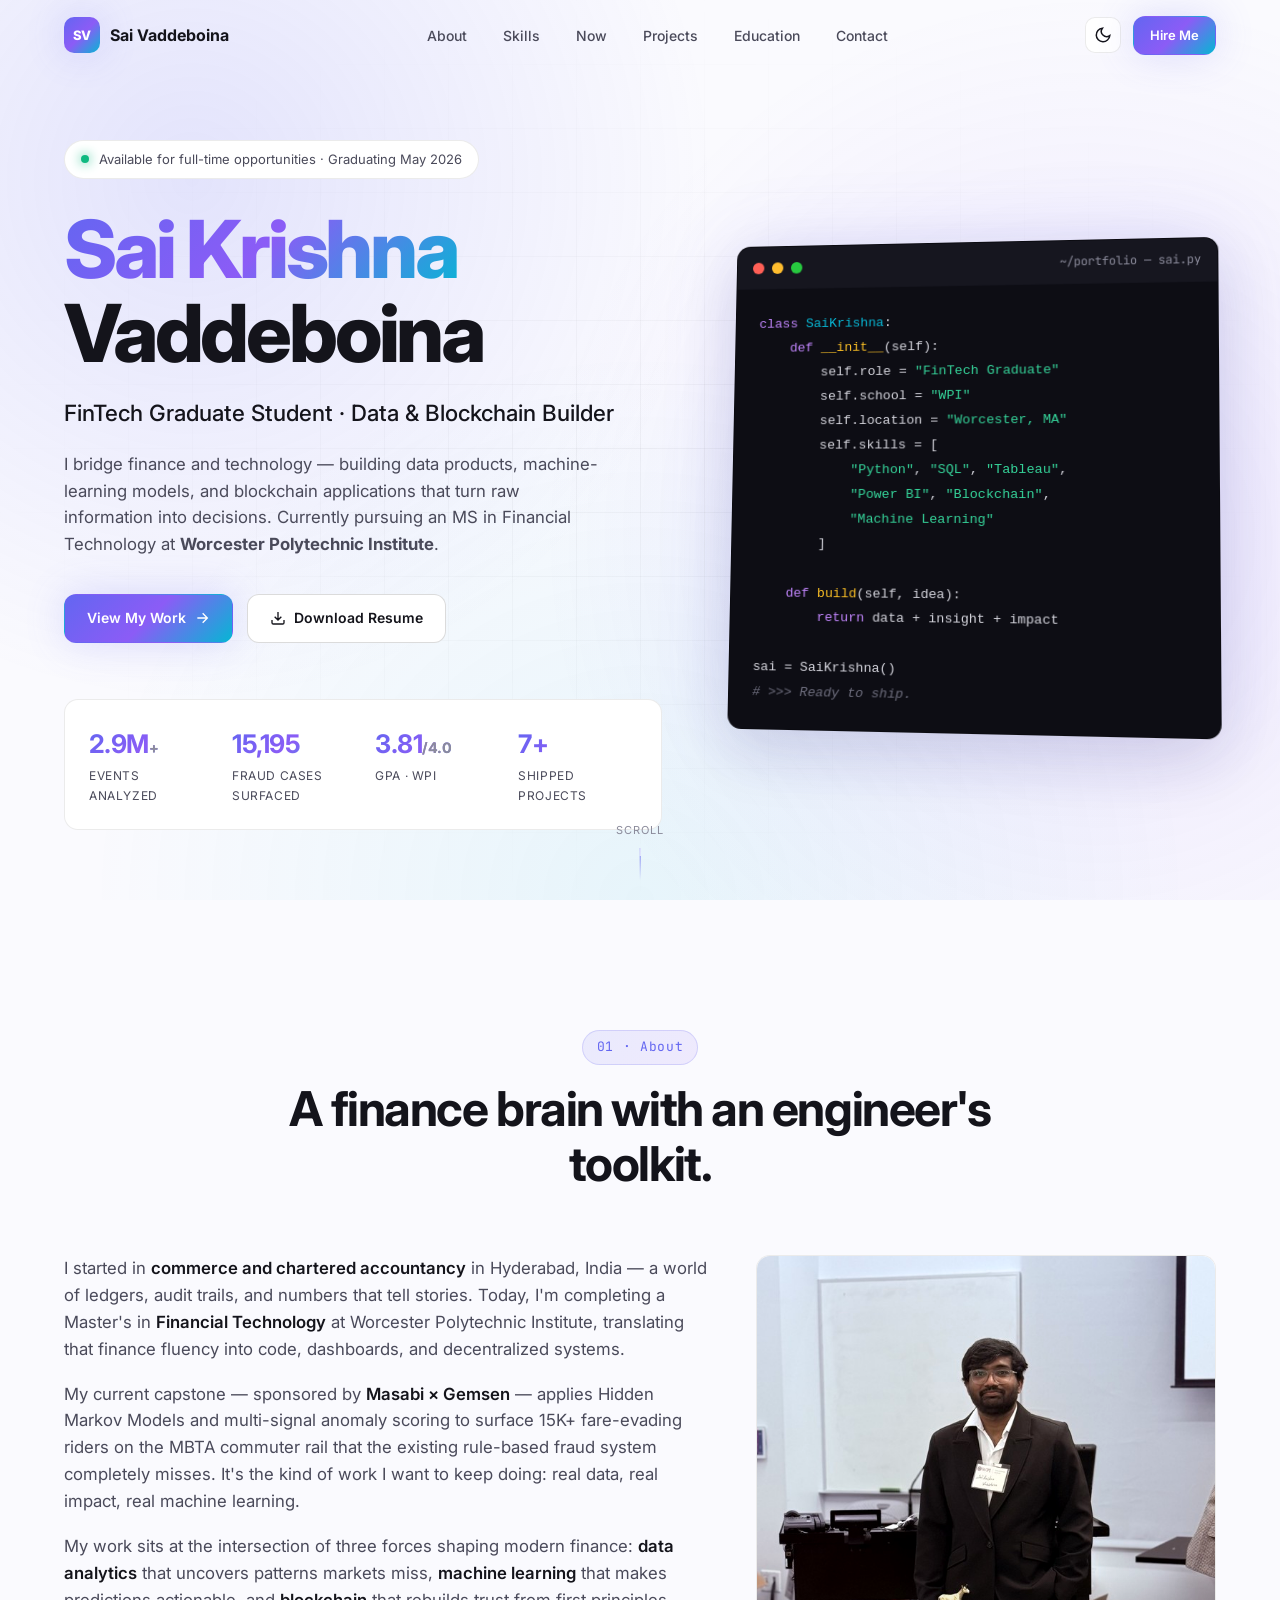
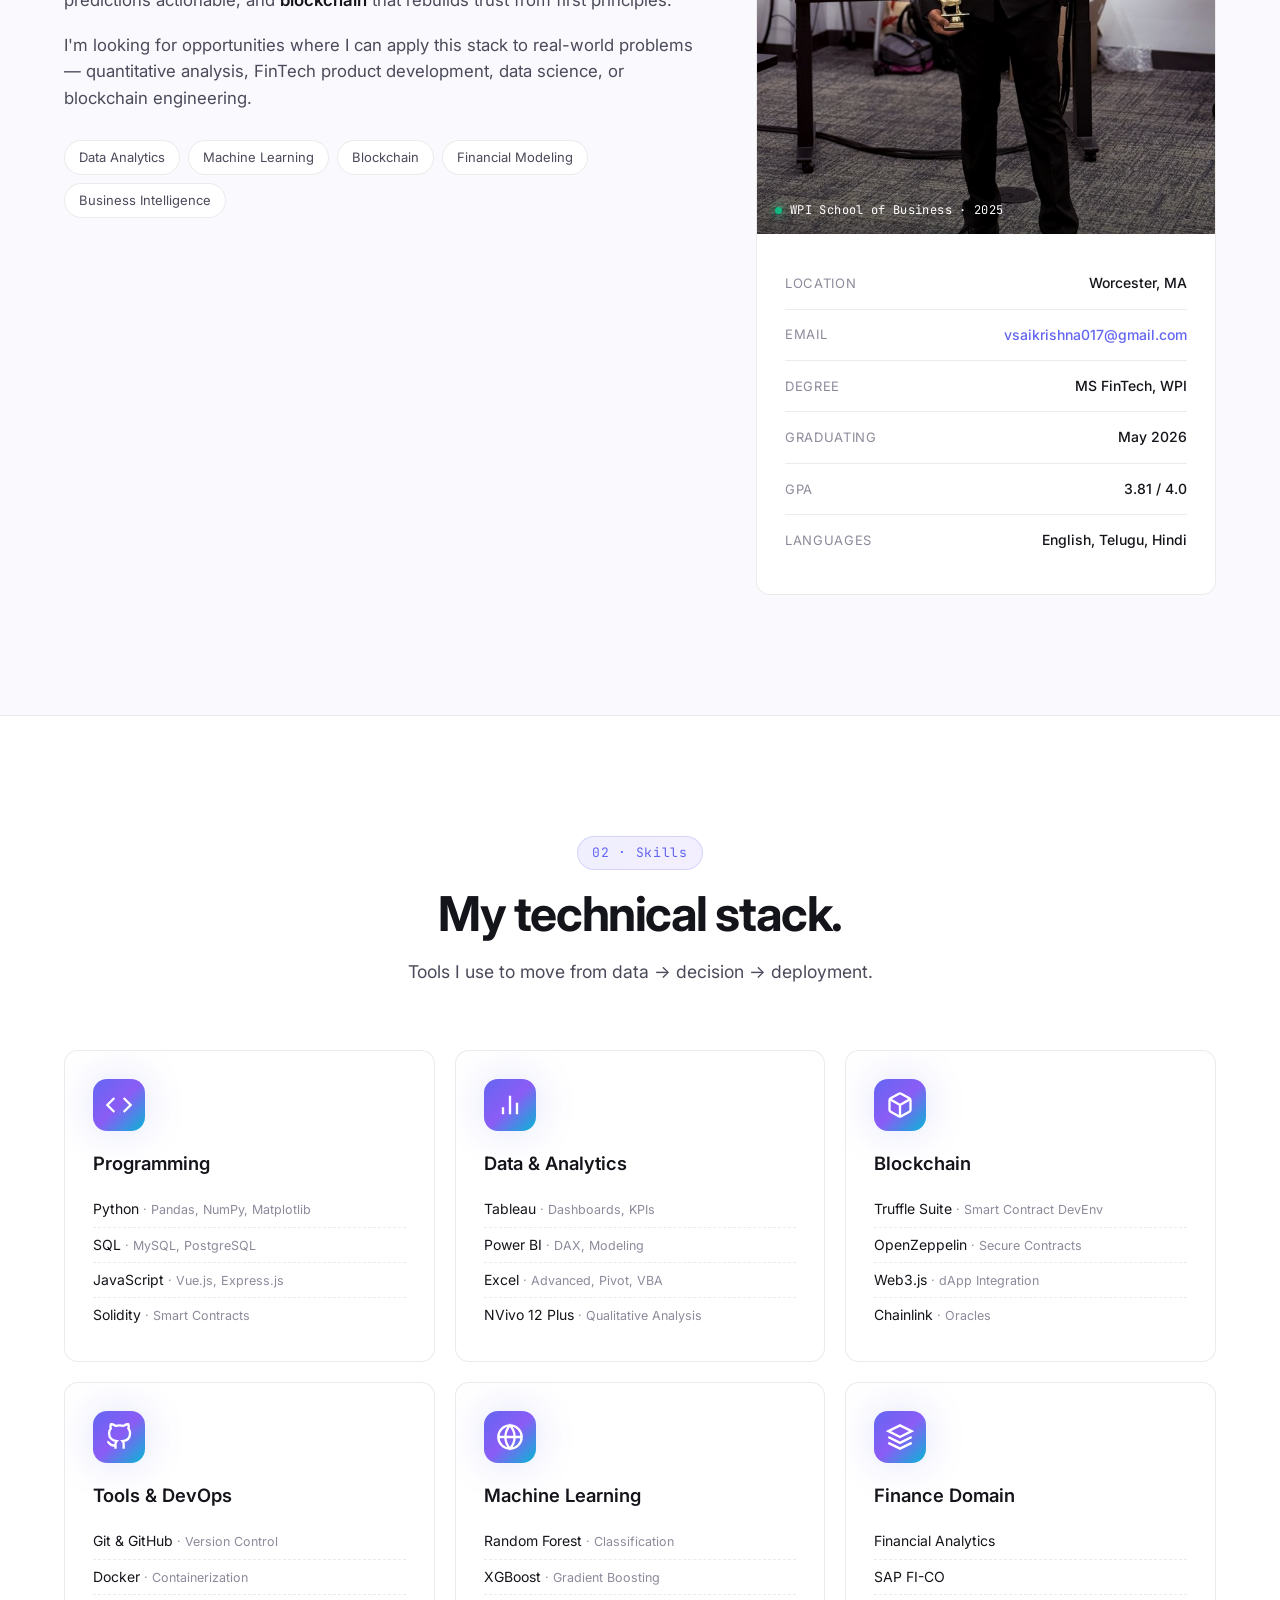
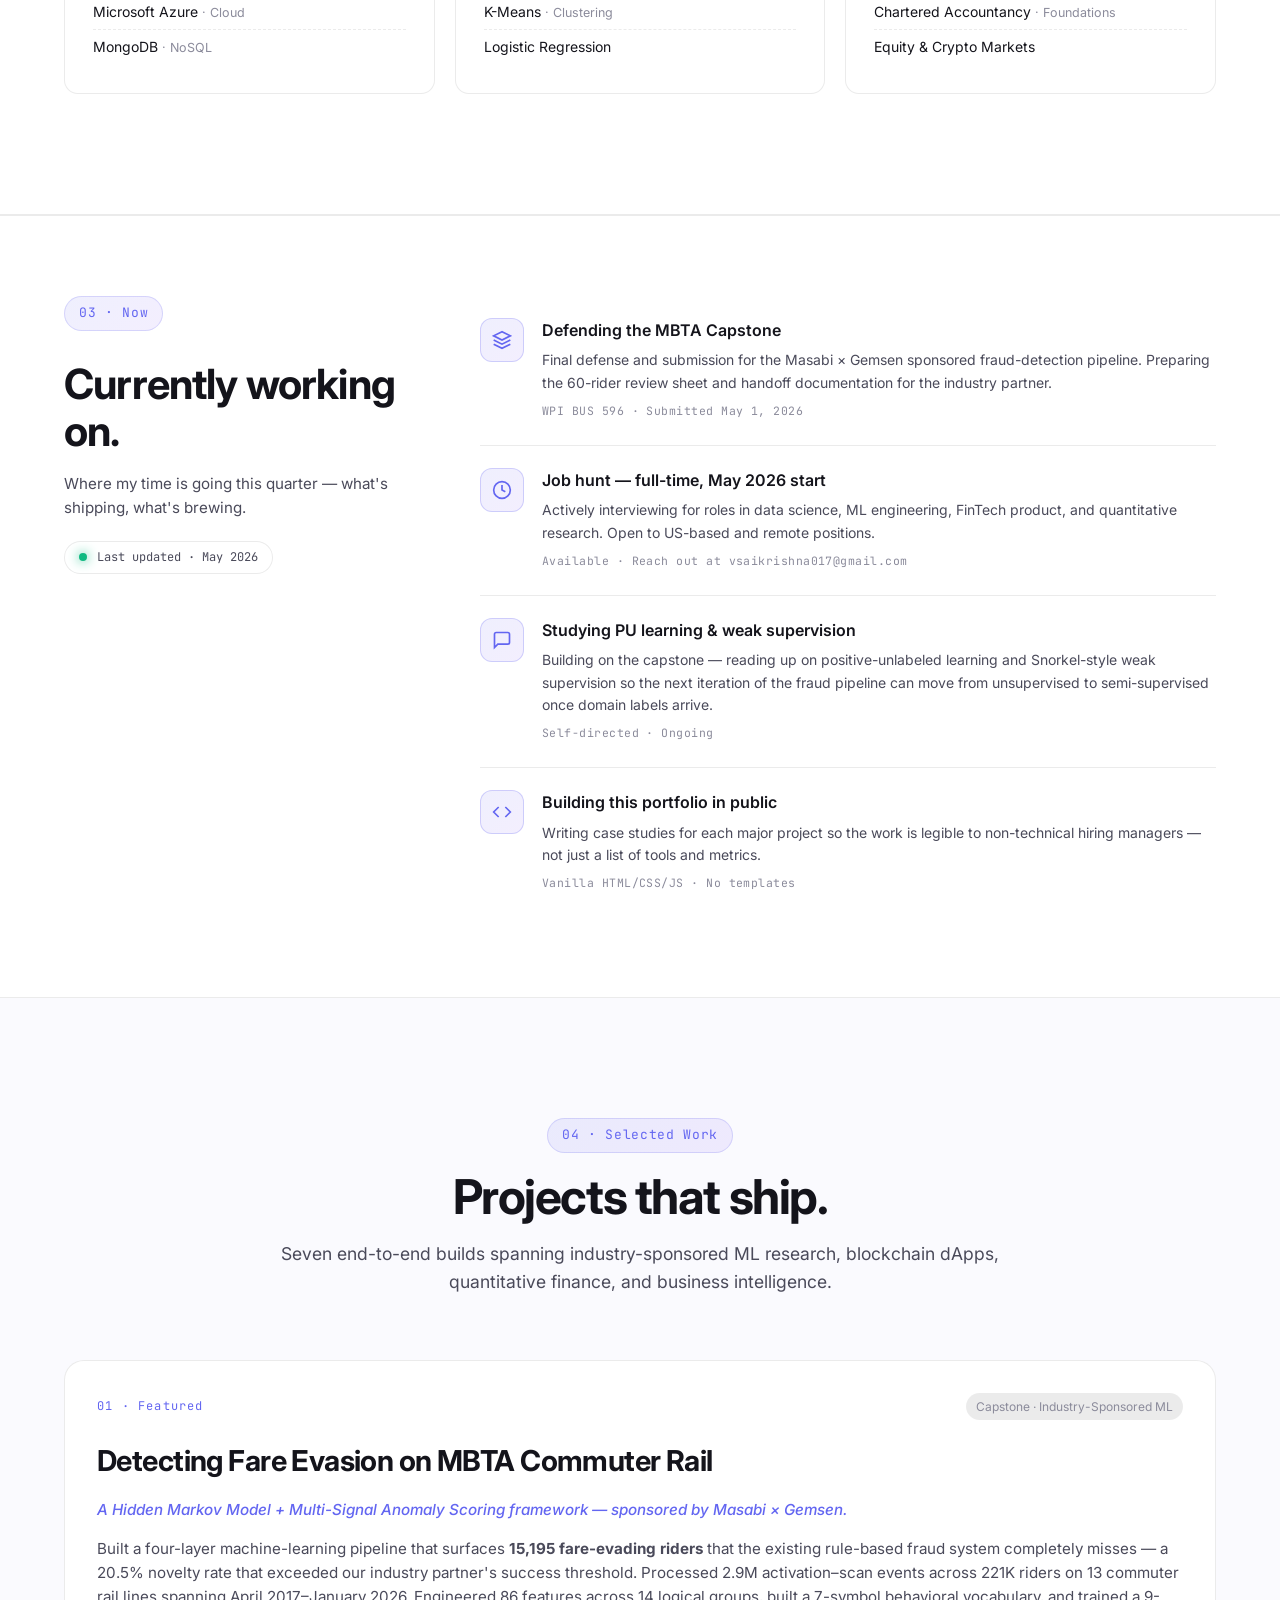
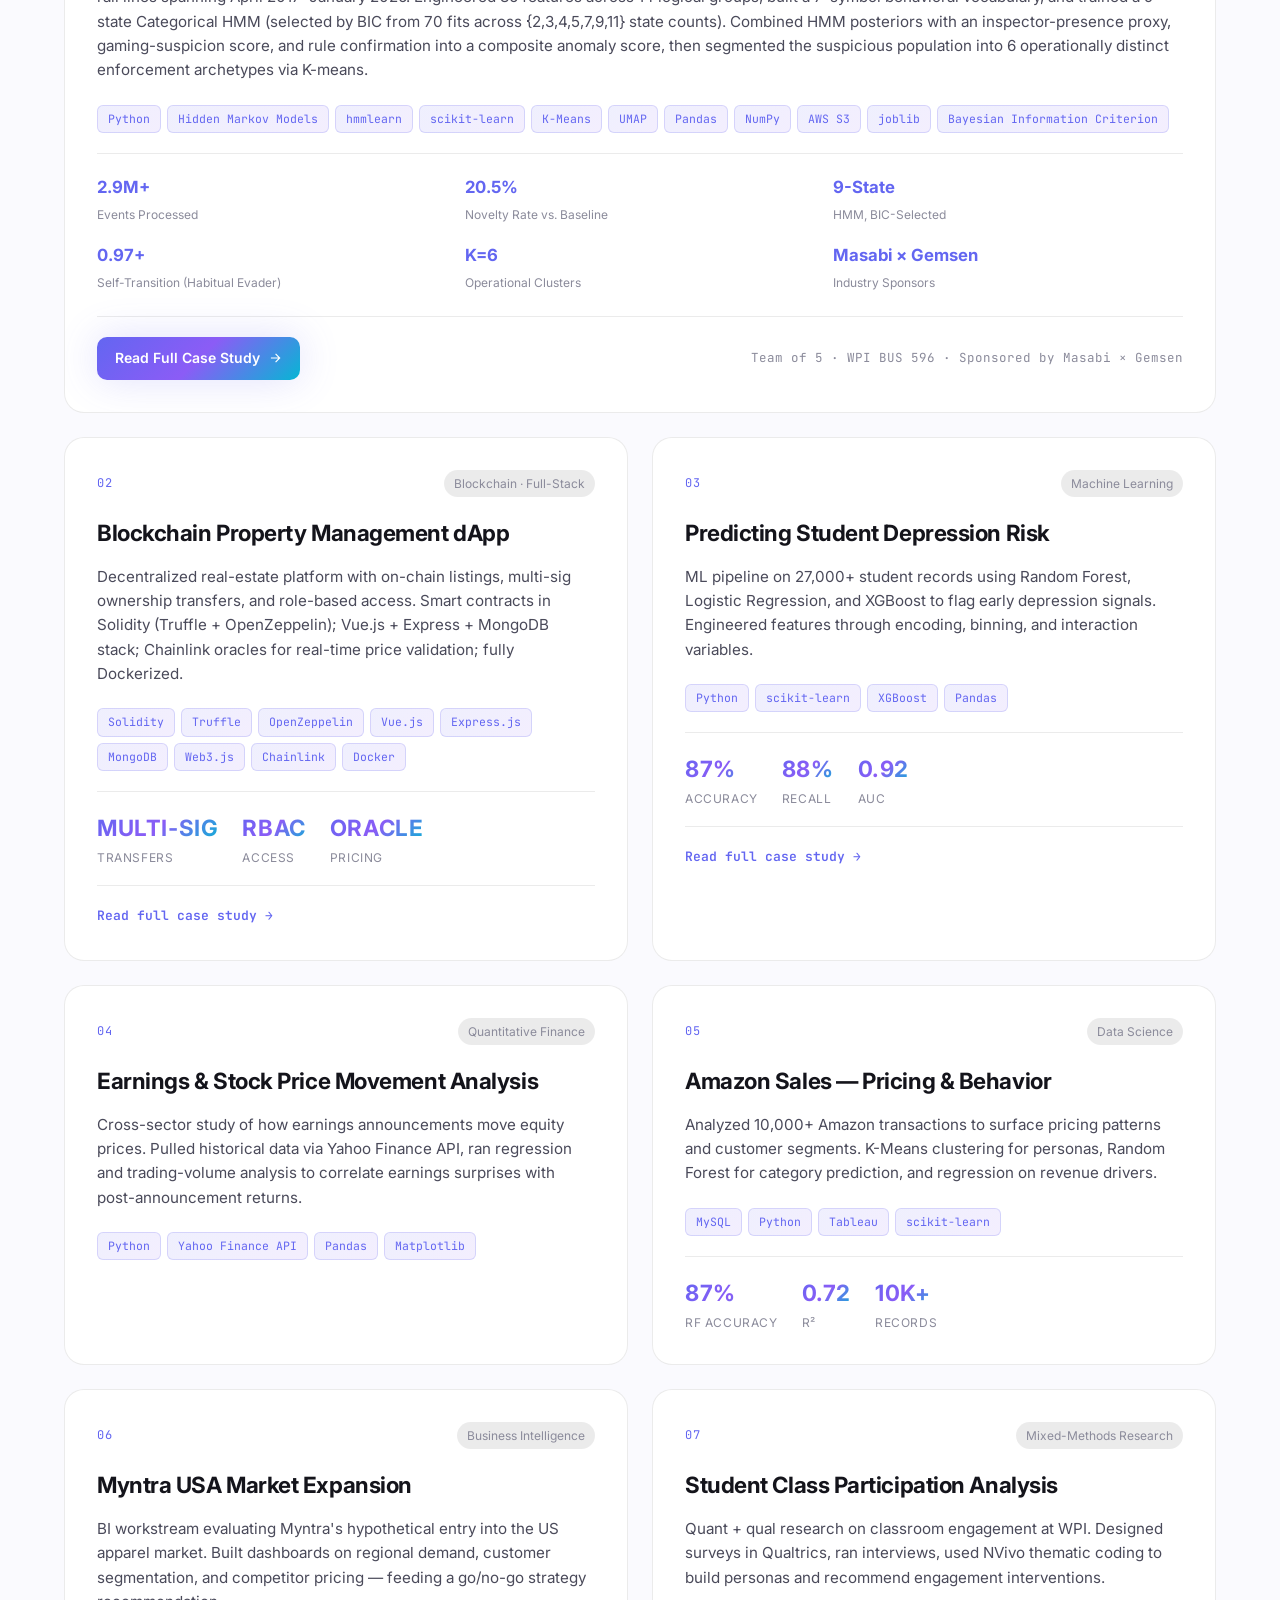
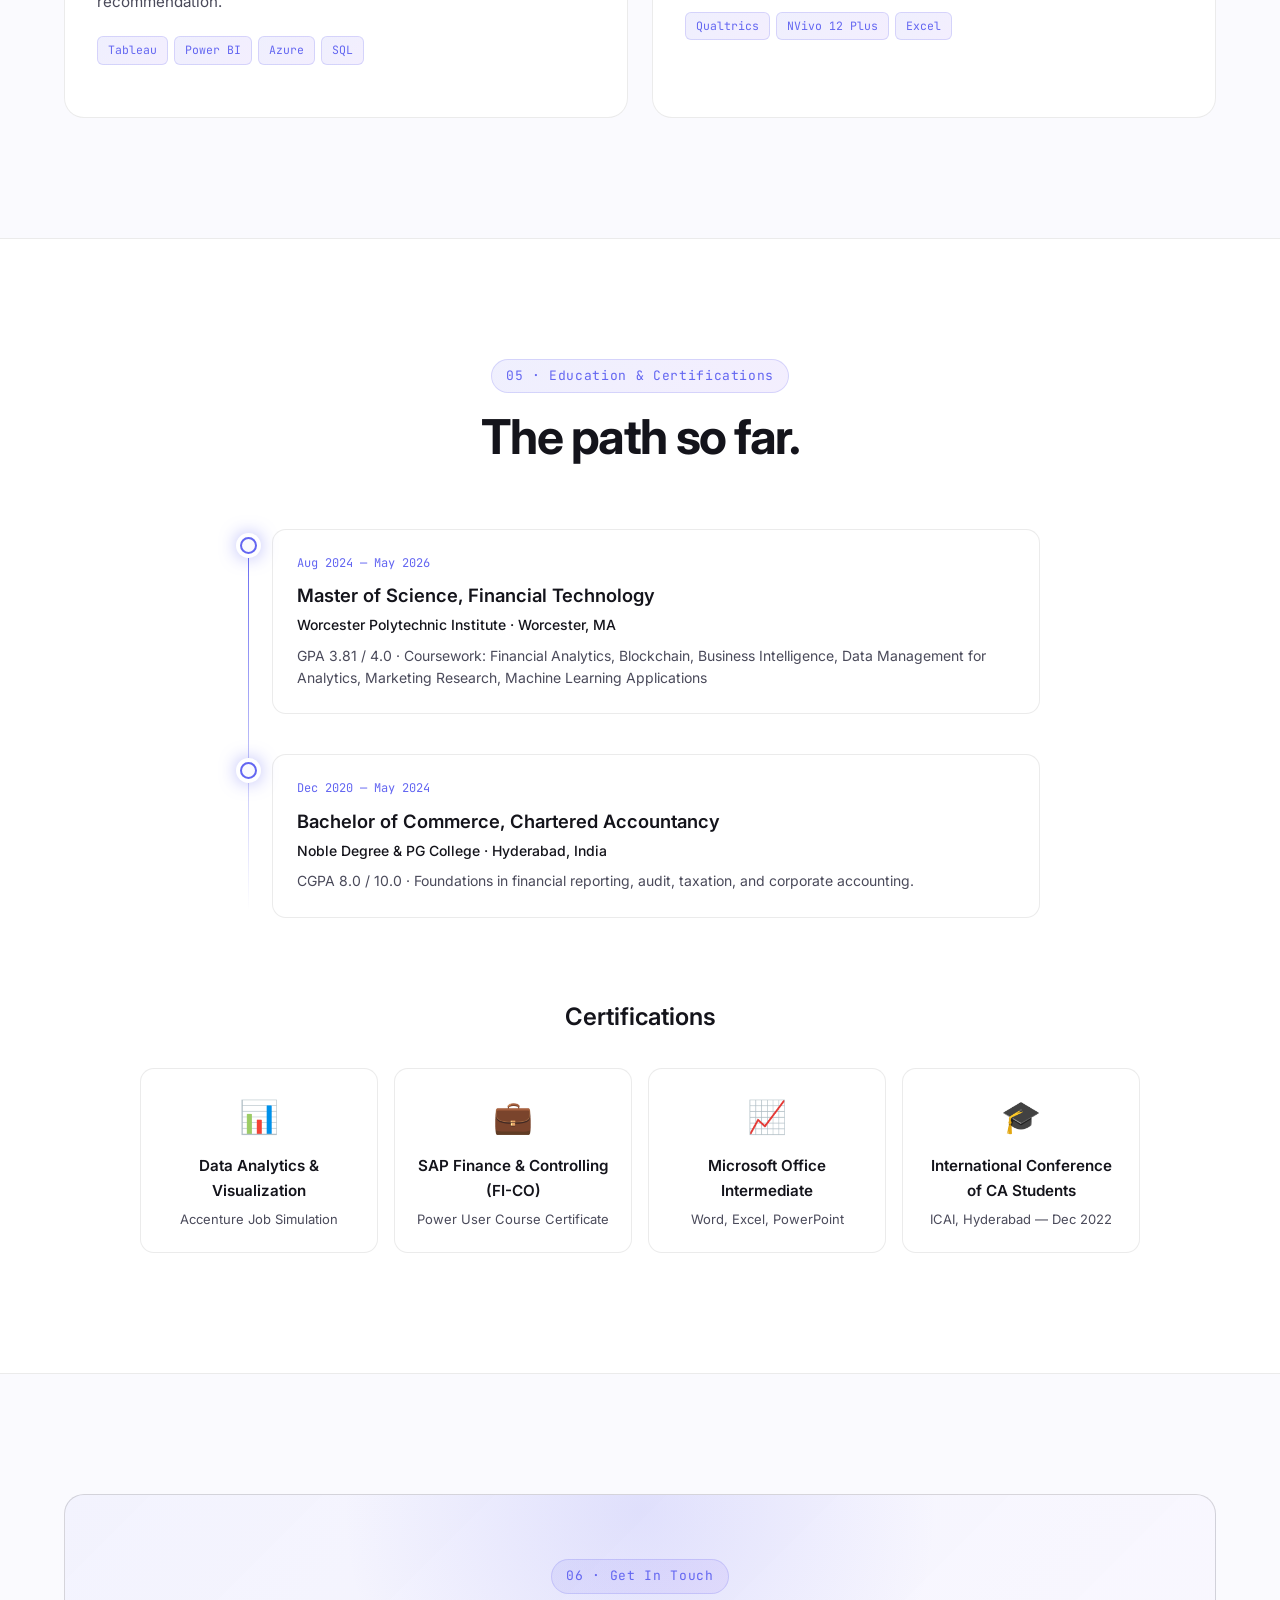
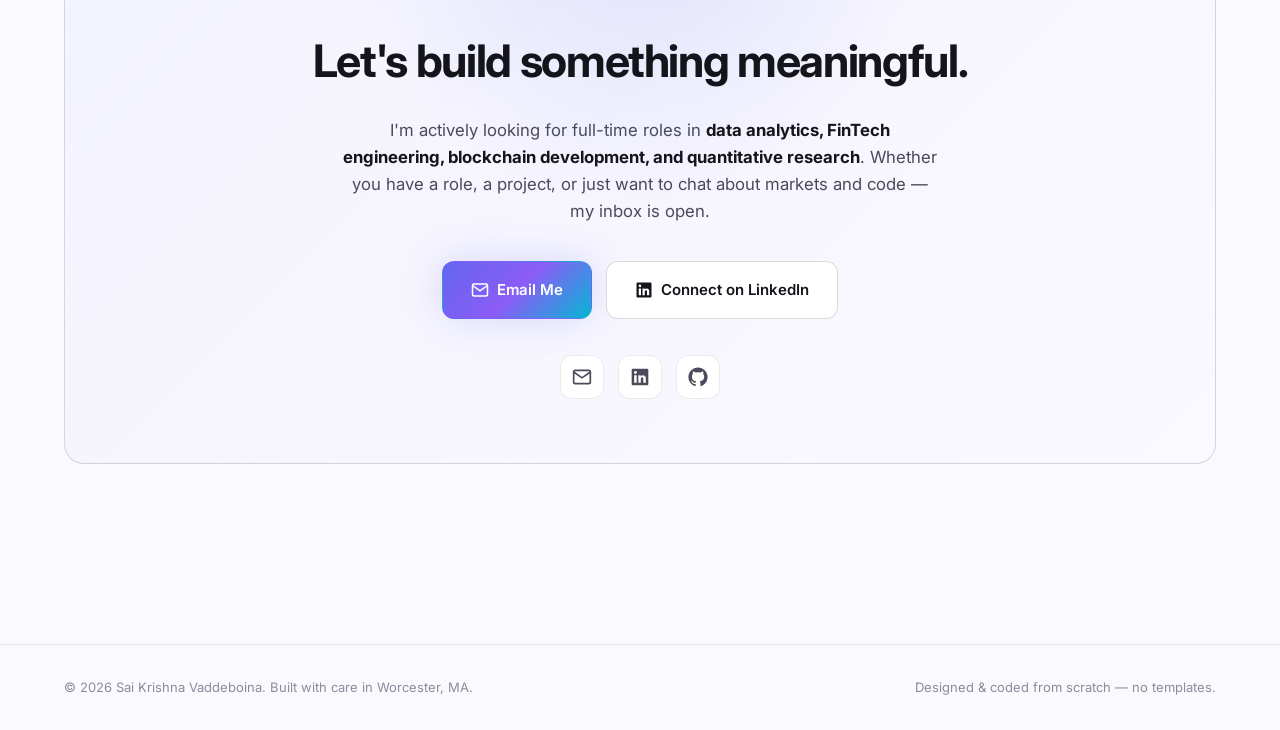
==== index.html @ 89dde540 "Update GPA to 3.81/4.0 from final grades" ====
<!DOCTYPE html>
<html lang="en">
<head>
  <meta charset="UTF-8" />
  <meta name="viewport" content="width=device-width, initial-scale=1.0" />
  <meta name="description" content="Sai Krishna Vaddeboina — FinTech graduate student at WPI. Portfolio of work in financial analytics, machine learning, blockchain, and business intelligence." />
  <meta name="author" content="Sai Krishna Vaddeboina" />
  <meta property="og:title" content="Sai Krishna Vaddeboina — FinTech Portfolio" />
  <meta property="og:description" content="Financial analytics, ML, and blockchain projects from a WPI MS FinTech graduate." />
  <meta property="og:type" content="website" />
  <title>Sai Krishna Vaddeboina — FinTech Portfolio</title>
  <link rel="preconnect" href="https://fonts.googleapis.com" />
  <link rel="preconnect" href="https://fonts.gstatic.com" crossorigin />
  <link href="https://fonts.googleapis.com/css2?family=Inter:wght@300;400;500;600;700;800&family=JetBrains+Mono:wght@400;500&display=swap" rel="stylesheet" />
  <link rel="stylesheet" href="styles.css" />
  <link rel="icon" type="image/svg+xml" href="data:image/svg+xml,%3Csvg xmlns='http://www.w3.org/2000/svg' viewBox='0 0 100 100'%3E%3Crect width='100' height='100' rx='20' fill='%236366f1'/%3E%3Ctext x='50' y='68' font-family='Inter,sans-serif' font-size='52' font-weight='700' text-anchor='middle' fill='white'%3ESV%3C/text%3E%3C/svg%3E" />
</head>
<body>
  <!-- Animated background -->
  <div class="bg-gradient"></div>
  <div class="bg-grid"></div>

  <!-- Navigation -->
  <nav class="nav" id="nav">
    <div class="nav-inner">
      <a href="#home" class="nav-logo">
        <span class="logo-mark">SV</span>
        <span class="logo-text">Sai Vaddeboina</span>
      </a>
      <ul class="nav-links">
        <li><a href="#about">About</a></li>
        <li><a href="#skills">Skills</a></li>
        <li><a href="#now">Now</a></li>
        <li><a href="#projects">Projects</a></li>
        <li><a href="#education">Education</a></li>
        <li><a href="#contact">Contact</a></li>
      </ul>
      <div class="nav-actions">
        <button class="theme-toggle" id="themeToggle" aria-label="Toggle theme">
          <svg class="icon-sun" width="18" height="18" viewBox="0 0 24 24" fill="none" stroke="currentColor" stroke-width="2"><circle cx="12" cy="12" r="5"/><path d="M12 1v2M12 21v2M4.2 4.2l1.4 1.4M18.4 18.4l1.4 1.4M1 12h2M21 12h2M4.2 19.8l1.4-1.4M18.4 5.6l1.4-1.4"/></svg>
          <svg class="icon-moon" width="18" height="18" viewBox="0 0 24 24" fill="none" stroke="currentColor" stroke-width="2"><path d="M21 12.79A9 9 0 1 1 11.21 3 7 7 0 0 0 21 12.79z"/></svg>
        </button>
        <a href="#contact" class="btn btn-primary btn-sm">Hire Me</a>
        <button class="nav-toggle" id="navToggle" aria-label="Toggle menu">
          <span></span><span></span><span></span>
        </button>
      </div>
    </div>
  </nav>

  <!-- Hero -->
  <section class="hero" id="home">
    <div class="container">
      <div class="hero-grid">
        <div class="hero-content">
          <div class="hero-badge fade-in">
            <span class="status-dot"></span>
            <span>Available for full-time opportunities · Graduating May 2026</span>
          </div>
          <h1 class="hero-title fade-in">
            <span class="gradient-text">Sai Krishna</span><br />
            <span>Vaddeboina</span>
          </h1>
          <p class="hero-subtitle fade-in">
            FinTech Graduate Student · Data &amp; Blockchain Builder
          </p>
          <p class="hero-description fade-in">
            I bridge finance and technology — building data products, machine-learning models,
            and blockchain applications that turn raw information into decisions. Currently pursuing
            an MS in Financial Technology at <strong>Worcester Polytechnic Institute</strong>.
          </p>
          <div class="hero-actions fade-in">
            <a href="#projects" class="btn btn-primary">
              View My Work
              <svg width="16" height="16" viewBox="0 0 24 24" fill="none" stroke="currentColor" stroke-width="2"><path d="M5 12h14M13 5l7 7-7 7"/></svg>
            </a>
            <a href="Sai_Krishna_Vaddeboina_Resume.pdf" class="btn btn-ghost" download>
              <svg width="16" height="16" viewBox="0 0 24 24" fill="none" stroke="currentColor" stroke-width="2"><path d="M21 15v4a2 2 0 0 1-2 2H5a2 2 0 0 1-2-2v-4M7 10l5 5 5-5M12 15V3"/></svg>
              Download Resume
            </a>
          </div>
          <div class="hero-stats fade-in">
            <div class="stat">
              <div class="stat-num">2.9M<span>+</span></div>
              <div class="stat-label">Events Analyzed</div>
            </div>
            <div class="stat">
              <div class="stat-num">15,195</div>
              <div class="stat-label">Fraud Cases Surfaced</div>
            </div>
            <div class="stat">
              <div class="stat-num">3.81<span>/4.0</span></div>
              <div class="stat-label">GPA · WPI</div>
            </div>
            <div class="stat">
              <div class="stat-num">7+</div>
              <div class="stat-label">Shipped Projects</div>
            </div>
          </div>
        </div>

        <div class="hero-visual fade-in">
          <div class="terminal">
            <div class="terminal-header">
              <span class="dot red"></span>
              <span class="dot yellow"></span>
              <span class="dot green"></span>
              <span class="terminal-title">~/portfolio — sai.py</span>
            </div>
            <pre class="terminal-body"><code><span class="c-key">class</span> <span class="c-cls">SaiKrishna</span>:
    <span class="c-key">def</span> <span class="c-fn">__init__</span>(self):
        self.role = <span class="c-str">"FinTech Graduate"</span>
        self.school = <span class="c-str">"WPI"</span>
        self.location = <span class="c-str">"Worcester, MA"</span>
        self.skills = [
            <span class="c-str">"Python"</span>, <span class="c-str">"SQL"</span>, <span class="c-str">"Tableau"</span>,
            <span class="c-str">"Power BI"</span>, <span class="c-str">"Blockchain"</span>,
            <span class="c-str">"Machine Learning"</span>
        ]

    <span class="c-key">def</span> <span class="c-fn">build</span>(self, idea):
        <span class="c-key">return</span> data + insight + impact

sai = SaiKrishna()
<span class="c-cmt"># &gt;&gt;&gt; Ready to ship.</span></code></pre>
          </div>
        </div>
      </div>
    </div>
    <a href="#about" class="scroll-indicator">
      <span>Scroll</span>
      <div class="scroll-line"></div>
    </a>
  </section>

  <!-- About -->
  <section class="section" id="about">
    <div class="container">
      <div class="section-header reveal">
        <span class="section-tag">01 · About</span>
        <h2 class="section-title">A finance brain with an engineer's toolkit.</h2>
      </div>
      <div class="about-grid">
        <div class="about-text reveal">
          <p>
            I started in <strong>commerce and chartered accountancy</strong> in Hyderabad, India —
            a world of ledgers, audit trails, and numbers that tell stories. Today, I'm completing
            a Master's in <strong>Financial Technology</strong> at Worcester Polytechnic Institute,
            translating that finance fluency into code, dashboards, and decentralized systems.
          </p>
          <p>
            My current capstone — sponsored by <strong>Masabi × Gemsen</strong> — applies Hidden Markov
            Models and multi-signal anomaly scoring to surface 15K+ fare-evading riders on the MBTA
            commuter rail that the existing rule-based fraud system completely misses. It's the kind
            of work I want to keep doing: real data, real impact, real machine learning.
          </p>
          <p>
            My work sits at the intersection of three forces shaping modern finance:
            <strong>data analytics</strong> that uncovers patterns markets miss,
            <strong>machine learning</strong> that makes predictions actionable, and
            <strong>blockchain</strong> that rebuilds trust from first principles.
          </p>
          <p>
            I'm looking for opportunities where I can apply this stack to real-world problems —
            quantitative analysis, FinTech product development, data science, or blockchain engineering.
          </p>
          <div class="about-tags">
            <span class="tag">Data Analytics</span>
            <span class="tag">Machine Learning</span>
            <span class="tag">Blockchain</span>
            <span class="tag">Financial Modeling</span>
            <span class="tag">Business Intelligence</span>
          </div>
        </div>
        <div class="about-card reveal">
          <div class="about-photo">
            <img src="profile-portrait.jpg" alt="Sai Krishna Vaddeboina" loading="lazy" />
            <div class="about-photo-caption">
              <span class="caption-dot"></span>
              <span>WPI School of Business · 2025</span>
            </div>
          </div>
          <div class="info-row">
            <span class="info-label">Location</span>
            <span class="info-value">Worcester, MA</span>
          </div>
          <div class="info-row">
            <span class="info-label">Email</span>
            <a href="mailto:vsaikrishna017@gmail.com" class="info-value link">vsaikrishna017@gmail.com</a>
          </div>
          <div class="info-row">
            <span class="info-label">Degree</span>
            <span class="info-value">MS FinTech, WPI</span>
          </div>
          <div class="info-row">
            <span class="info-label">Graduating</span>
            <span class="info-value">May 2026</span>
          </div>
          <div class="info-row">
            <span class="info-label">GPA</span>
            <span class="info-value">3.81 / 4.0</span>
          </div>
          <div class="info-row">
            <span class="info-label">Languages</span>
            <span class="info-value">English, Telugu, Hindi</span>
          </div>
        </div>
      </div>
    </div>
  </section>

  <!-- Skills -->
  <section class="section section-alt" id="skills">
    <div class="container">
      <div class="section-header reveal">
        <span class="section-tag">02 · Skills</span>
        <h2 class="section-title">My technical stack.</h2>
        <p class="section-sub">Tools I use to move from data → decision → deployment.</p>
      </div>

      <div class="skills-grid">
        <div class="skill-card reveal">
          <div class="skill-icon">
            <svg width="28" height="28" viewBox="0 0 24 24" fill="none" stroke="currentColor" stroke-width="2"><polyline points="16 18 22 12 16 6"/><polyline points="8 6 2 12 8 18"/></svg>
          </div>
          <h3>Programming</h3>
          <ul class="skill-list">
            <li>Python <span>· Pandas, NumPy, Matplotlib</span></li>
            <li>SQL <span>· MySQL, PostgreSQL</span></li>
            <li>JavaScript <span>· Vue.js, Express.js</span></li>
            <li>Solidity <span>· Smart Contracts</span></li>
          </ul>
        </div>

        <div class="skill-card reveal">
          <div class="skill-icon">
            <svg width="28" height="28" viewBox="0 0 24 24" fill="none" stroke="currentColor" stroke-width="2"><line x1="18" y1="20" x2="18" y2="10"/><line x1="12" y1="20" x2="12" y2="4"/><line x1="6" y1="20" x2="6" y2="14"/></svg>
          </div>
          <h3>Data &amp; Analytics</h3>
          <ul class="skill-list">
            <li>Tableau <span>· Dashboards, KPIs</span></li>
            <li>Power BI <span>· DAX, Modeling</span></li>
            <li>Excel <span>· Advanced, Pivot, VBA</span></li>
            <li>NVivo 12 Plus <span>· Qualitative Analysis</span></li>
          </ul>
        </div>

        <div class="skill-card reveal">
          <div class="skill-icon">
            <svg width="28" height="28" viewBox="0 0 24 24" fill="none" stroke="currentColor" stroke-width="2"><path d="M21 16V8a2 2 0 0 0-1-1.73l-7-4a2 2 0 0 0-2 0l-7 4A2 2 0 0 0 3 8v8a2 2 0 0 0 1 1.73l7 4a2 2 0 0 0 2 0l7-4A2 2 0 0 0 21 16z"/><polyline points="3.27 6.96 12 12.01 20.73 6.96"/><line x1="12" y1="22.08" x2="12" y2="12"/></svg>
          </div>
          <h3>Blockchain</h3>
          <ul class="skill-list">
            <li>Truffle Suite <span>· Smart Contract DevEnv</span></li>
            <li>OpenZeppelin <span>· Secure Contracts</span></li>
            <li>Web3.js <span>· dApp Integration</span></li>
            <li>Chainlink <span>· Oracles</span></li>
          </ul>
        </div>

        <div class="skill-card reveal">
          <div class="skill-icon">
            <svg width="28" height="28" viewBox="0 0 24 24" fill="none" stroke="currentColor" stroke-width="2"><path d="M9 19c-5 1.5-5-2.5-7-3m14 6v-3.87a3.37 3.37 0 0 0-.94-2.61c3.14-.35 6.44-1.54 6.44-7A5.44 5.44 0 0 0 20 4.77 5.07 5.07 0 0 0 19.91 1S18.73.65 16 2.48a13.38 13.38 0 0 0-7 0C6.27.65 5.09 1 5.09 1A5.07 5.07 0 0 0 5 4.77a5.44 5.44 0 0 0-1.5 3.78c0 5.42 3.3 6.61 6.44 7A3.37 3.37 0 0 0 9 18.13V22"/></svg>
          </div>
          <h3>Tools &amp; DevOps</h3>
          <ul class="skill-list">
            <li>Git &amp; GitHub <span>· Version Control</span></li>
            <li>Docker <span>· Containerization</span></li>
            <li>Microsoft Azure <span>· Cloud</span></li>
            <li>MongoDB <span>· NoSQL</span></li>
          </ul>
        </div>

        <div class="skill-card reveal">
          <div class="skill-icon">
            <svg width="28" height="28" viewBox="0 0 24 24" fill="none" stroke="currentColor" stroke-width="2"><circle cx="12" cy="12" r="10"/><path d="M2 12h20M12 2a15.3 15.3 0 0 1 4 10 15.3 15.3 0 0 1-4 10 15.3 15.3 0 0 1-4-10 15.3 15.3 0 0 1 4-10z"/></svg>
          </div>
          <h3>Machine Learning</h3>
          <ul class="skill-list">
            <li>Random Forest <span>· Classification</span></li>
            <li>XGBoost <span>· Gradient Boosting</span></li>
            <li>K-Means <span>· Clustering</span></li>
            <li>Logistic Regression</li>
          </ul>
        </div>

        <div class="skill-card reveal">
          <div class="skill-icon">
            <svg width="28" height="28" viewBox="0 0 24 24" fill="none" stroke="currentColor" stroke-width="2"><path d="M12 2L2 7l10 5 10-5-10-5z"/><path d="M2 17l10 5 10-5"/><path d="M2 12l10 5 10-5"/></svg>
          </div>
          <h3>Finance Domain</h3>
          <ul class="skill-list">
            <li>Financial Analytics</li>
            <li>SAP FI-CO</li>
            <li>Chartered Accountancy <span>· Foundations</span></li>
            <li>Equity &amp; Crypto Markets</li>
          </ul>
        </div>
      </div>
    </div>
  </section>

  <!-- Currently Working On -->
  <section class="now-section" id="now">
    <div class="container">
      <div class="now-grid">
        <div class="now-heading reveal">
          <span class="section-tag">03 · Now</span>
          <h2>Currently working on.</h2>
          <p>Where my time is going this quarter — what's shipping, what's brewing.</p>
          <span class="now-pulse">
            <span class="status-dot"></span>
            Last updated · May 2026
          </span>
        </div>
        <ul class="now-list reveal">
          <li class="now-item">
            <div class="now-icon">
              <svg width="20" height="20" viewBox="0 0 24 24" fill="none" stroke="currentColor" stroke-width="2"><path d="M12 2L2 7l10 5 10-5-10-5z"/><path d="M2 17l10 5 10-5M2 12l10 5 10-5"/></svg>
            </div>
            <div class="now-text">
              <h4>Defending the MBTA Capstone</h4>
              <p>Final defense and submission for the Masabi × Gemsen sponsored fraud-detection pipeline. Preparing the 60-rider review sheet and handoff documentation for the industry partner.</p>
              <span class="now-meta">WPI BUS 596 · Submitted May 1, 2026</span>
            </div>
          </li>
          <li class="now-item">
            <div class="now-icon">
              <svg width="20" height="20" viewBox="0 0 24 24" fill="none" stroke="currentColor" stroke-width="2"><circle cx="12" cy="12" r="10"/><path d="M12 6v6l4 2"/></svg>
            </div>
            <div class="now-text">
              <h4>Job hunt — full-time, May 2026 start</h4>
              <p>Actively interviewing for roles in data science, ML engineering, FinTech product, and quantitative research. Open to US-based and remote positions.</p>
              <span class="now-meta">Available · Reach out at vsaikrishna017@gmail.com</span>
            </div>
          </li>
          <li class="now-item">
            <div class="now-icon">
              <svg width="20" height="20" viewBox="0 0 24 24" fill="none" stroke="currentColor" stroke-width="2"><path d="M21 15a2 2 0 0 1-2 2H7l-4 4V5a2 2 0 0 1 2-2h14a2 2 0 0 1 2 2z"/></svg>
            </div>
            <div class="now-text">
              <h4>Studying PU learning &amp; weak supervision</h4>
              <p>Building on the capstone — reading up on positive-unlabeled learning and Snorkel-style weak supervision so the next iteration of the fraud pipeline can move from unsupervised to semi-supervised once domain labels arrive.</p>
              <span class="now-meta">Self-directed · Ongoing</span>
            </div>
          </li>
          <li class="now-item">
            <div class="now-icon">
              <svg width="20" height="20" viewBox="0 0 24 24" fill="none" stroke="currentColor" stroke-width="2"><polyline points="16 18 22 12 16 6"/><polyline points="8 6 2 12 8 18"/></svg>
            </div>
            <div class="now-text">
              <h4>Building this portfolio in public</h4>
              <p>Writing case studies for each major project so the work is legible to non-technical hiring managers — not just a list of tools and metrics.</p>
              <span class="now-meta">Vanilla HTML/CSS/JS · No templates</span>
            </div>
          </li>
        </ul>
      </div>
    </div>
  </section>

  <!-- Projects -->
  <section class="section" id="projects">
    <div class="container">
      <div class="section-header reveal">
        <span class="section-tag">04 · Selected Work</span>
        <h2 class="section-title">Projects that ship.</h2>
        <p class="section-sub">Seven end-to-end builds spanning industry-sponsored ML research, blockchain dApps, quantitative finance, and business intelligence.</p>
      </div>

      <div class="projects-grid">
        <!-- Project 1: Featured — MBTA Capstone -->
        <article class="project-card featured reveal">
          <div class="project-meta">
            <span class="project-num">01 · Featured</span>
            <span class="project-type">Capstone · Industry-Sponsored ML</span>
          </div>
          <h3 class="project-title">Detecting Fare Evasion on MBTA Commuter Rail</h3>
          <p class="project-tagline">A Hidden Markov Model + Multi-Signal Anomaly Scoring framework — sponsored by Masabi × Gemsen.</p>
          <p class="project-description">
            Built a four-layer machine-learning pipeline that surfaces <strong>15,195 fare-evading riders</strong>
            that the existing rule-based fraud system completely misses — a 20.5% novelty rate that exceeded
            our industry partner's success threshold. Processed 2.9M activation–scan events across 221K riders
            on 13 commuter rail lines spanning April 2017–January 2026. Engineered 86 features across 14 logical
            groups, built a 7-symbol behavioral vocabulary, and trained a 9-state Categorical HMM (selected by BIC
            from 70 fits across {2,3,4,5,7,9,11} state counts). Combined HMM posteriors with an inspector-presence
            proxy, gaming-suspicion score, and rule confirmation into a composite anomaly score, then segmented
            the suspicious population into 6 operationally distinct enforcement archetypes via K-means.
          </p>
          <div class="project-stack">
            <span>Python</span><span>Hidden Markov Models</span><span>hmmlearn</span>
            <span>scikit-learn</span><span>K-Means</span><span>UMAP</span>
            <span>Pandas</span><span>NumPy</span><span>AWS S3</span>
            <span>joblib</span><span>Bayesian Information Criterion</span>
          </div>
          <div class="project-highlights">
            <div class="highlight">
              <strong>2.9M+</strong>
              <span>Events Processed</span>
            </div>
            <div class="highlight">
              <strong>20.5%</strong>
              <span>Novelty Rate vs. Baseline</span>
            </div>
            <div class="highlight">
              <strong>9-State</strong>
              <span>HMM, BIC-Selected</span>
            </div>
            <div class="highlight">
              <strong>0.97+</strong>
              <span>Self-Transition (Habitual Evader)</span>
            </div>
            <div class="highlight">
              <strong>K=6</strong>
              <span>Operational Clusters</span>
            </div>
            <div class="highlight">
              <strong>Masabi × Gemsen</strong>
              <span>Industry Sponsors</span>
            </div>
          </div>
          <div class="project-links">
            <a href="mbta-fraud-detection.html" class="project-link-btn">
              Read Full Case Study
              <svg width="14" height="14" viewBox="0 0 24 24" fill="none" stroke="currentColor" stroke-width="2"><path d="M5 12h14M13 5l7 7-7 7"/></svg>
            </a>
            <span class="project-attribution">Team of 5 · WPI BUS 596 · Sponsored by Masabi × Gemsen</span>
          </div>
        </article>

        <!-- Project 2: Blockchain dApp -->
        <article class="project-card reveal">
          <div class="project-meta">
            <span class="project-num">02</span>
            <span class="project-type">Blockchain · Full-Stack</span>
          </div>
          <h3 class="project-title">Blockchain Property Management dApp</h3>
          <p class="project-description">
            Decentralized real-estate platform with on-chain listings, multi-sig ownership transfers,
            and role-based access. Smart contracts in Solidity (Truffle + OpenZeppelin); Vue.js + Express
            + MongoDB stack; Chainlink oracles for real-time price validation; fully Dockerized.
          </p>
          <div class="project-stack">
            <span>Solidity</span><span>Truffle</span><span>OpenZeppelin</span>
            <span>Vue.js</span><span>Express.js</span><span>MongoDB</span>
            <span>Web3.js</span><span>Chainlink</span><span>Docker</span>
          </div>
          <div class="project-metrics">
            <div><strong>Multi-Sig</strong> Transfers</div>
            <div><strong>RBAC</strong> Access</div>
            <div><strong>Oracle</strong> Pricing</div>
          </div>
          <div class="project-card-link">
            <a href="blockchain-property.html">Read full case study →</a>
          </div>
        </article>

        <!-- Project 3: ML -->
        <article class="project-card reveal">
          <div class="project-meta">
            <span class="project-num">03</span>
            <span class="project-type">Machine Learning</span>
          </div>
          <h3 class="project-title">Predicting Student Depression Risk</h3>
          <p class="project-description">
            ML pipeline on 27,000+ student records using Random Forest, Logistic Regression,
            and XGBoost to flag early depression signals. Engineered features through encoding,
            binning, and interaction variables.
          </p>
          <div class="project-stack">
            <span>Python</span><span>scikit-learn</span><span>XGBoost</span><span>Pandas</span>
          </div>
          <div class="project-metrics">
            <div><strong>87%</strong> Accuracy</div>
            <div><strong>88%</strong> Recall</div>
            <div><strong>0.92</strong> AUC</div>
          </div>
          <div class="project-card-link">
            <a href="depression-risk-ml.html">Read full case study →</a>
          </div>
        </article>

        <!-- Project 4: Quant Finance -->
        <article class="project-card reveal">
          <div class="project-meta">
            <span class="project-num">04</span>
            <span class="project-type">Quantitative Finance</span>
          </div>
          <h3 class="project-title">Earnings &amp; Stock Price Movement Analysis</h3>
          <p class="project-description">
            Cross-sector study of how earnings announcements move equity prices. Pulled
            historical data via Yahoo Finance API, ran regression and trading-volume analysis
            to correlate earnings surprises with post-announcement returns.
          </p>
          <div class="project-stack">
            <span>Python</span><span>Yahoo Finance API</span><span>Pandas</span><span>Matplotlib</span>
          </div>
        </article>

        <!-- Project 5: Data Science -->
        <article class="project-card reveal">
          <div class="project-meta">
            <span class="project-num">05</span>
            <span class="project-type">Data Science</span>
          </div>
          <h3 class="project-title">Amazon Sales — Pricing &amp; Behavior</h3>
          <p class="project-description">
            Analyzed 10,000+ Amazon transactions to surface pricing patterns and customer
            segments. K-Means clustering for personas, Random Forest for category prediction,
            and regression on revenue drivers.
          </p>
          <div class="project-stack">
            <span>MySQL</span><span>Python</span><span>Tableau</span><span>scikit-learn</span>
          </div>
          <div class="project-metrics">
            <div><strong>87%</strong> RF Accuracy</div>
            <div><strong>0.72</strong> R²</div>
            <div><strong>10K+</strong> Records</div>
          </div>
        </article>

        <!-- Project 6: BI -->
        <article class="project-card reveal">
          <div class="project-meta">
            <span class="project-num">06</span>
            <span class="project-type">Business Intelligence</span>
          </div>
          <h3 class="project-title">Myntra USA Market Expansion</h3>
          <p class="project-description">
            BI workstream evaluating Myntra's hypothetical entry into the US apparel market.
            Built dashboards on regional demand, customer segmentation, and competitor
            pricing — feeding a go/no-go strategy recommendation.
          </p>
          <div class="project-stack">
            <span>Tableau</span><span>Power BI</span><span>Azure</span><span>SQL</span>
          </div>
        </article>

        <!-- Project 7: Research -->
        <article class="project-card reveal">
          <div class="project-meta">
            <span class="project-num">07</span>
            <span class="project-type">Mixed-Methods Research</span>
          </div>
          <h3 class="project-title">Student Class Participation Analysis</h3>
          <p class="project-description">
            Quant + qual research on classroom engagement at WPI. Designed surveys in
            Qualtrics, ran interviews, used NVivo thematic coding to build personas
            and recommend engagement interventions.
          </p>
          <div class="project-stack">
            <span>Qualtrics</span><span>NVivo 12 Plus</span><span>Excel</span>
          </div>
        </article>
      </div>
    </div>
  </section>

  <!-- Education & Certifications -->
  <section class="section section-alt" id="education">
    <div class="container">
      <div class="section-header reveal">
        <span class="section-tag">05 · Education &amp; Certifications</span>
        <h2 class="section-title">The path so far.</h2>
      </div>

      <div class="timeline">
        <div class="timeline-item reveal">
          <div class="timeline-dot"></div>
          <div class="timeline-content">
            <div class="timeline-date">Aug 2024 — May 2026</div>
            <h3>Master of Science, Financial Technology</h3>
            <p class="timeline-org">Worcester Polytechnic Institute · Worcester, MA</p>
            <p class="timeline-detail">GPA 3.81 / 4.0 · Coursework: Financial Analytics, Blockchain, Business Intelligence, Data Management for Analytics, Marketing Research, Machine Learning Applications</p>
          </div>
        </div>

        <div class="timeline-item reveal">
          <div class="timeline-dot"></div>
          <div class="timeline-content">
            <div class="timeline-date">Dec 2020 — May 2024</div>
            <h3>Bachelor of Commerce, Chartered Accountancy</h3>
            <p class="timeline-org">Noble Degree &amp; PG College · Hyderabad, India</p>
            <p class="timeline-detail">CGPA 8.0 / 10.0 · Foundations in financial reporting, audit, taxation, and corporate accounting.</p>
          </div>
        </div>
      </div>

      <div class="cert-section reveal">
        <h3 class="cert-title">Certifications</h3>
        <div class="cert-grid">
          <div class="cert-card">
            <div class="cert-icon">📊</div>
            <h4>Data Analytics &amp; Visualization</h4>
            <p>Accenture Job Simulation</p>
          </div>
          <div class="cert-card">
            <div class="cert-icon">💼</div>
            <h4>SAP Finance &amp; Controlling (FI-CO)</h4>
            <p>Power User Course Certificate</p>
          </div>
          <div class="cert-card">
            <div class="cert-icon">📈</div>
            <h4>Microsoft Office Intermediate</h4>
            <p>Word, Excel, PowerPoint</p>
          </div>
          <div class="cert-card">
            <div class="cert-icon">🎓</div>
            <h4>International Conference of CA Students</h4>
            <p>ICAI, Hyderabad — Dec 2022</p>
          </div>
        </div>
      </div>
    </div>
  </section>

  <!-- Contact -->
  <section class="section" id="contact">
    <div class="container">
      <div class="contact-card reveal">
        <span class="section-tag">06 · Get In Touch</span>
        <h2 class="contact-title">Let's build something meaningful.</h2>
        <p class="contact-sub">
          I'm actively looking for full-time roles in <strong>data analytics, FinTech engineering,
          blockchain development, and quantitative research</strong>. Whether you have a role,
          a project, or just want to chat about markets and code — my inbox is open.
        </p>
        <div class="contact-actions">
          <a href="mailto:vsaikrishna017@gmail.com" class="btn btn-primary btn-lg">
            <svg width="18" height="18" viewBox="0 0 24 24" fill="none" stroke="currentColor" stroke-width="2"><path d="M4 4h16c1.1 0 2 .9 2 2v12c0 1.1-.9 2-2 2H4c-1.1 0-2-.9-2-2V6c0-1.1.9-2 2-2z"/><polyline points="22,6 12,13 2,6"/></svg>
            Email Me
          </a>
          <a href="https://www.linkedin.com/in/saikrishnavaddeboina/" target="_blank" rel="noopener" class="btn btn-ghost btn-lg">
            <svg width="18" height="18" viewBox="0 0 24 24" fill="currentColor"><path d="M20.5 2h-17A1.5 1.5 0 002 3.5v17A1.5 1.5 0 003.5 22h17a1.5 1.5 0 001.5-1.5v-17A1.5 1.5 0 0020.5 2zM8 19H5v-9h3zM6.5 8.25A1.75 1.75 0 118.3 6.5a1.78 1.78 0 01-1.8 1.75zM19 19h-3v-4.74c0-1.42-.6-1.93-1.38-1.93A1.74 1.74 0 0013 14.19a.66.66 0 000 .14V19h-3v-9h2.9v1.3a3.11 3.11 0 012.7-1.4c1.55 0 3.36.86 3.36 3.66z"/></svg>
            Connect on LinkedIn
          </a>
        </div>
        <div class="contact-socials">
          <a href="mailto:vsaikrishna017@gmail.com" class="social-link" aria-label="Email">
            <svg width="20" height="20" viewBox="0 0 24 24" fill="none" stroke="currentColor" stroke-width="2"><path d="M4 4h16c1.1 0 2 .9 2 2v12c0 1.1-.9 2-2 2H4c-1.1 0-2-.9-2-2V6c0-1.1.9-2 2-2z"/><polyline points="22,6 12,13 2,6"/></svg>
          </a>
          <a href="https://www.linkedin.com/in/saikrishnavaddeboina/" target="_blank" rel="noopener" class="social-link" aria-label="LinkedIn">
            <svg width="20" height="20" viewBox="0 0 24 24" fill="currentColor"><path d="M20.5 2h-17A1.5 1.5 0 002 3.5v17A1.5 1.5 0 003.5 22h17a1.5 1.5 0 001.5-1.5v-17A1.5 1.5 0 0020.5 2zM8 19H5v-9h3zM6.5 8.25A1.75 1.75 0 118.3 6.5a1.78 1.78 0 01-1.8 1.75zM19 19h-3v-4.74c0-1.42-.6-1.93-1.38-1.93A1.74 1.74 0 0013 14.19a.66.66 0 000 .14V19h-3v-9h2.9v1.3a3.11 3.11 0 012.7-1.4c1.55 0 3.36.86 3.36 3.66z"/></svg>
          </a>
          <a href="https://github.com/SaiKrishnaVaddeboina" target="_blank" rel="noopener" class="social-link" aria-label="GitHub">
            <svg width="20" height="20" viewBox="0 0 24 24" fill="currentColor"><path d="M12 .5C5.65.5.5 5.65.5 12c0 5.08 3.29 9.39 7.86 10.91.58.11.79-.25.79-.56v-2c-3.2.7-3.87-1.37-3.87-1.37-.52-1.32-1.27-1.67-1.27-1.67-1.04-.71.08-.69.08-.69 1.15.08 1.76 1.18 1.76 1.18 1.02 1.75 2.69 1.24 3.34.95.1-.74.4-1.24.72-1.53-2.55-.29-5.24-1.28-5.24-5.7 0-1.26.45-2.29 1.18-3.1-.12-.29-.51-1.46.11-3.04 0 0 .97-.31 3.18 1.18a11 11 0 015.79 0c2.21-1.49 3.18-1.18 3.18-1.18.62 1.58.23 2.75.11 3.04.74.81 1.18 1.84 1.18 3.1 0 4.43-2.7 5.41-5.27 5.69.41.36.78 1.06.78 2.13v3.16c0 .31.21.68.8.56C20.21 21.39 23.5 17.08 23.5 12 23.5 5.65 18.35.5 12 .5z"/></svg>
          </a>
        </div>
      </div>
    </div>
  </section>

  <footer class="footer">
    <div class="container footer-inner">
      <p>© <span id="year"></span> Sai Krishna Vaddeboina. Built with care in Worcester, MA.</p>
      <p class="footer-meta">Designed &amp; coded from scratch — no templates.</p>
    </div>
  </footer>

  <script src="script.js"></script>
</body>
</html>
---- styles.css ----
/* =========================================================
   Sai Krishna Vaddeboina — Portfolio
   Light by default, dark mode opt-in via toggle
   ========================================================= */

:root {
  --bg: #fafafe;
  --bg-elev: #ffffff;
  --bg-card: #ffffff;
  --border: rgba(0, 0, 0, 0.08);
  --border-strong: rgba(0, 0, 0, 0.14);
  --text: #14141b;
  --text-dim: #4a4a5a;
  --text-mute: #8b8b9b;
  --accent: #6366f1;
  --accent-2: #8b5cf6;
  --accent-3: #06b6d4;
  --success: #10b981;
  --gradient: linear-gradient(135deg, #6366f1 0%, #8b5cf6 50%, #06b6d4 100%);
  --gradient-soft: linear-gradient(135deg, rgba(99, 102, 241, 0.10) 0%, rgba(139, 92, 246, 0.10) 100%);
  --shadow-sm: 0 1px 2px rgba(50, 50, 90, 0.06);
  --shadow-md: 0 8px 24px rgba(50, 50, 90, 0.08);
  --shadow-lg: 0 24px 60px rgba(50, 50, 90, 0.12);
  --shadow-glow: 0 0 40px rgba(99, 102, 241, 0.20);
  --radius-sm: 8px;
  --radius: 14px;
  --radius-lg: 20px;
  --container: 1200px;
  --transition: 280ms cubic-bezier(0.4, 0, 0.2, 1);
}

[data-theme="dark"] {
  --bg: #0a0a0f;
  --bg-elev: #12121a;
  --bg-card: #16161f;
  --border: rgba(255, 255, 255, 0.08);
  --border-strong: rgba(255, 255, 255, 0.14);
  --text: #e8e8ee;
  --text-dim: #a1a1ae;
  --text-mute: #6b6b7b;
  --gradient-soft: linear-gradient(135deg, rgba(99, 102, 241, 0.15) 0%, rgba(139, 92, 246, 0.15) 100%);
  --shadow-md: 0 8px 24px rgba(0, 0, 0, 0.4);
  --shadow-lg: 0 24px 60px rgba(0, 0, 0, 0.5);
  --shadow-glow: 0 0 40px rgba(99, 102, 241, 0.25);
}

* { margin: 0; padding: 0; box-sizing: border-box; }
html { scroll-behavior: smooth; }
body {
  font-family: 'Inter', system-ui, -apple-system, sans-serif;
  background: var(--bg);
  color: var(--text);
  line-height: 1.6;
  -webkit-font-smoothing: antialiased;
  overflow-x: hidden;
  transition: background var(--transition), color var(--transition);
}

/* ============= Background ============= */
.bg-gradient {
  position: fixed;
  inset: 0;
  background:
    radial-gradient(circle at 15% 20%, rgba(99, 102, 241, 0.15), transparent 40%),
    radial-gradient(circle at 85% 60%, rgba(139, 92, 246, 0.12), transparent 45%),
    radial-gradient(circle at 50% 100%, rgba(6, 182, 212, 0.08), transparent 50%);
  z-index: -2;
  pointer-events: none;
}
.bg-grid {
  position: fixed;
  inset: 0;
  background-image:
    linear-gradient(var(--border) 1px, transparent 1px),
    linear-gradient(90deg, var(--border) 1px, transparent 1px);
  background-size: 64px 64px;
  mask-image: radial-gradient(ellipse at center, black 0%, transparent 75%);
  -webkit-mask-image: radial-gradient(ellipse at center, black 0%, transparent 75%);
  z-index: -1;
  pointer-events: none;
  opacity: 0.5;
}

/* ============= Layout ============= */
.container {
  max-width: var(--container);
  margin: 0 auto;
  padding: 0 24px;
}

.section {
  padding: 120px 0;
  position: relative;
}

.section-alt {
  background: var(--bg-elev);
  border-top: 1px solid var(--border);
  border-bottom: 1px solid var(--border);
}

.section-header {
  text-align: center;
  max-width: 720px;
  margin: 0 auto 64px;
}
.section-tag {
  display: inline-block;
  font-family: 'JetBrains Mono', monospace;
  font-size: 13px;
  color: var(--accent);
  letter-spacing: 0.05em;
  margin-bottom: 16px;
  padding: 6px 14px;
  background: var(--gradient-soft);
  border: 1px solid rgba(99, 102, 241, 0.2);
  border-radius: 999px;
}
.section-title {
  font-size: clamp(2rem, 4vw, 3rem);
  font-weight: 700;
  letter-spacing: -0.03em;
  line-height: 1.15;
  margin-bottom: 16px;
}
.section-sub {
  color: var(--text-dim);
  font-size: 1.1rem;
}

.gradient-text {
  background: var(--gradient);
  -webkit-background-clip: text;
  -webkit-text-fill-color: transparent;
  background-clip: text;
}

/* ============= Navigation ============= */
.nav {
  position: fixed;
  top: 0;
  left: 0;
  right: 0;
  z-index: 100;
  padding: 16px 0;
  transition: all var(--transition);
}
.nav.scrolled {
  background: rgba(250, 250, 254, 0.85);
  backdrop-filter: saturate(180%) blur(14px);
  -webkit-backdrop-filter: saturate(180%) blur(14px);
  border-bottom: 1px solid var(--border);
  padding: 12px 0;
}
[data-theme="dark"] .nav.scrolled {
  background: rgba(10, 10, 15, 0.7);
}
.nav-inner {
  max-width: var(--container);
  margin: 0 auto;
  padding: 0 24px;
  display: flex;
  align-items: center;
  justify-content: space-between;
  gap: 24px;
}
.nav-logo {
  display: flex;
  align-items: center;
  gap: 10px;
  text-decoration: none;
  color: var(--text);
  font-weight: 700;
  font-size: 1rem;
}
.logo-mark {
  width: 36px;
  height: 36px;
  display: grid;
  place-items: center;
  border-radius: 10px;
  background: var(--gradient);
  color: white;
  font-weight: 800;
  font-size: 13px;
  letter-spacing: -0.02em;
  box-shadow: var(--shadow-glow);
}
.nav-links {
  list-style: none;
  display: flex;
  gap: 8px;
}
.nav-links a {
  text-decoration: none;
  color: var(--text-dim);
  font-size: 14px;
  font-weight: 500;
  padding: 8px 14px;
  border-radius: 8px;
  transition: all var(--transition);
}
.nav-links a:hover {
  color: var(--text);
  background: var(--border);
}
.nav-actions {
  display: flex;
  align-items: center;
  gap: 12px;
}
.theme-toggle {
  width: 36px;
  height: 36px;
  border-radius: 10px;
  border: 1px solid var(--border);
  background: var(--bg-card);
  color: var(--text);
  cursor: pointer;
  display: grid;
  place-items: center;
  transition: all var(--transition);
}
.theme-toggle:hover {
  border-color: var(--border-strong);
  transform: translateY(-1px);
}
/* Light is default → show moon (click to go dark). Dark mode → show sun. */
.theme-toggle .icon-sun { display: none; }
.theme-toggle .icon-moon { display: block; }
[data-theme="dark"] .theme-toggle .icon-sun { display: block; }
[data-theme="dark"] .theme-toggle .icon-moon { display: none; }

.nav-toggle {
  display: none;
  width: 36px;
  height: 36px;
  border-radius: 10px;
  border: 1px solid var(--border);
  background: var(--bg-card);
  cursor: pointer;
  flex-direction: column;
  justify-content: center;
  align-items: center;
  gap: 4px;
}
.nav-toggle span {
  display: block;
  width: 16px;
  height: 2px;
  background: var(--text);
  border-radius: 2px;
  transition: all var(--transition);
}

/* ============= Buttons ============= */
.btn {
  display: inline-flex;
  align-items: center;
  gap: 8px;
  padding: 12px 22px;
  border-radius: 12px;
  font-family: inherit;
  font-weight: 600;
  font-size: 14px;
  text-decoration: none;
  cursor: pointer;
  border: 1px solid transparent;
  transition: all var(--transition);
  white-space: nowrap;
}
.btn-sm { padding: 8px 16px; font-size: 13px; }
.btn-lg { padding: 16px 28px; font-size: 15px; }
.btn-primary {
  background: var(--gradient);
  color: white;
  box-shadow: var(--shadow-glow);
}
.btn-primary:hover {
  transform: translateY(-2px);
  box-shadow: 0 0 60px rgba(99, 102, 241, 0.4);
}
.btn-ghost {
  background: var(--bg-card);
  color: var(--text);
  border-color: var(--border-strong);
}
.btn-ghost:hover {
  border-color: var(--accent);
  color: var(--accent);
  transform: translateY(-2px);
}

/* ============= Hero ============= */
.hero {
  min-height: 100vh;
  display: flex;
  align-items: center;
  position: relative;
  padding: 140px 0 80px;
}
.hero-grid {
  display: grid;
  grid-template-columns: 1.1fr 0.9fr;
  gap: 64px;
  align-items: center;
}
.hero-badge {
  display: inline-flex;
  align-items: center;
  gap: 10px;
  padding: 8px 16px;
  background: var(--bg-card);
  border: 1px solid var(--border);
  border-radius: 999px;
  font-size: 13px;
  color: var(--text-dim);
  margin-bottom: 28px;
}
.status-dot {
  width: 8px;
  height: 8px;
  border-radius: 50%;
  background: var(--success);
  box-shadow: 0 0 12px var(--success);
  animation: pulse 2s infinite;
}
@keyframes pulse {
  0%, 100% { opacity: 1; }
  50% { opacity: 0.5; }
}
.hero-title {
  font-size: clamp(2.5rem, 7vw, 5rem);
  font-weight: 800;
  line-height: 1.05;
  letter-spacing: -0.04em;
  margin-bottom: 20px;
}
.hero-subtitle {
  font-size: clamp(1.1rem, 2vw, 1.4rem);
  color: var(--text);
  font-weight: 500;
  margin-bottom: 20px;
}
.hero-description {
  font-size: 1.05rem;
  color: var(--text-dim);
  max-width: 540px;
  margin-bottom: 36px;
}
.hero-actions {
  display: flex;
  gap: 14px;
  margin-bottom: 56px;
  flex-wrap: wrap;
}
.hero-stats {
  display: grid;
  grid-template-columns: repeat(4, 1fr);
  gap: 24px;
  padding: 24px;
  background: var(--bg-card);
  border: 1px solid var(--border);
  border-radius: var(--radius);
}
.stat-num {
  font-size: 1.6rem;
  font-weight: 700;
  background: var(--gradient);
  -webkit-background-clip: text;
  -webkit-text-fill-color: transparent;
  background-clip: text;
  letter-spacing: -0.02em;
}
.stat-num span {
  font-size: 0.9rem;
  color: var(--text-mute);
  -webkit-text-fill-color: var(--text-mute);
}
.stat-label {
  font-size: 12px;
  color: var(--text-dim);
  margin-top: 2px;
  text-transform: uppercase;
  letter-spacing: 0.05em;
}

/* Terminal */
.hero-visual {
  perspective: 1200px;
}
.terminal {
  background: #0d0d14;
  border: 1px solid var(--border-strong);
  border-radius: var(--radius);
  overflow: hidden;
  box-shadow: var(--shadow-lg), 0 0 80px rgba(99, 102, 241, 0.15);
  transform: rotateY(-6deg) rotateX(4deg);
  transition: transform var(--transition);
}
.terminal:hover { transform: rotateY(0) rotateX(0); }
.terminal-header {
  display: flex;
  align-items: center;
  gap: 8px;
  padding: 12px 16px;
  background: #16161f;
  border-bottom: 1px solid var(--border);
}
.dot {
  width: 12px;
  height: 12px;
  border-radius: 50%;
}
.dot.red { background: #ff5f56; }
.dot.yellow { background: #ffbd2e; }
.dot.green { background: #27c93f; }
.terminal-title {
  margin-left: auto;
  font-family: 'JetBrains Mono', monospace;
  font-size: 12px;
  color: var(--text-mute);
}
.terminal-body {
  padding: 24px;
  font-family: 'JetBrains Mono', monospace;
  font-size: 13.5px;
  line-height: 1.7;
  color: #d4d4dc;
  overflow-x: auto;
}
.c-key { color: #c084fc; }
.c-cls { color: #06b6d4; }
.c-fn { color: #fbbf24; }
.c-str { color: #34d399; }
.c-cmt { color: #6b6b7b; font-style: italic; }

.scroll-indicator {
  position: absolute;
  bottom: 30px;
  left: 50%;
  transform: translateX(-50%);
  display: flex;
  flex-direction: column;
  align-items: center;
  gap: 8px;
  color: var(--text-mute);
  text-decoration: none;
  font-size: 11px;
  letter-spacing: 0.1em;
  text-transform: uppercase;
}
.scroll-line {
  width: 1px;
  height: 32px;
  background: linear-gradient(to bottom, var(--accent), transparent);
  position: relative;
}
.scroll-line::after {
  content: '';
  position: absolute;
  top: 0;
  width: 1px;
  height: 8px;
  background: white;
  animation: scrollDown 2s infinite;
}
@keyframes scrollDown {
  0% { transform: translateY(0); opacity: 1; }
  100% { transform: translateY(32px); opacity: 0; }
}

/* ============= About ============= */
.about-grid {
  display: grid;
  grid-template-columns: 1.4fr 1fr;
  gap: 48px;
  align-items: start;
}
.about-text p {
  color: var(--text-dim);
  margin-bottom: 18px;
  font-size: 1.05rem;
}
.about-text strong { color: var(--text); font-weight: 600; }
.about-tags {
  display: flex;
  flex-wrap: wrap;
  gap: 8px;
  margin-top: 28px;
}
.tag {
  padding: 6px 14px;
  background: var(--bg-card);
  border: 1px solid var(--border);
  border-radius: 999px;
  font-size: 13px;
  color: var(--text-dim);
  transition: all var(--transition);
}
.tag:hover {
  color: var(--accent);
  border-color: var(--accent);
}
.about-card {
  background: var(--bg-card);
  border: 1px solid var(--border);
  border-radius: var(--radius);
  padding: 28px;
  position: sticky;
  top: 100px;
  overflow: hidden;
}
.about-photo {
  margin: -28px -28px 24px -28px;
  position: relative;
  background: var(--bg-elev);
  overflow: hidden;
}
.about-photo img {
  width: 100%;
  height: auto;
  display: block;
  filter: saturate(1.05) contrast(1.02);
  transition: transform 0.6s cubic-bezier(0.4, 0, 0.2, 1);
}
.about-card:hover .about-photo img {
  transform: scale(1.03);
}
.about-photo::after {
  content: '';
  position: absolute;
  inset: 0;
  background: linear-gradient(180deg, transparent 55%, rgba(0, 0, 0, 0.55) 100%);
  pointer-events: none;
}
.about-photo-caption {
  position: absolute;
  bottom: 14px;
  left: 18px;
  right: 18px;
  display: flex;
  align-items: center;
  gap: 8px;
  color: white;
  font-size: 12px;
  font-family: 'JetBrains Mono', monospace;
  letter-spacing: 0.03em;
  z-index: 1;
}
.caption-dot {
  width: 7px;
  height: 7px;
  border-radius: 50%;
  background: var(--success);
  box-shadow: 0 0 10px var(--success);
  flex-shrink: 0;
}
[data-theme="dark"] .about-photo::after {
  background: linear-gradient(180deg, transparent 55%, rgba(10, 10, 15, 0.75) 100%);
}
.info-row {
  display: flex;
  justify-content: space-between;
  align-items: center;
  padding: 14px 0;
  border-bottom: 1px solid var(--border);
  gap: 16px;
}
.info-row:last-child { border-bottom: none; }
.info-label {
  font-size: 13px;
  color: var(--text-mute);
  text-transform: uppercase;
  letter-spacing: 0.05em;
}
.info-value {
  font-size: 14px;
  color: var(--text);
  font-weight: 500;
  text-align: right;
}
.info-value.link {
  text-decoration: none;
  color: var(--accent);
}

/* ============= Skills ============= */
.skills-grid {
  display: grid;
  grid-template-columns: repeat(auto-fit, minmax(280px, 1fr));
  gap: 20px;
}
.skill-card {
  background: var(--bg-card);
  border: 1px solid var(--border);
  border-radius: var(--radius);
  padding: 28px;
  transition: all var(--transition);
  position: relative;
  overflow: hidden;
}
.skill-card::before {
  content: '';
  position: absolute;
  inset: 0;
  background: var(--gradient-soft);
  opacity: 0;
  transition: opacity var(--transition);
}
.skill-card:hover {
  transform: translateY(-4px);
  border-color: var(--border-strong);
  box-shadow: var(--shadow-md);
}
.skill-card:hover::before { opacity: 1; }
.skill-card > * { position: relative; z-index: 1; }
.skill-icon {
  width: 52px;
  height: 52px;
  border-radius: 14px;
  background: var(--gradient);
  color: white;
  display: grid;
  place-items: center;
  margin-bottom: 18px;
  box-shadow: var(--shadow-glow);
}
.skill-card h3 {
  font-size: 1.15rem;
  font-weight: 600;
  margin-bottom: 14px;
}
.skill-list {
  list-style: none;
}
.skill-list li {
  padding: 6px 0;
  font-size: 14px;
  color: var(--text);
  border-bottom: 1px dashed var(--border);
}
.skill-list li:last-child { border-bottom: none; }
.skill-list span {
  color: var(--text-mute);
  font-size: 12.5px;
}

/* ============= Projects ============= */
.projects-grid {
  display: grid;
  grid-template-columns: repeat(2, 1fr);
  gap: 24px;
}
.project-card {
  background: var(--bg-card);
  border: 1px solid var(--border);
  border-radius: var(--radius-lg);
  padding: 32px;
  transition: all var(--transition);
  position: relative;
  overflow: hidden;
}
.project-card.featured {
  grid-column: 1 / -1;
  background: linear-gradient(135deg, var(--bg-card) 0%, var(--bg-elev) 100%);
}
.project-card::after {
  content: '';
  position: absolute;
  top: 0;
  right: 0;
  width: 200px;
  height: 200px;
  background: radial-gradient(circle, rgba(99, 102, 241, 0.15), transparent 70%);
  border-radius: 50%;
  transform: translate(50%, -50%);
  pointer-events: none;
  opacity: 0;
  transition: opacity var(--transition);
}
.project-card:hover {
  transform: translateY(-4px);
  border-color: var(--accent);
  box-shadow: var(--shadow-md);
}
.project-card:hover::after { opacity: 1; }
.project-meta {
  display: flex;
  align-items: center;
  justify-content: space-between;
  margin-bottom: 18px;
}
.project-num {
  font-family: 'JetBrains Mono', monospace;
  font-size: 12px;
  color: var(--accent);
  letter-spacing: 0.1em;
}
.project-type {
  font-size: 12px;
  color: var(--text-mute);
  padding: 4px 10px;
  background: var(--border);
  border-radius: 999px;
}
.project-title {
  font-size: 1.4rem;
  font-weight: 700;
  margin-bottom: 14px;
  letter-spacing: -0.02em;
}
.project-card.featured .project-title {
  font-size: 1.8rem;
}
.project-tagline {
  color: var(--accent);
  font-size: 0.95rem;
  font-weight: 500;
  margin-bottom: 14px;
  font-style: italic;
}
.project-description {
  color: var(--text-dim);
  font-size: 0.95rem;
  margin-bottom: 22px;
}
.project-card.featured .project-highlights {
  grid-template-columns: repeat(3, 1fr);
  gap: 18px;
}
@media (max-width: 768px) {
  .project-card.featured .project-highlights { grid-template-columns: repeat(2, 1fr); }
}
.project-links {
  margin-top: 24px;
  padding-top: 20px;
  border-top: 1px solid var(--border);
  display: flex;
  align-items: center;
  justify-content: space-between;
  gap: 16px;
  flex-wrap: wrap;
}
.project-link-btn {
  display: inline-flex;
  align-items: center;
  gap: 8px;
  padding: 10px 18px;
  background: var(--gradient);
  color: white;
  text-decoration: none;
  font-weight: 600;
  font-size: 14px;
  border-radius: 10px;
  transition: all var(--transition);
  box-shadow: var(--shadow-glow);
}
.project-link-btn:hover {
  transform: translateY(-2px);
  box-shadow: 0 0 60px rgba(99, 102, 241, 0.4);
}
.project-attribution {
  font-size: 12.5px;
  color: var(--text-mute);
  font-family: 'JetBrains Mono', monospace;
}

.project-card-link {
  margin-top: 18px;
  padding-top: 16px;
  border-top: 1px solid var(--border);
}
.project-card-link a {
  display: inline-flex;
  align-items: center;
  gap: 6px;
  color: var(--accent);
  text-decoration: none;
  font-size: 13px;
  font-weight: 600;
  font-family: 'JetBrains Mono', monospace;
  transition: gap var(--transition);
}
.project-card-link a:hover { gap: 12px; }

/* ============= Now / Currently Working On ============= */
.now-section {
  padding: 80px 0;
  background: var(--bg-elev);
  border-top: 1px solid var(--border);
  border-bottom: 1px solid var(--border);
}
.now-grid {
  display: grid;
  grid-template-columns: 1fr 2fr;
  gap: 48px;
  align-items: start;
}
@media (max-width: 768px) {
  .now-grid { grid-template-columns: 1fr; gap: 32px; }
}
.now-heading h2 {
  font-size: clamp(1.8rem, 3.5vw, 2.6rem);
  font-weight: 700;
  letter-spacing: -0.02em;
  margin: 14px 0 16px;
  line-height: 1.15;
}
.now-heading p {
  color: var(--text-dim);
  font-size: 0.95rem;
  margin-bottom: 20px;
}
.now-pulse {
  display: inline-flex;
  align-items: center;
  gap: 10px;
  padding: 6px 14px;
  background: var(--bg-card);
  border: 1px solid var(--border);
  border-radius: 999px;
  font-size: 12px;
  color: var(--text-dim);
  font-family: 'JetBrains Mono', monospace;
}
.now-list {
  list-style: none;
  padding: 0;
  margin: 0;
}
.now-item {
  display: grid;
  grid-template-columns: auto 1fr;
  gap: 18px;
  padding: 22px 0;
  border-bottom: 1px solid var(--border);
}
.now-item:last-child { border-bottom: none; }
.now-icon {
  width: 44px;
  height: 44px;
  border-radius: 12px;
  background: var(--gradient-soft);
  border: 1px solid rgba(99, 102, 241, 0.25);
  display: grid;
  place-items: center;
  color: var(--accent);
  flex-shrink: 0;
}
.now-text h4 {
  font-size: 1rem;
  font-weight: 600;
  margin-bottom: 6px;
  color: var(--text);
}
.now-text p {
  font-size: 14px;
  color: var(--text-dim);
  margin: 0;
  line-height: 1.6;
}
.now-text .now-meta {
  display: inline-block;
  margin-top: 8px;
  font-size: 11.5px;
  color: var(--text-mute);
  font-family: 'JetBrains Mono', monospace;
  letter-spacing: 0.04em;
}
.project-stack {
  display: flex;
  flex-wrap: wrap;
  gap: 6px;
  margin-bottom: 20px;
}
.project-stack span {
  font-family: 'JetBrains Mono', monospace;
  font-size: 11.5px;
  padding: 4px 10px;
  background: var(--gradient-soft);
  border: 1px solid rgba(99, 102, 241, 0.2);
  color: var(--accent);
  border-radius: 6px;
}
.project-metrics {
  display: flex;
  gap: 24px;
  padding-top: 18px;
  border-top: 1px solid var(--border);
}
.project-metrics div {
  font-size: 12px;
  color: var(--text-mute);
  text-transform: uppercase;
  letter-spacing: 0.05em;
}
.project-metrics strong {
  display: block;
  font-size: 1.4rem;
  color: var(--text);
  background: var(--gradient);
  -webkit-background-clip: text;
  -webkit-text-fill-color: transparent;
  background-clip: text;
  font-weight: 700;
  margin-bottom: 2px;
}
.project-highlights {
  display: grid;
  grid-template-columns: repeat(3, 1fr);
  gap: 16px;
  padding-top: 20px;
  border-top: 1px solid var(--border);
}
.highlight {
  display: flex;
  flex-direction: column;
  gap: 4px;
}
.highlight strong {
  font-size: 1.05rem;
  color: var(--accent);
  font-weight: 700;
}
.highlight span {
  font-size: 12px;
  color: var(--text-mute);
}

/* ============= Education / Timeline ============= */
.timeline {
  max-width: 800px;
  margin: 0 auto 80px;
  position: relative;
  padding-left: 32px;
}
.timeline::before {
  content: '';
  position: absolute;
  left: 8px;
  top: 8px;
  bottom: 8px;
  width: 1px;
  background: linear-gradient(to bottom, var(--accent), transparent);
}
.timeline-item {
  position: relative;
  padding-bottom: 40px;
}
.timeline-item:last-child { padding-bottom: 0; }
.timeline-dot {
  position: absolute;
  left: -32px;
  top: 8px;
  width: 17px;
  height: 17px;
  border-radius: 50%;
  background: var(--bg);
  border: 2px solid var(--accent);
  box-shadow: 0 0 0 4px var(--bg-elev), 0 0 20px var(--accent);
}
.timeline-content {
  background: var(--bg-card);
  border: 1px solid var(--border);
  border-radius: var(--radius);
  padding: 24px;
}
.timeline-date {
  font-family: 'JetBrains Mono', monospace;
  font-size: 12px;
  color: var(--accent);
  margin-bottom: 8px;
}
.timeline-content h3 {
  font-size: 1.15rem;
  font-weight: 600;
  margin-bottom: 4px;
}
.timeline-org {
  color: var(--text);
  font-size: 14px;
  margin-bottom: 8px;
  font-weight: 500;
}
.timeline-detail {
  color: var(--text-dim);
  font-size: 14px;
}

.cert-section { max-width: 1000px; margin: 0 auto; }
.cert-title {
  text-align: center;
  font-size: 1.5rem;
  font-weight: 600;
  margin-bottom: 32px;
}
.cert-grid {
  display: grid;
  grid-template-columns: repeat(auto-fit, minmax(220px, 1fr));
  gap: 16px;
}
.cert-card {
  background: var(--bg-card);
  border: 1px solid var(--border);
  border-radius: var(--radius);
  padding: 22px;
  text-align: center;
  transition: all var(--transition);
}
.cert-card:hover {
  transform: translateY(-4px);
  border-color: var(--border-strong);
}
.cert-icon {
  font-size: 2rem;
  margin-bottom: 12px;
}
.cert-card h4 {
  font-size: 0.95rem;
  font-weight: 600;
  margin-bottom: 6px;
}
.cert-card p {
  font-size: 13px;
  color: var(--text-dim);
}

/* ============= Contact ============= */
.contact-card {
  background:
    linear-gradient(135deg, rgba(99, 102, 241, 0.08), rgba(139, 92, 246, 0.04)),
    var(--bg-card);
  border: 1px solid var(--border-strong);
  border-radius: var(--radius-lg);
  padding: 64px 48px;
  text-align: center;
  position: relative;
  overflow: hidden;
}
.contact-card::before {
  content: '';
  position: absolute;
  top: -50%;
  left: 50%;
  width: 600px;
  height: 600px;
  background: radial-gradient(circle, rgba(99, 102, 241, 0.15), transparent 70%);
  transform: translateX(-50%);
  pointer-events: none;
}
.contact-card > * { position: relative; }
.contact-title {
  font-size: clamp(2rem, 4vw, 2.8rem);
  font-weight: 700;
  letter-spacing: -0.03em;
  margin: 16px 0 20px;
}
.contact-sub {
  color: var(--text-dim);
  font-size: 1.05rem;
  max-width: 600px;
  margin: 0 auto 36px;
}
.contact-sub strong { color: var(--text); }
.contact-actions {
  display: flex;
  justify-content: center;
  gap: 14px;
  flex-wrap: wrap;
  margin-bottom: 36px;
}
.contact-socials {
  display: flex;
  justify-content: center;
  gap: 14px;
}
.social-link {
  width: 44px;
  height: 44px;
  border-radius: 12px;
  background: var(--bg-card);
  border: 1px solid var(--border);
  color: var(--text-dim);
  display: grid;
  place-items: center;
  text-decoration: none;
  transition: all var(--transition);
}
.social-link:hover {
  background: var(--gradient);
  color: white;
  border-color: transparent;
  transform: translateY(-3px);
  box-shadow: var(--shadow-glow);
}

/* ============= Footer ============= */
.footer {
  border-top: 1px solid var(--border);
  padding: 32px 0;
  margin-top: 60px;
}
.footer-inner {
  display: flex;
  justify-content: space-between;
  align-items: center;
  flex-wrap: wrap;
  gap: 12px;
  font-size: 13px;
  color: var(--text-mute);
}

/* ============= Animations ============= */
.fade-in {
  opacity: 0;
  transform: translateY(20px);
  animation: fadeInUp 0.8s ease-out forwards;
}
.fade-in:nth-child(1) { animation-delay: 0.1s; }
.fade-in:nth-child(2) { animation-delay: 0.2s; }
.fade-in:nth-child(3) { animation-delay: 0.3s; }
.fade-in:nth-child(4) { animation-delay: 0.4s; }
.fade-in:nth-child(5) { animation-delay: 0.5s; }
.fade-in:nth-child(6) { animation-delay: 0.6s; }
@keyframes fadeInUp {
  to { opacity: 1; transform: translateY(0); }
}

.reveal {
  opacity: 0;
  transform: translateY(30px);
  transition: opacity 0.8s ease-out, transform 0.8s ease-out;
}
.reveal.visible {
  opacity: 1;
  transform: translateY(0);
}

/* ============= Responsive ============= */
@media (max-width: 968px) {
  .hero-grid {
    grid-template-columns: 1fr;
    gap: 48px;
  }
  .hero-visual { order: -1; }
  .terminal { transform: none; }
  .about-grid {
    grid-template-columns: 1fr;
    gap: 32px;
  }
  .about-card { position: static; }
  .projects-grid { grid-template-columns: 1fr; }
  .project-card.featured { grid-column: auto; }
  .project-card.featured .project-title { font-size: 1.5rem; }
  .nav-links { display: none; }
  .nav-toggle { display: flex; }
  .nav-links.open {
    display: flex;
    position: absolute;
    top: 100%;
    left: 0;
    right: 0;
    flex-direction: column;
    padding: 16px;
    background: var(--bg-elev);
    border-bottom: 1px solid var(--border);
    gap: 4px;
  }
  .section { padding: 80px 0; }
  .hero { padding: 120px 0 60px; }
  .hero-stats { grid-template-columns: repeat(2, 1fr); gap: 16px; }
  .contact-card { padding: 40px 24px; }
  .project-highlights { grid-template-columns: 1fr; }
  .project-metrics { flex-wrap: wrap; gap: 14px; }
}

@media (max-width: 540px) {
  .container { padding: 0 16px; }
  .hero-title { font-size: 2.5rem; }
  .section-title { font-size: 1.8rem; }
  .nav-actions .btn { display: none; }
  .terminal-body { font-size: 12px; padding: 16px; }
}

/* Reduced motion */
@media (prefers-reduced-motion: reduce) {
  *, *::before, *::after {
    animation-duration: 0.01ms !important;
    transition-duration: 0.01ms !important;
  }
  .terminal { transform: none; }
}
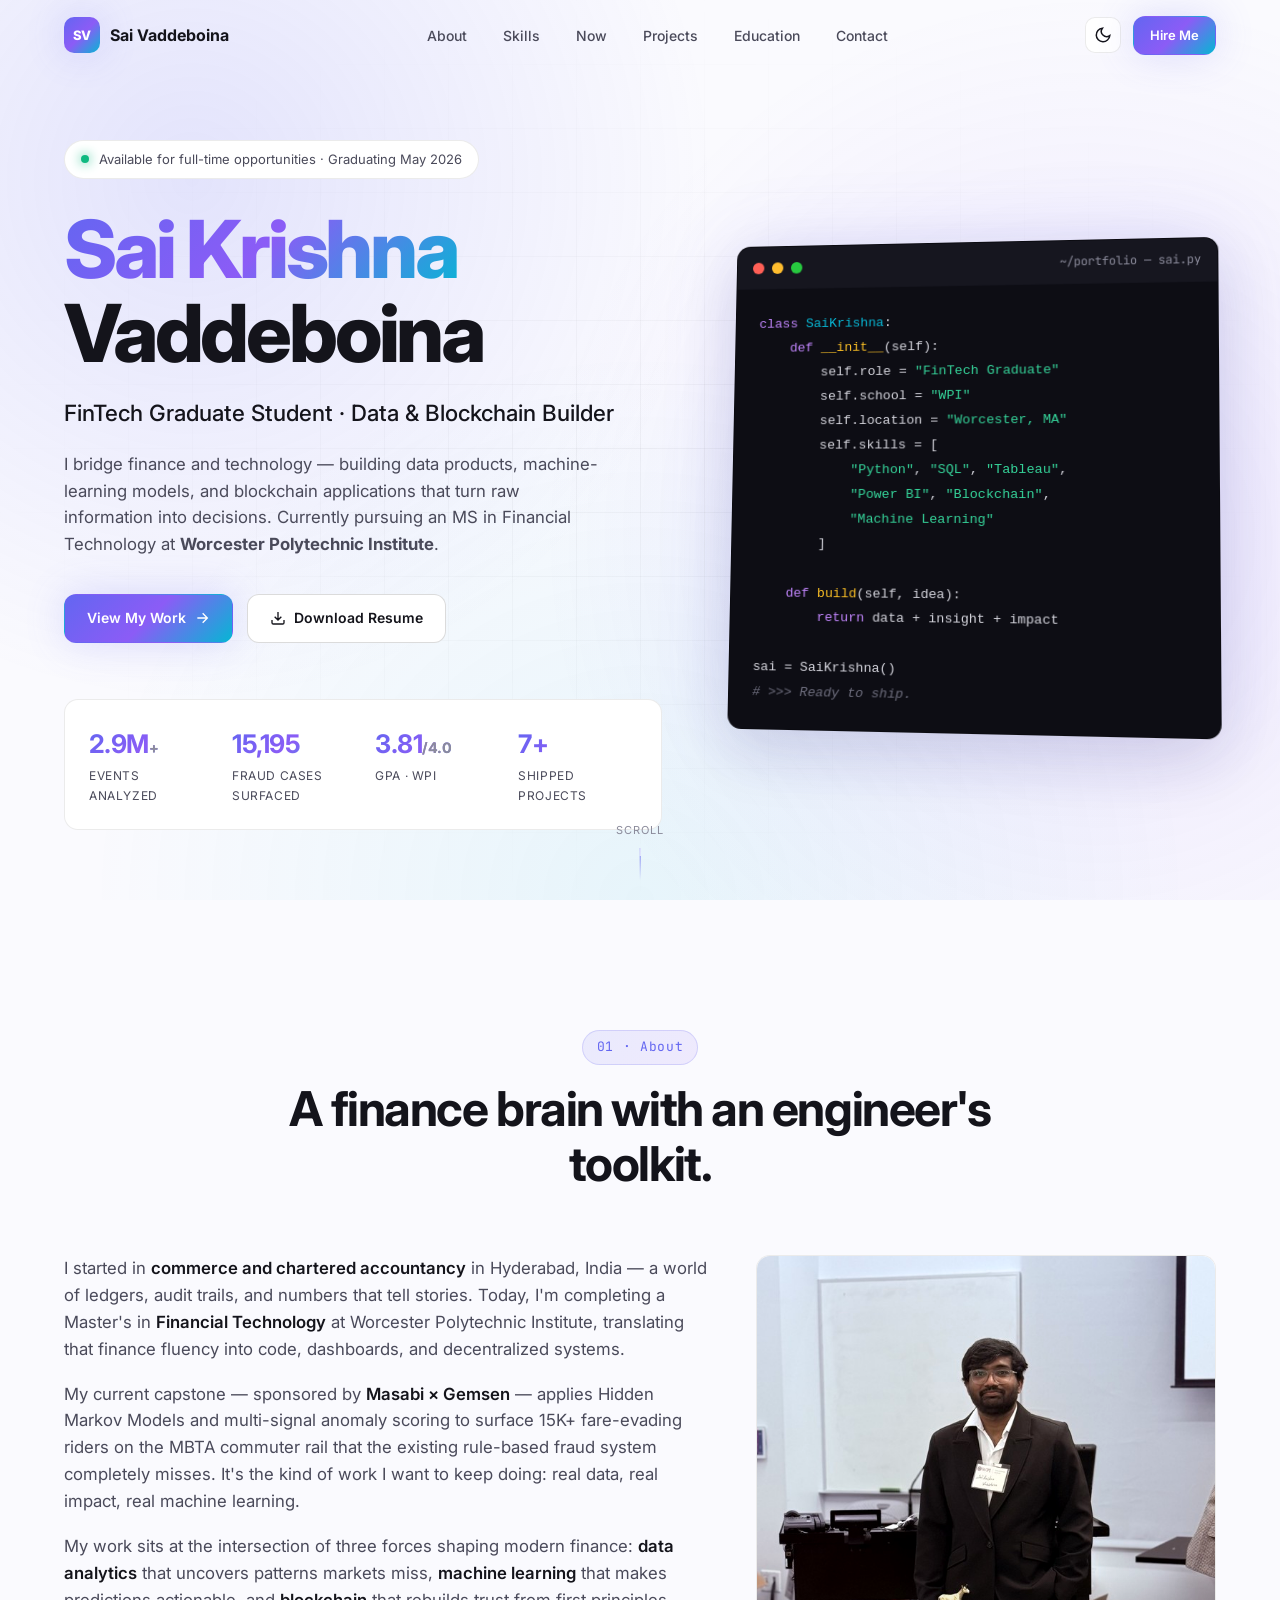
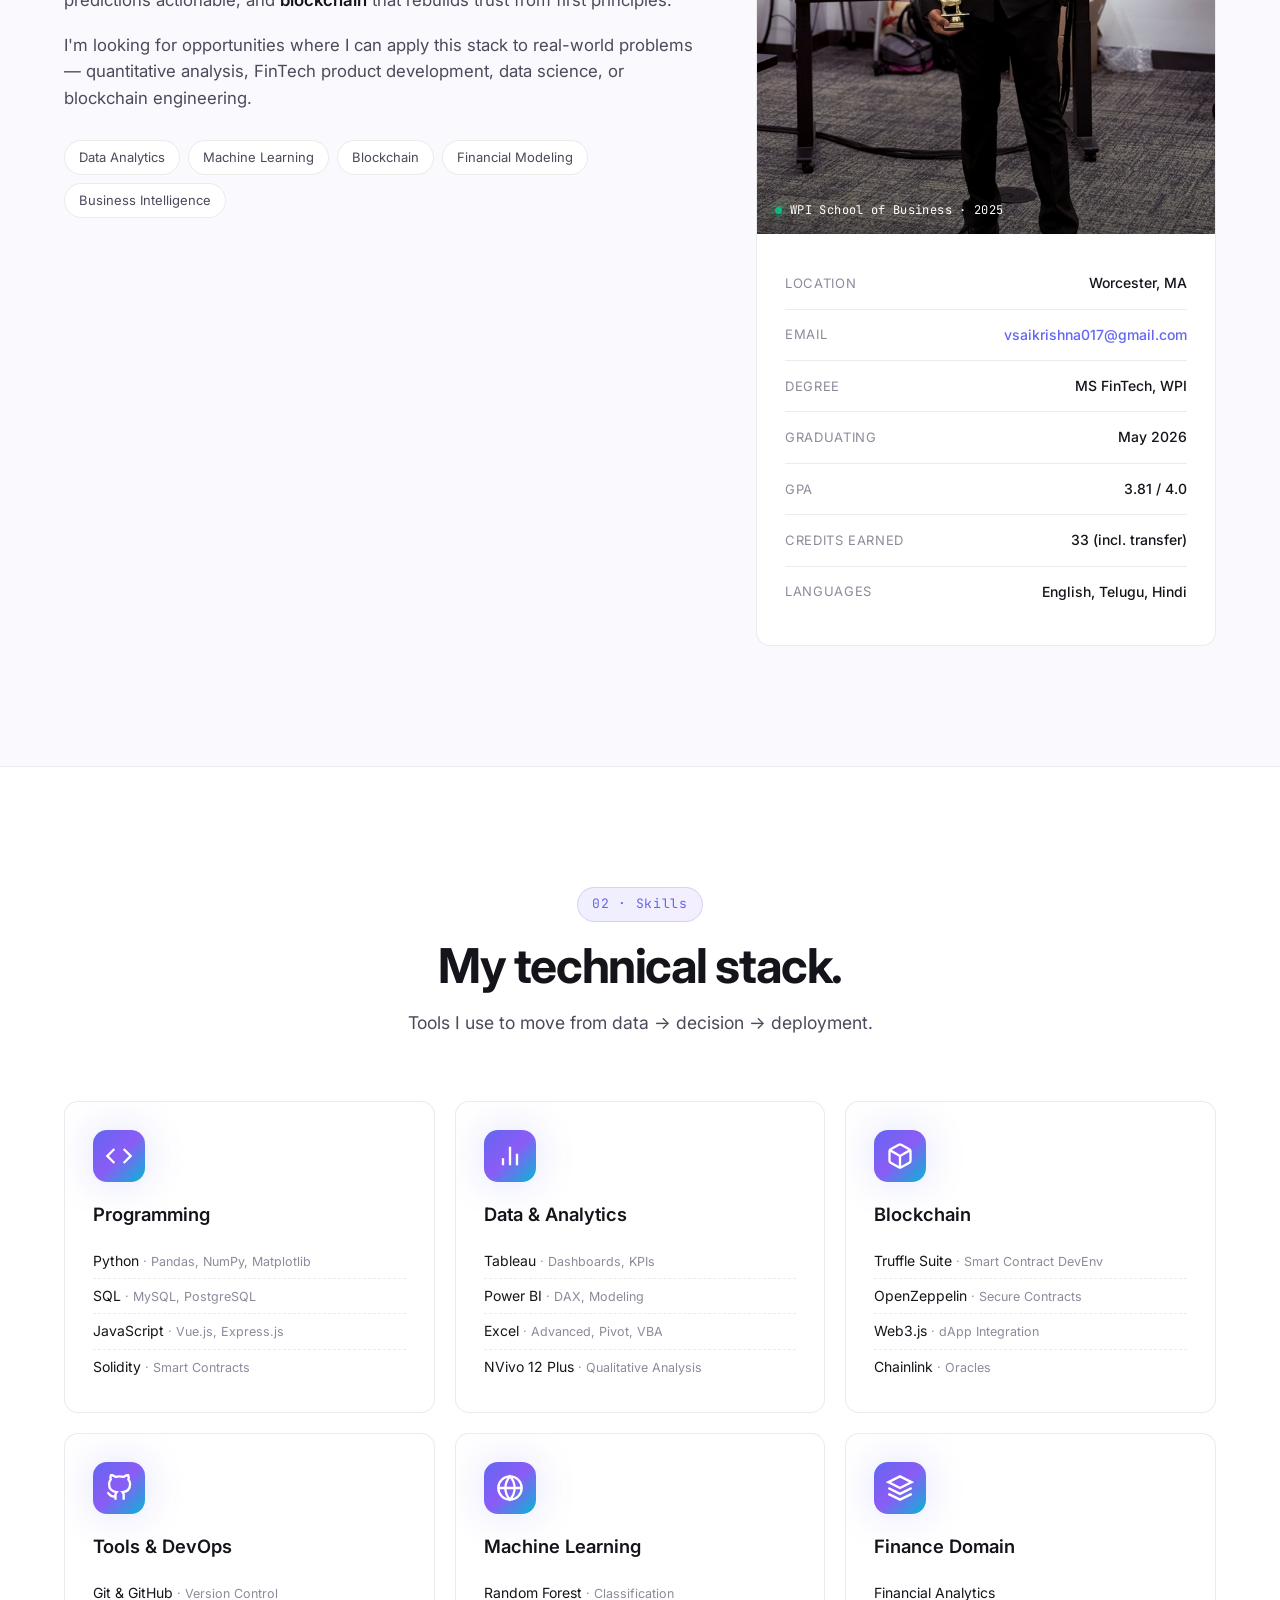
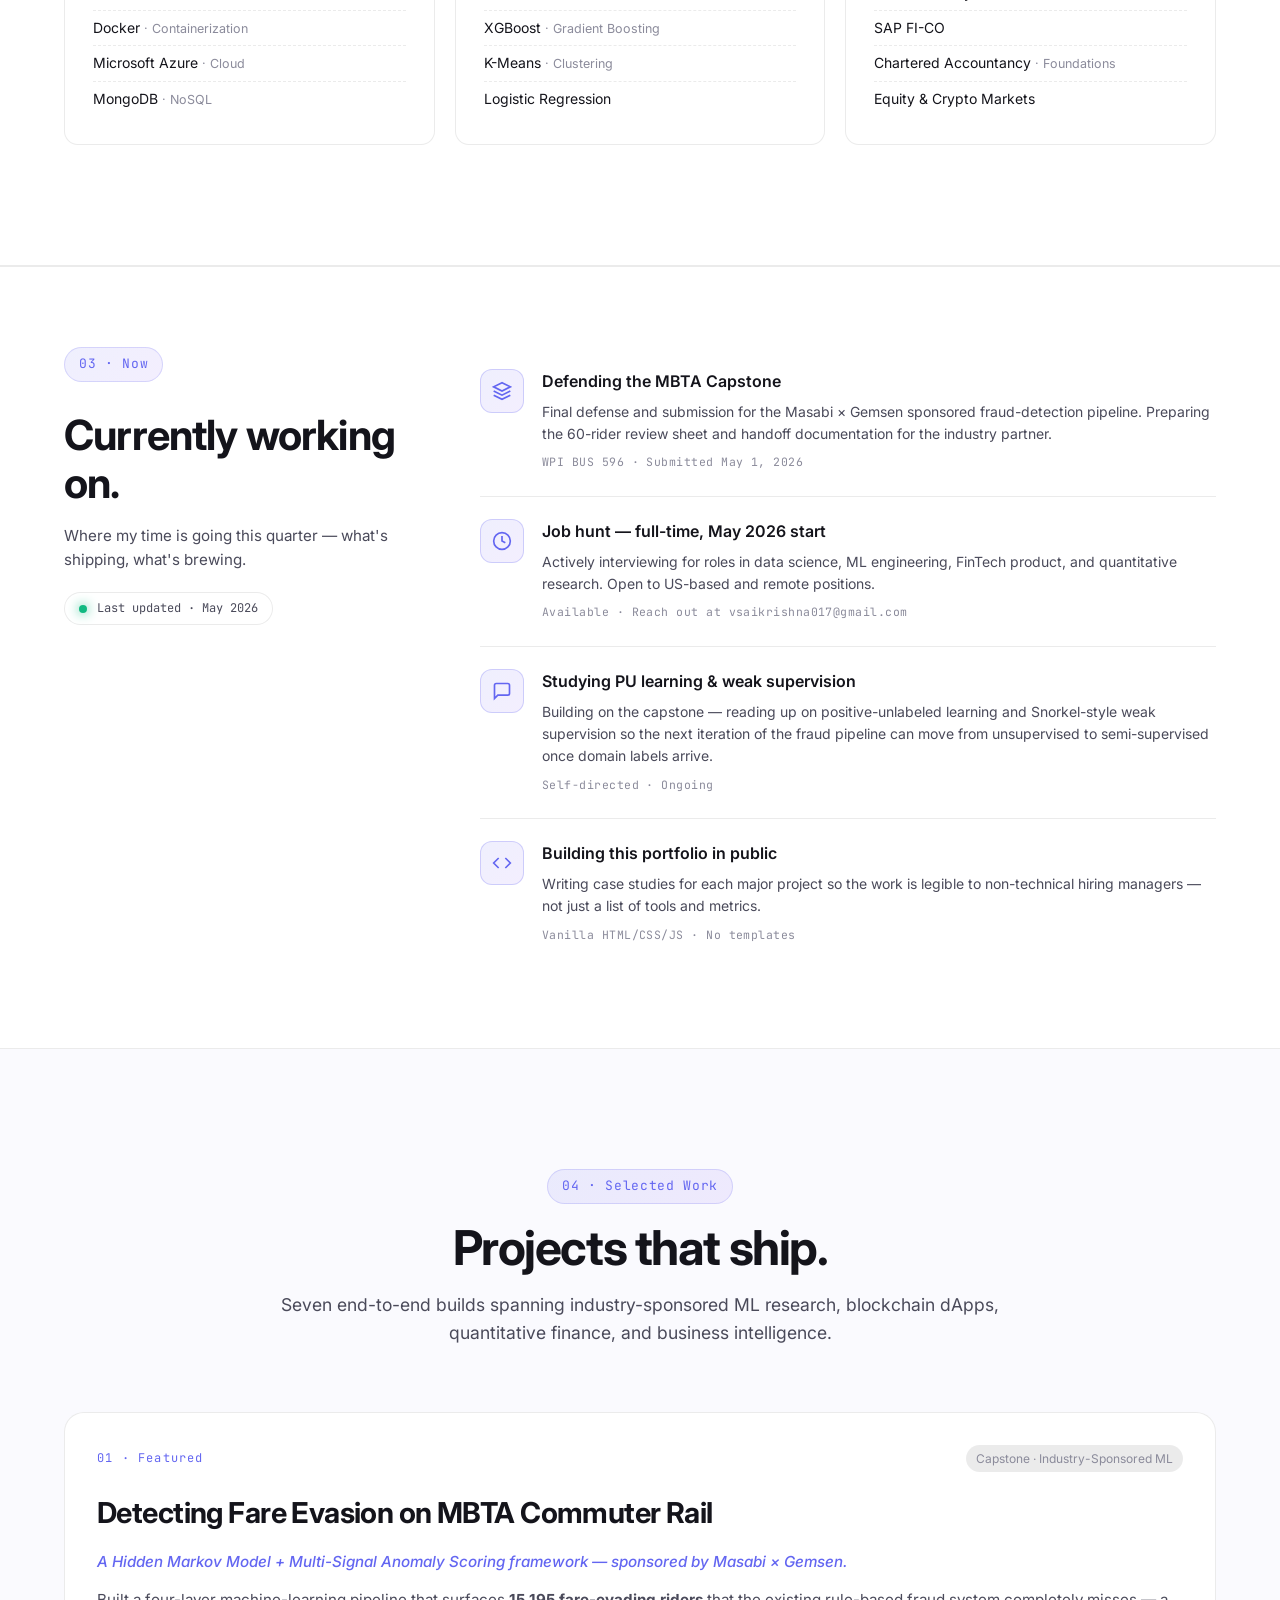
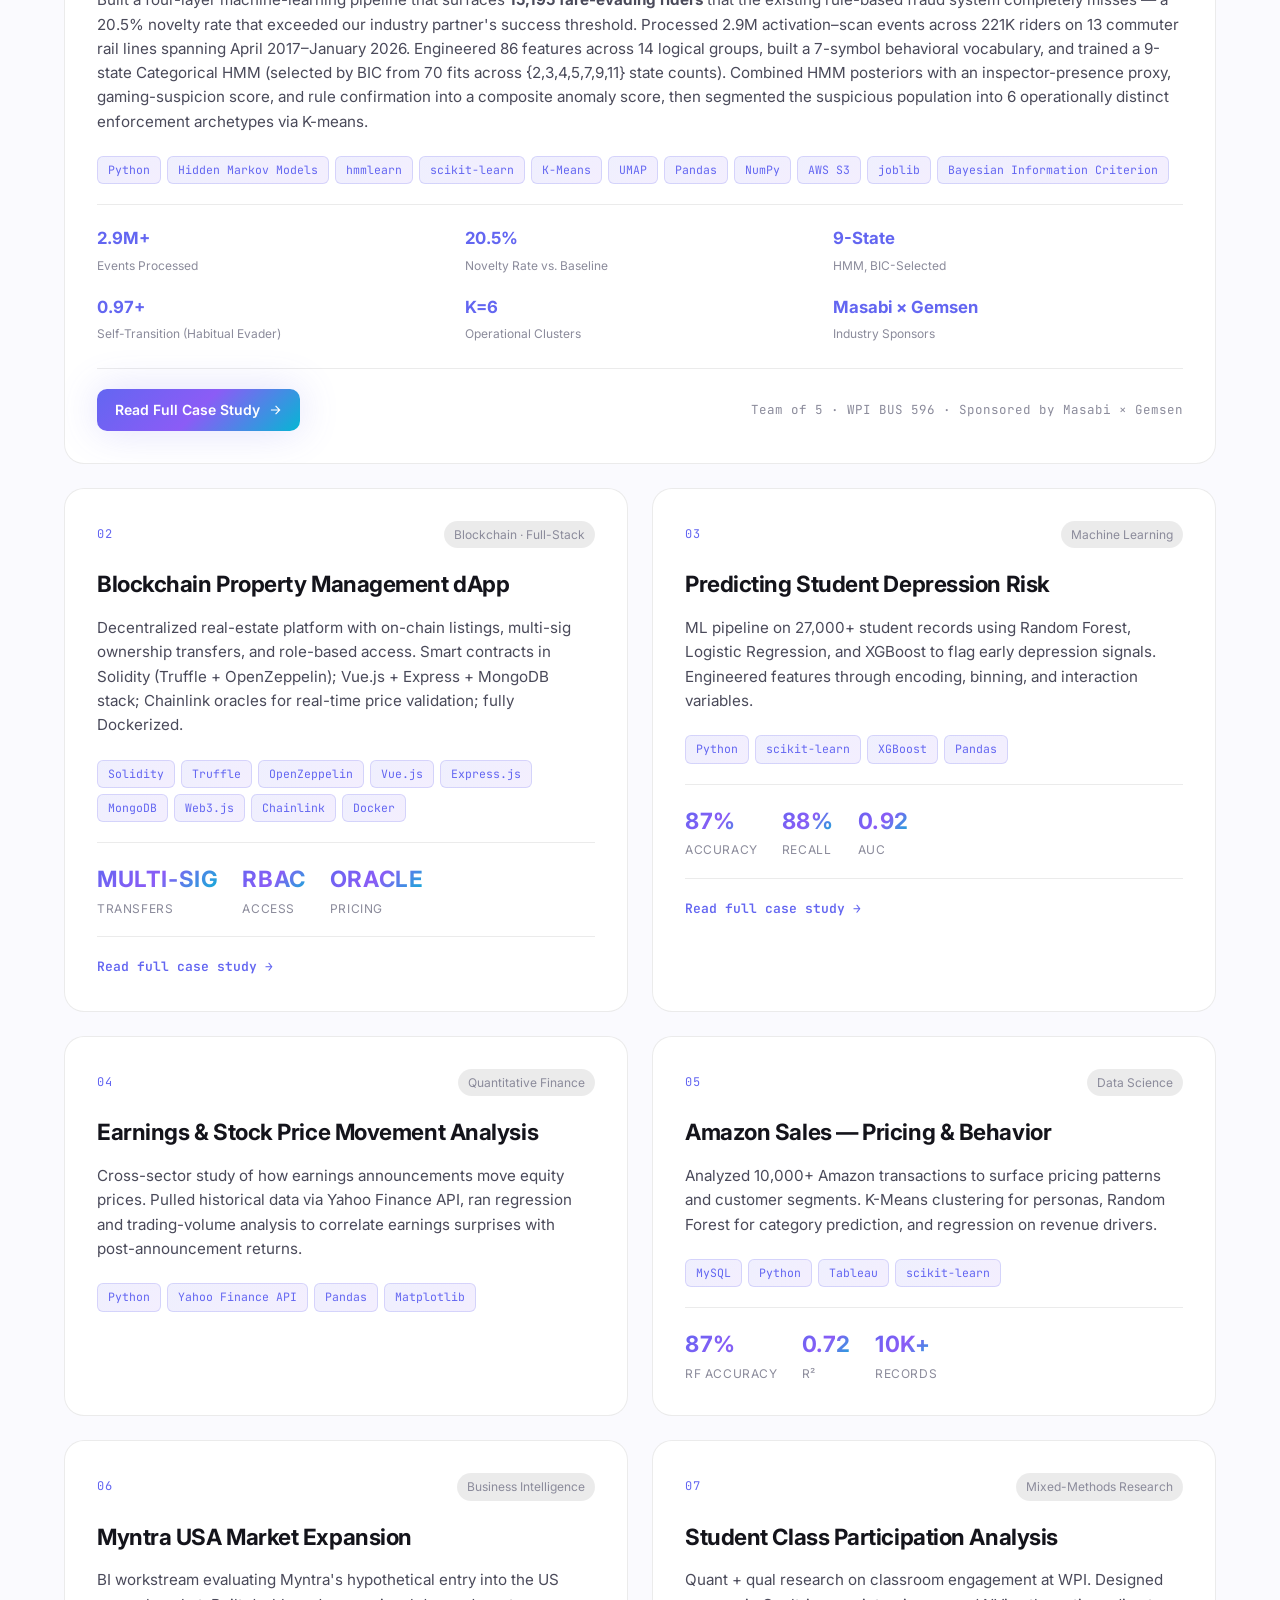
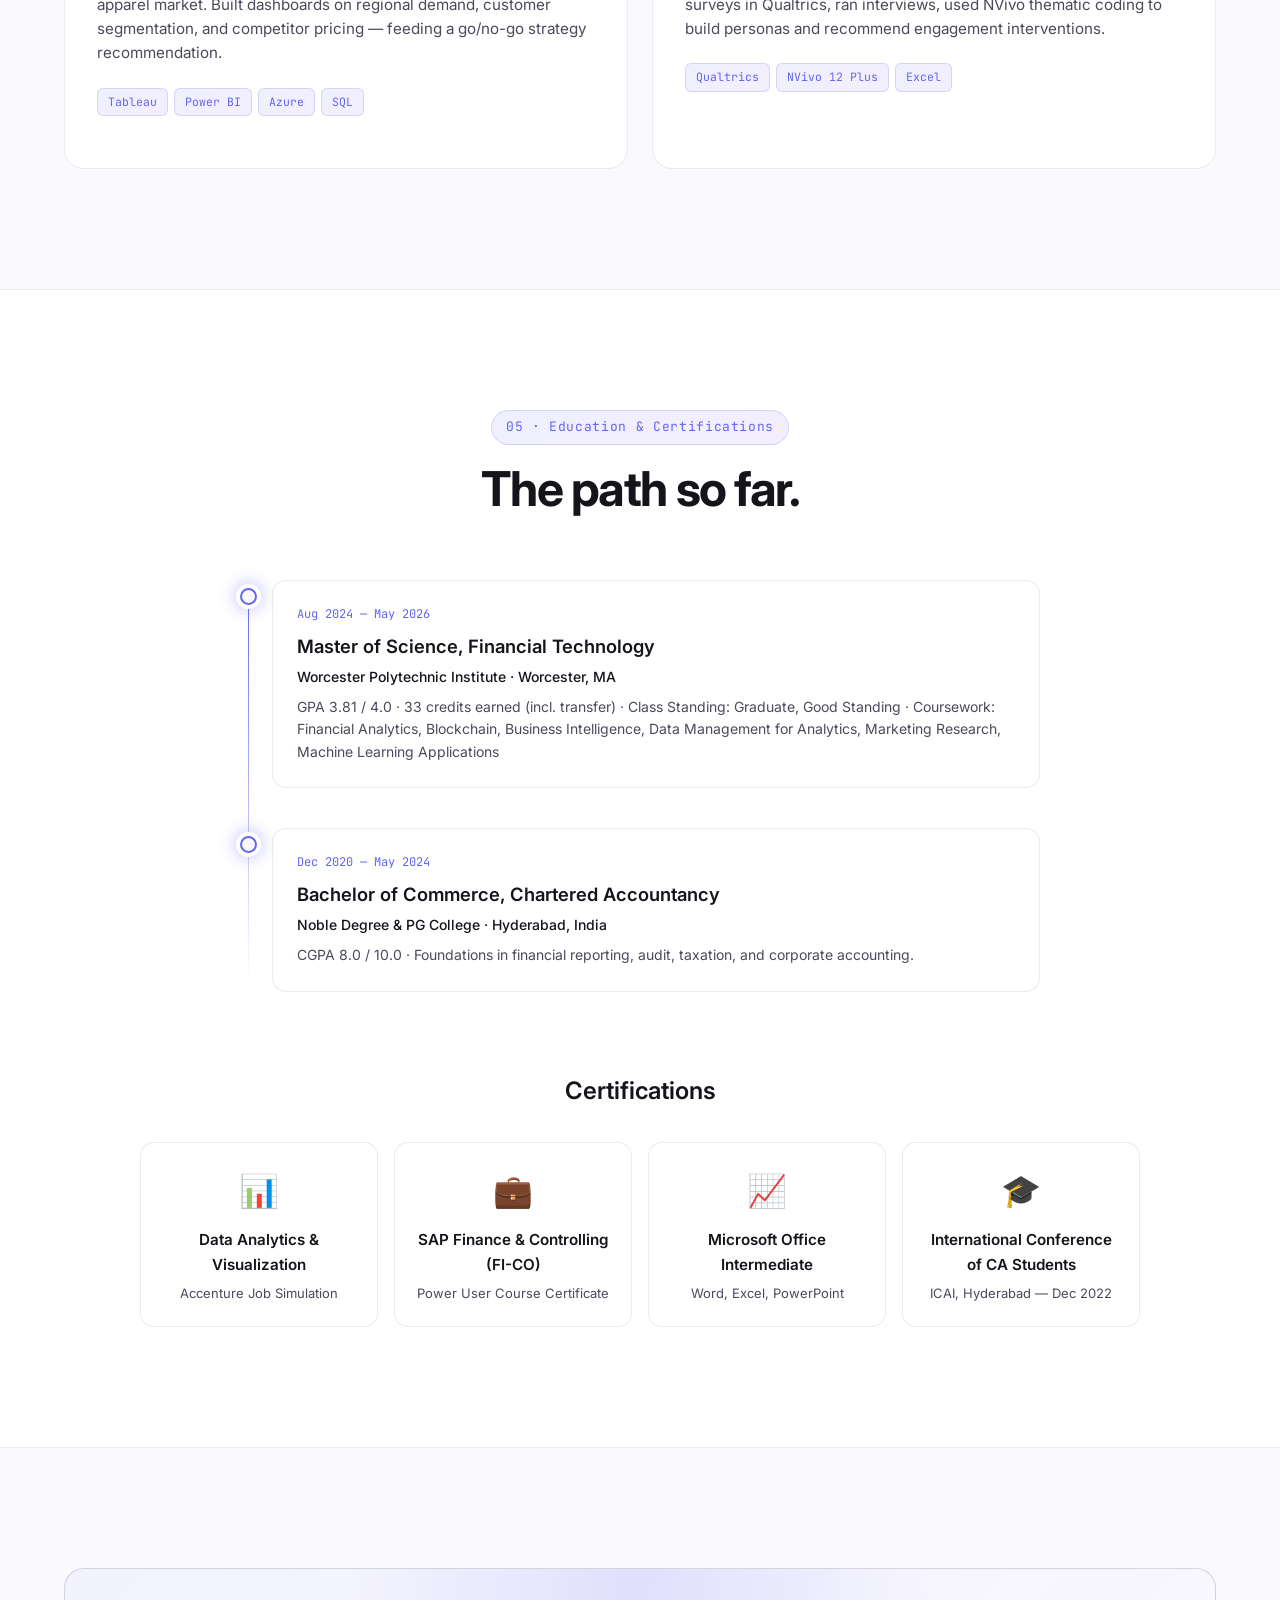
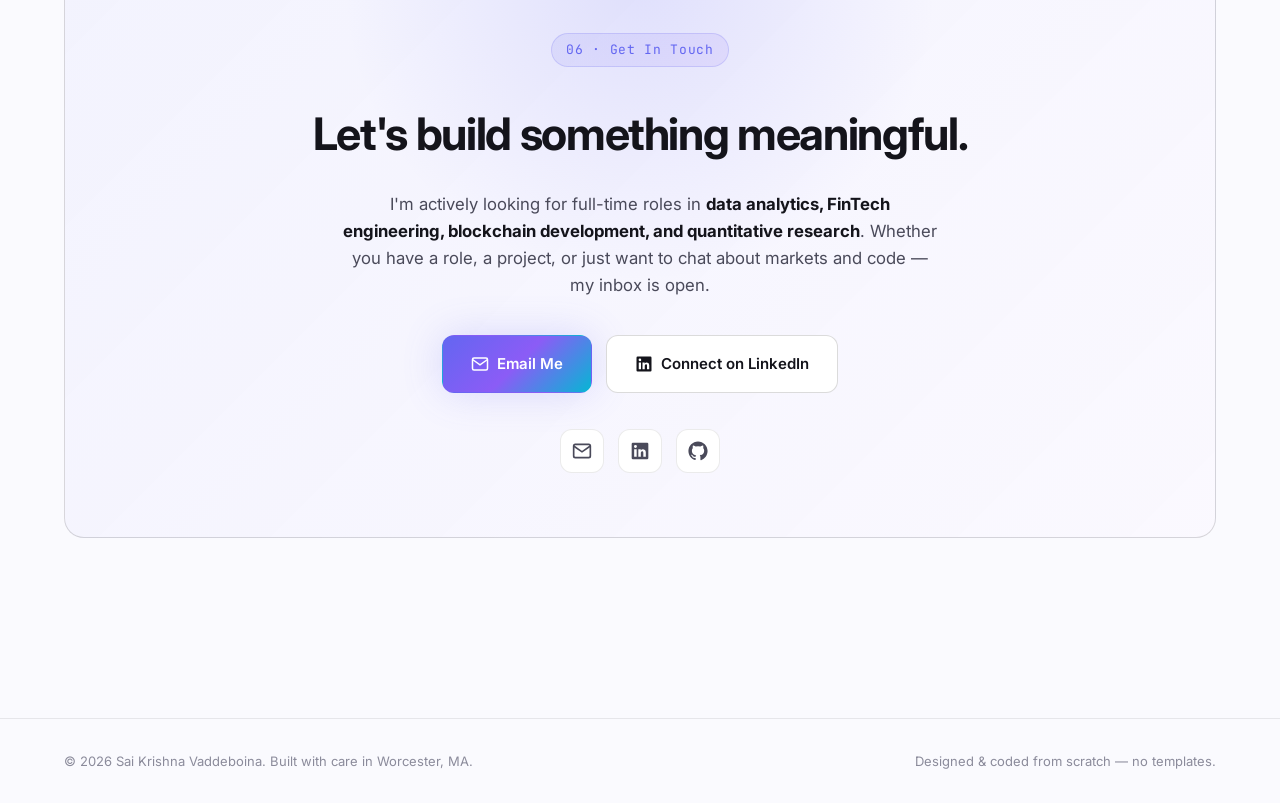
==== commit d872dbf8: "Add credits earned and academic standing to academic details" ====
--- a/index.html
+++ b/index.html
@@ -201,6 +201,10 @@
             <span class="info-value">3.81 / 4.0</span>
           </div>
           <div class="info-row">
+            <span class="info-label">Credits Earned</span>
+            <span class="info-value">33 (incl. transfer)</span>
+          </div>
+          <div class="info-row">
             <span class="info-label">Languages</span>
             <span class="info-value">English, Telugu, Hindi</span>
           </div>
@@ -571,7 +575,7 @@
             <div class="timeline-date">Aug 2024 — May 2026</div>
             <h3>Master of Science, Financial Technology</h3>
             <p class="timeline-org">Worcester Polytechnic Institute · Worcester, MA</p>
-            <p class="timeline-detail">GPA 3.81 / 4.0 · Coursework: Financial Analytics, Blockchain, Business Intelligence, Data Management for Analytics, Marketing Research, Machine Learning Applications</p>
+            <p class="timeline-detail">GPA 3.81 / 4.0 · 33 credits earned (incl. transfer) · Class Standing: Graduate, Good Standing · Coursework: Financial Analytics, Blockchain, Business Intelligence, Data Management for Analytics, Marketing Research, Machine Learning Applications</p>
           </div>
         </div>
 
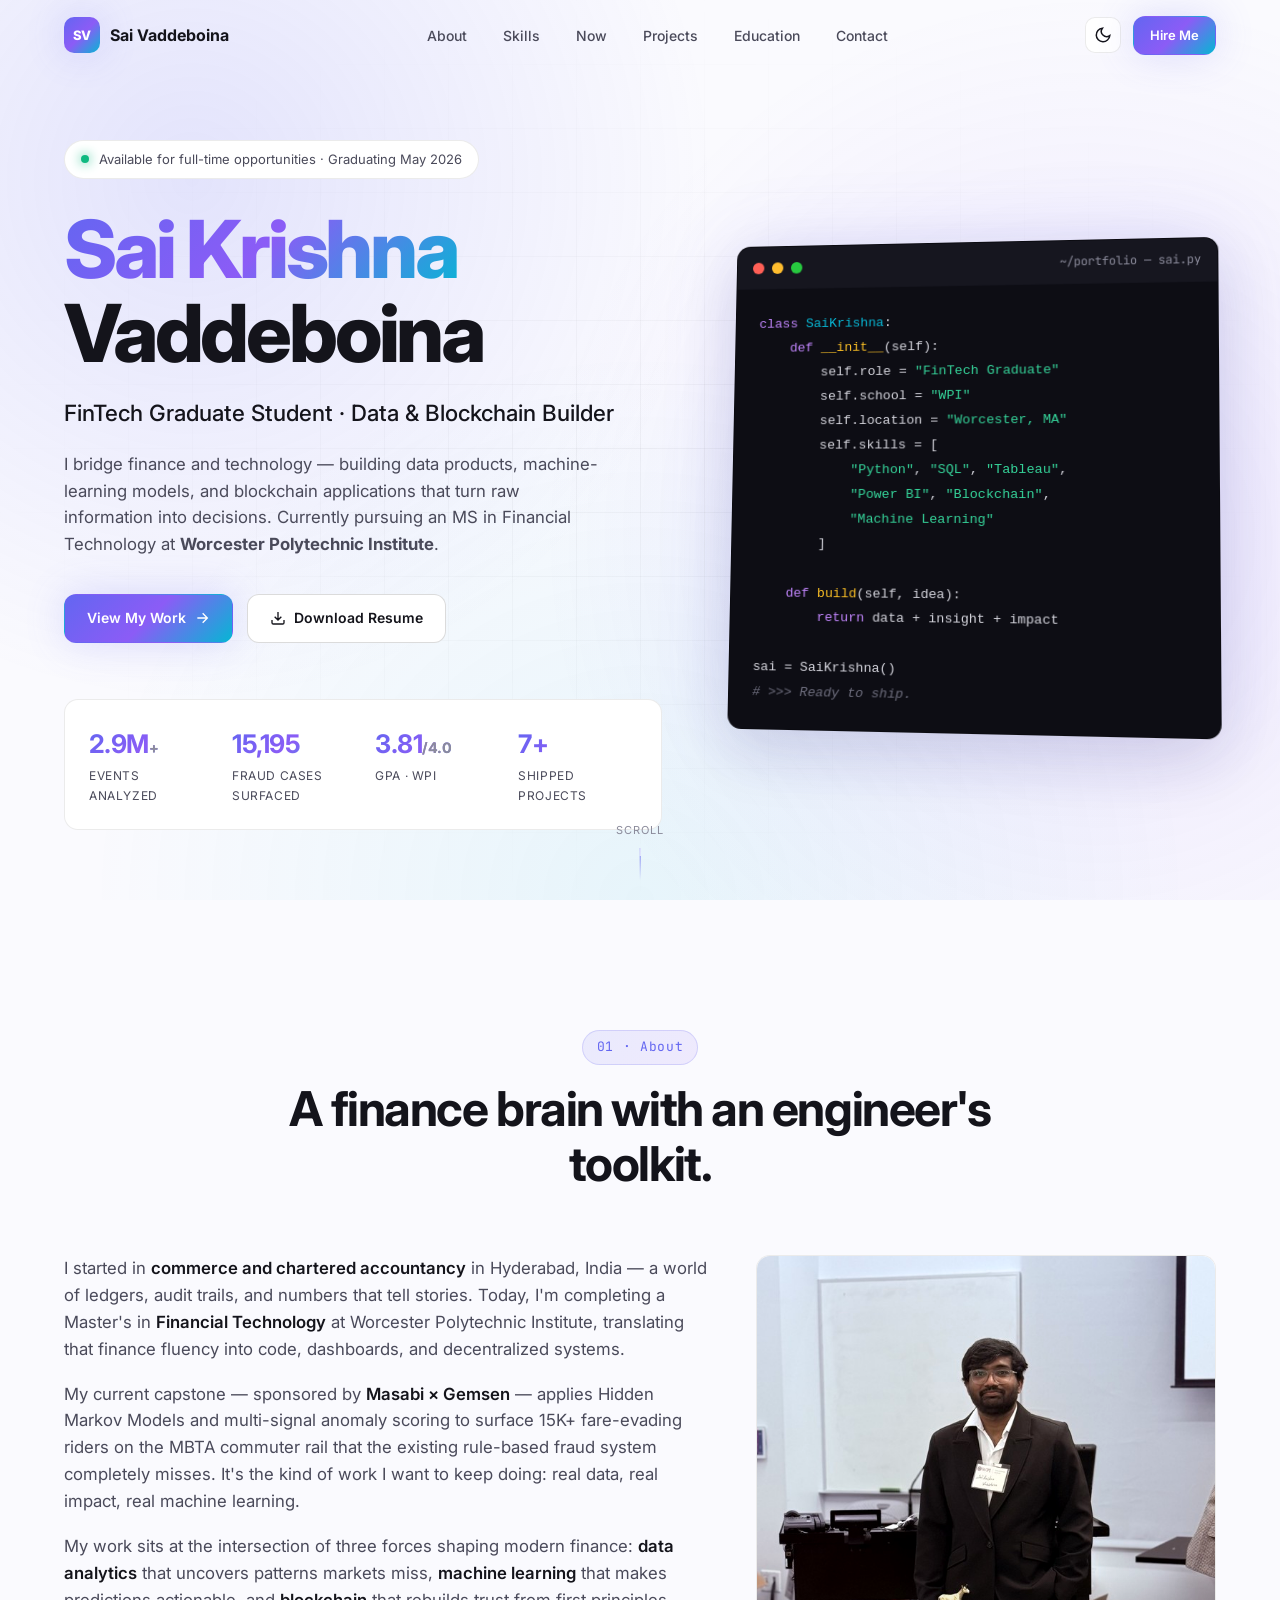
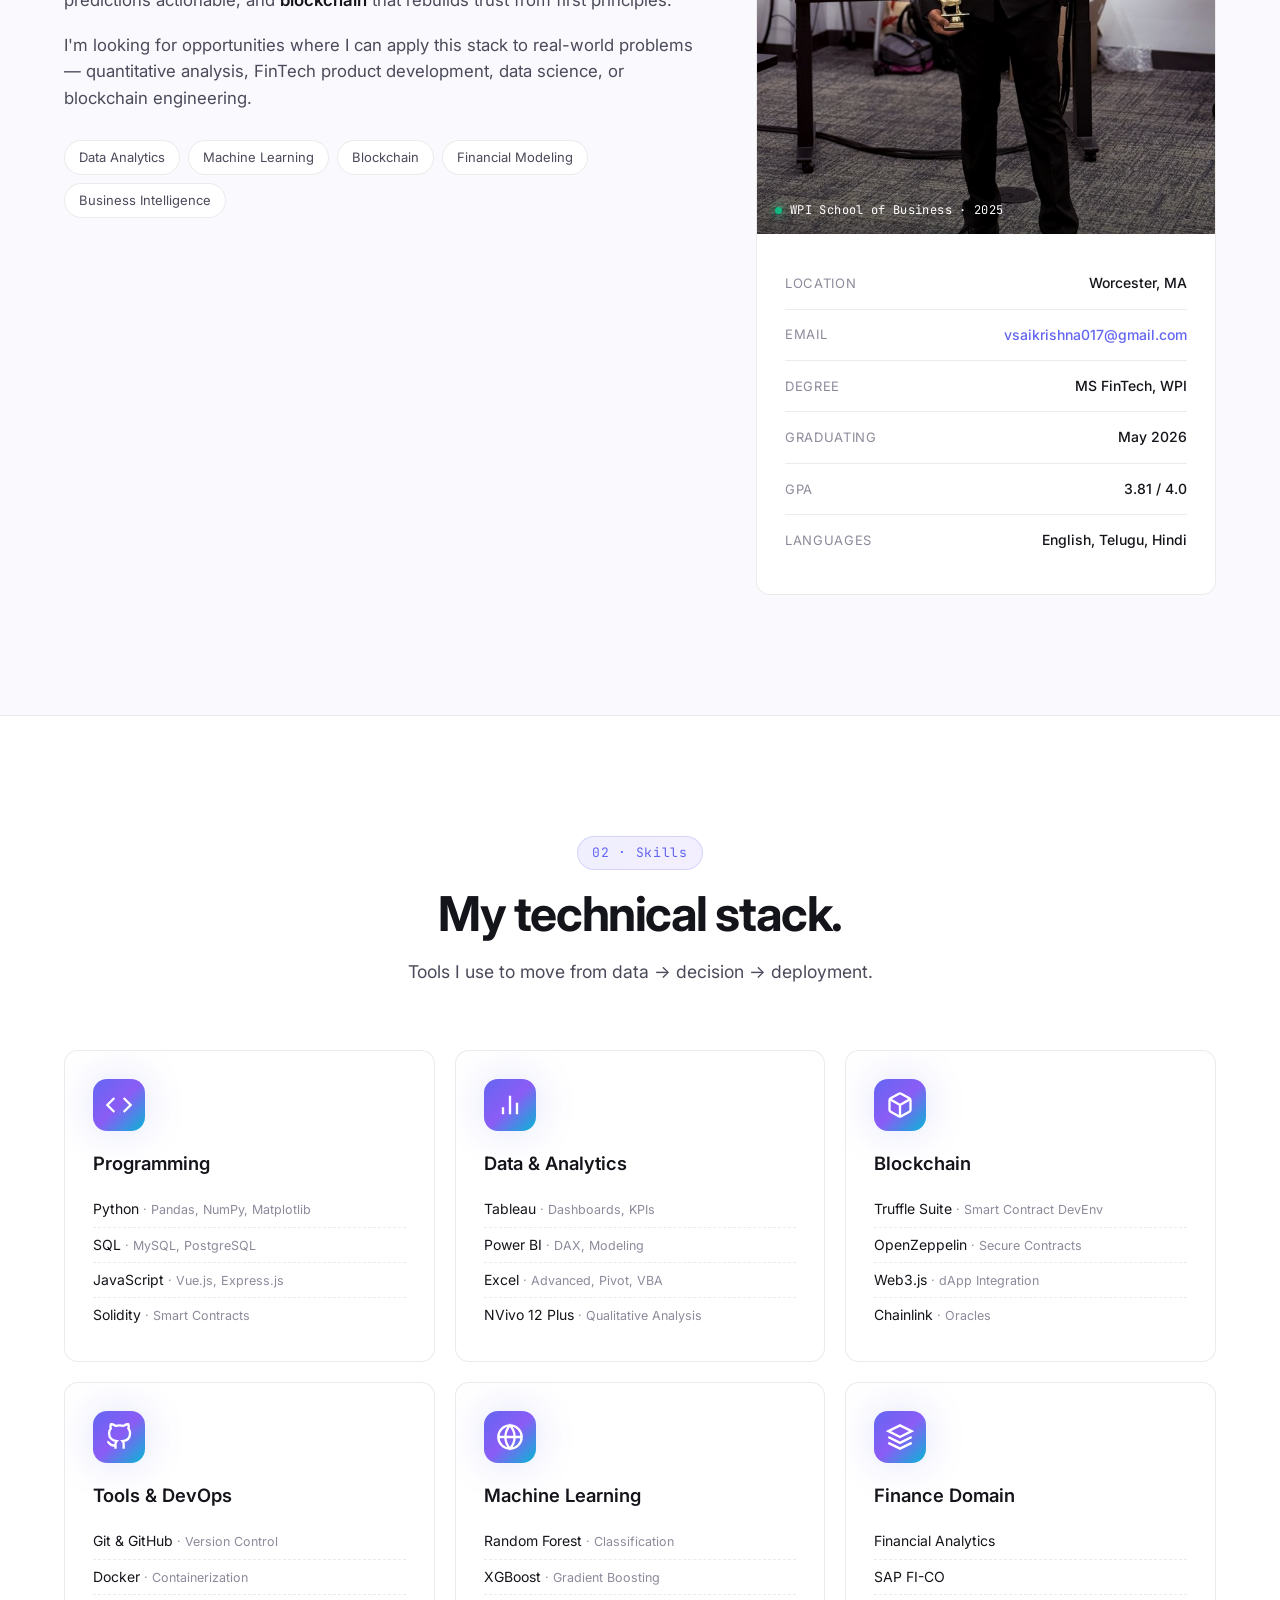
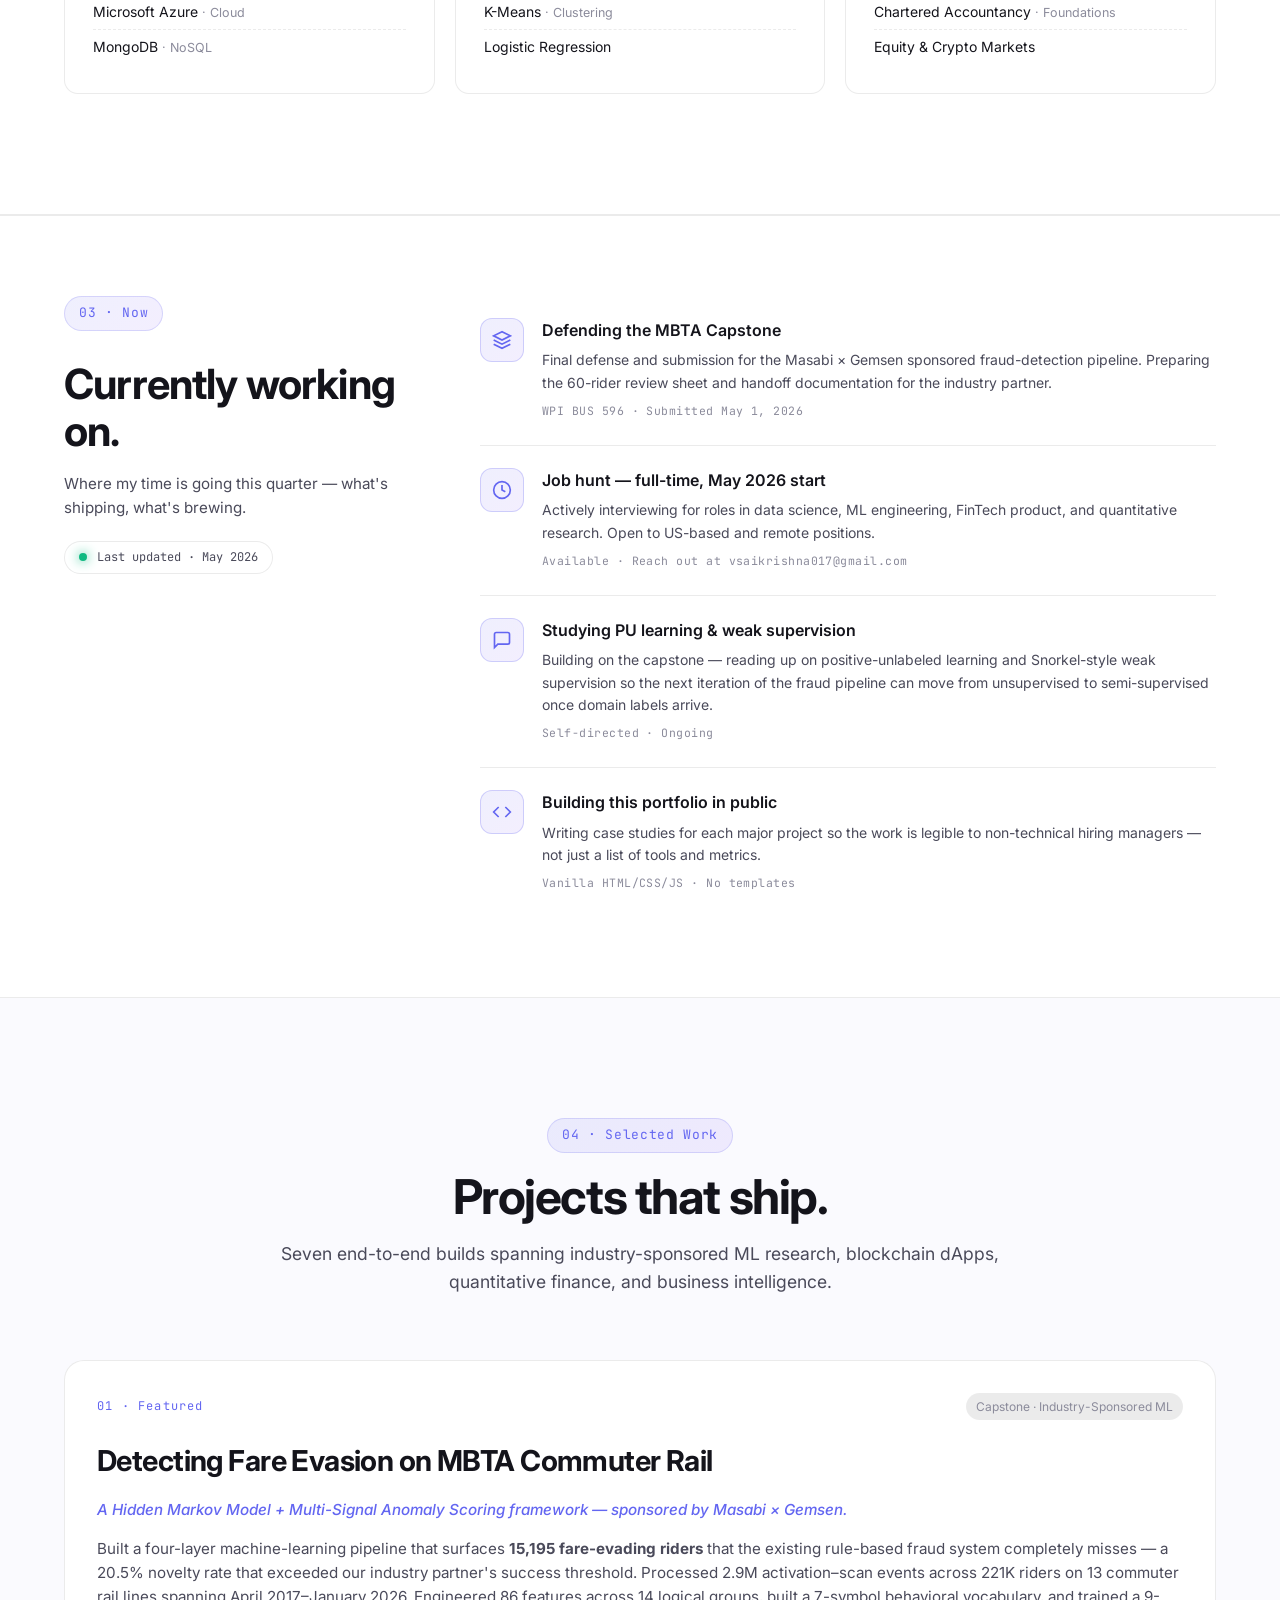
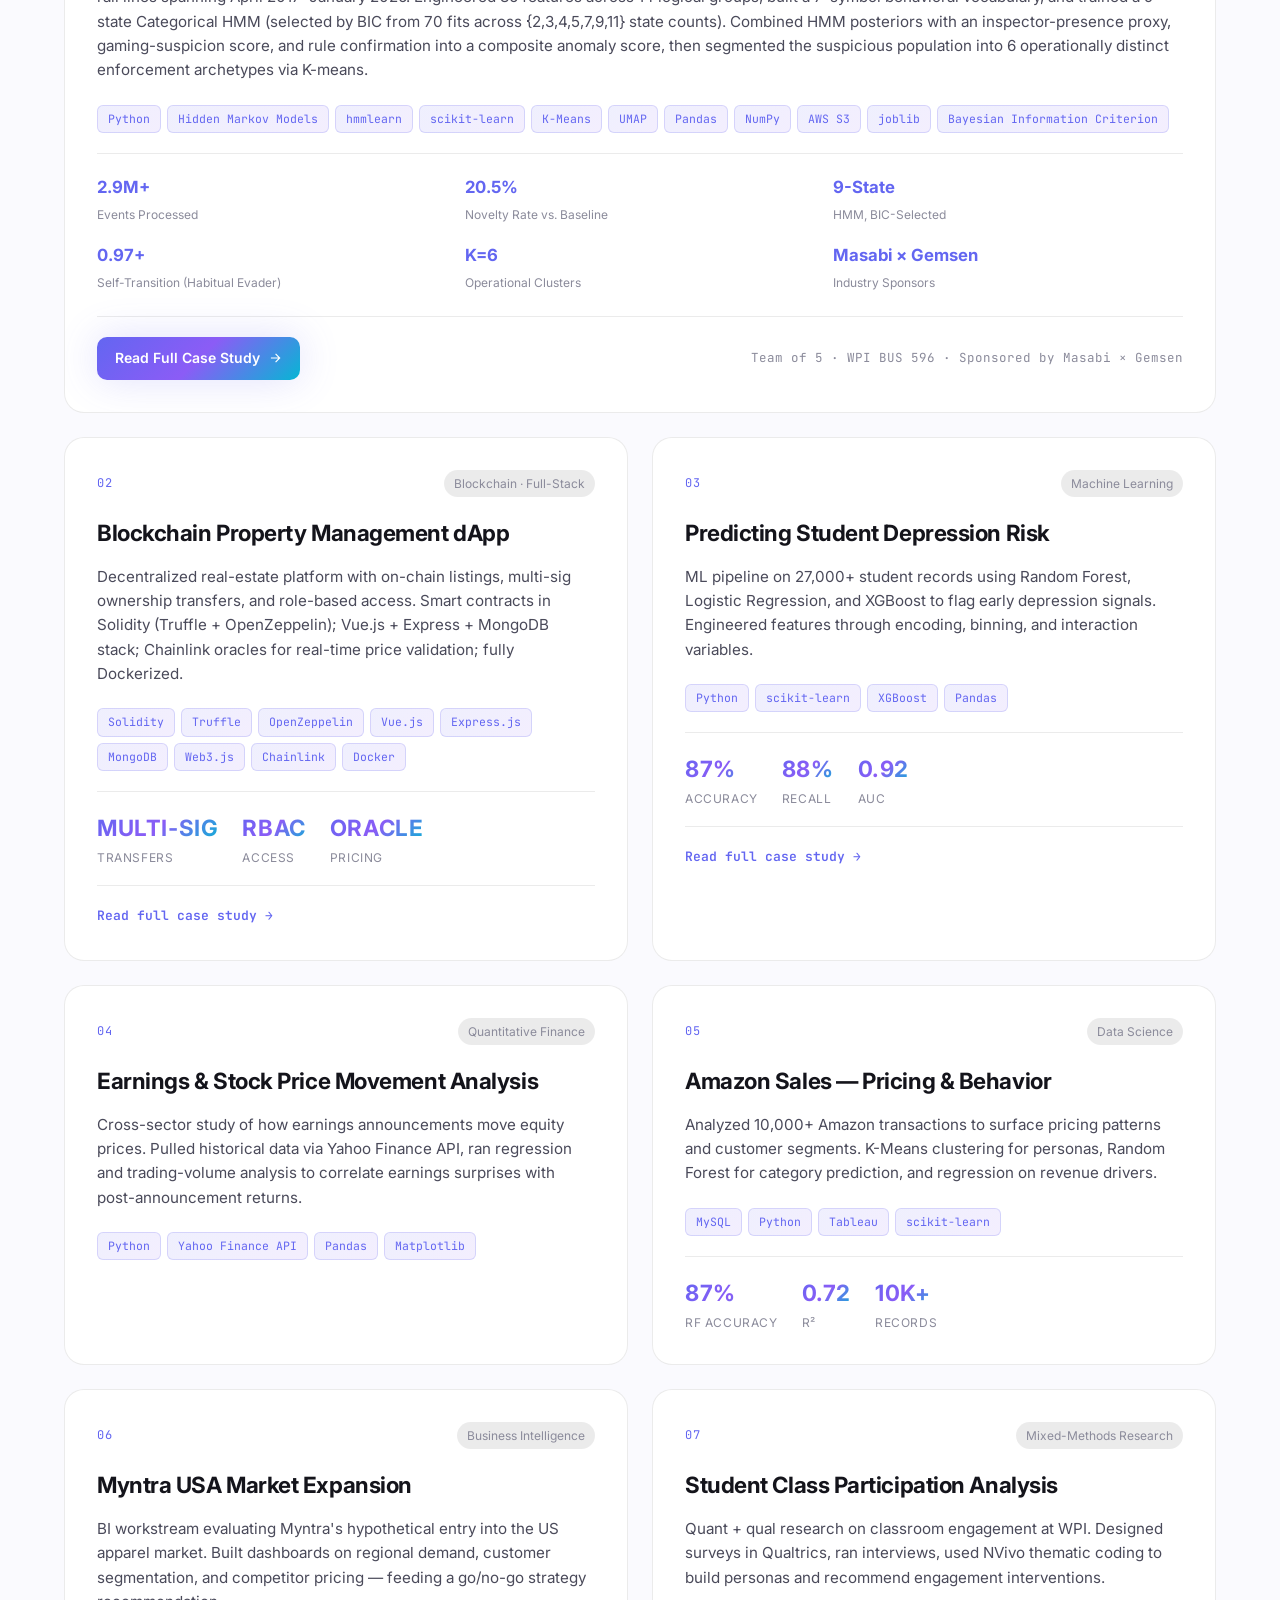
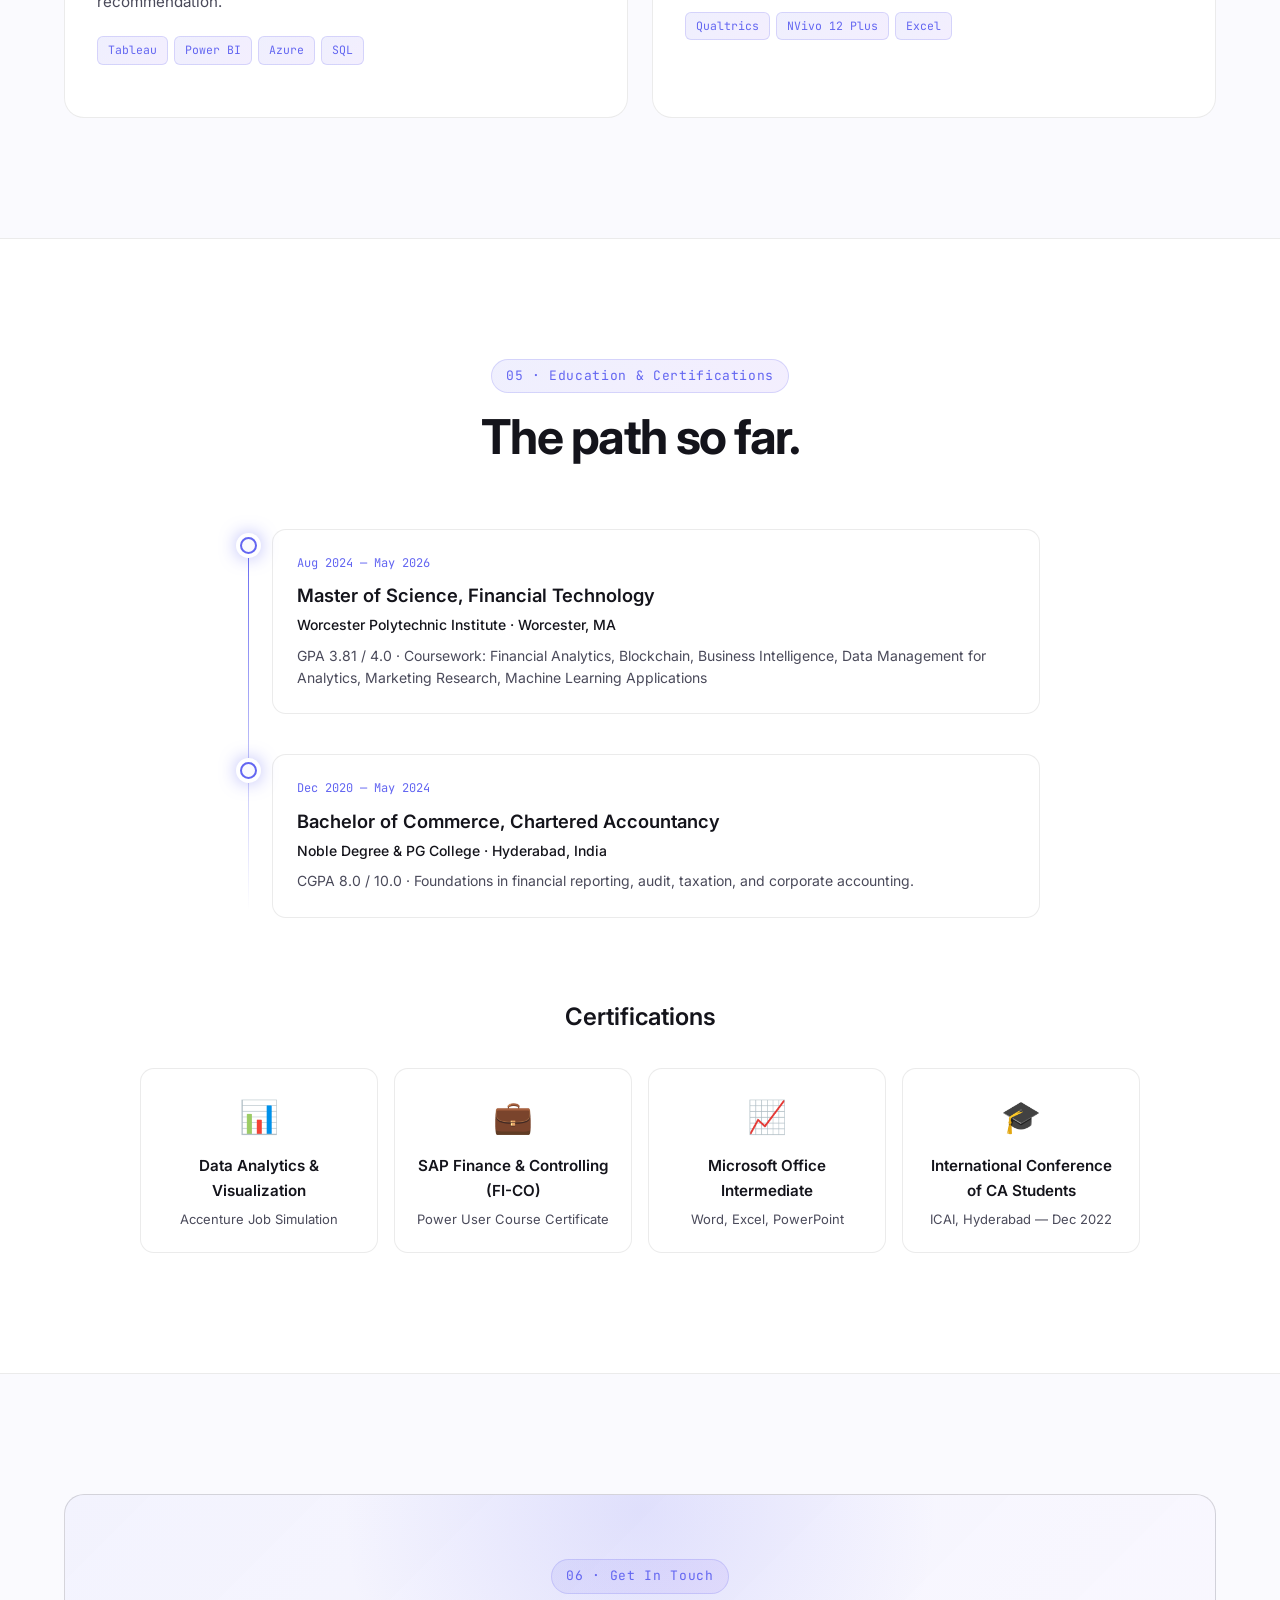
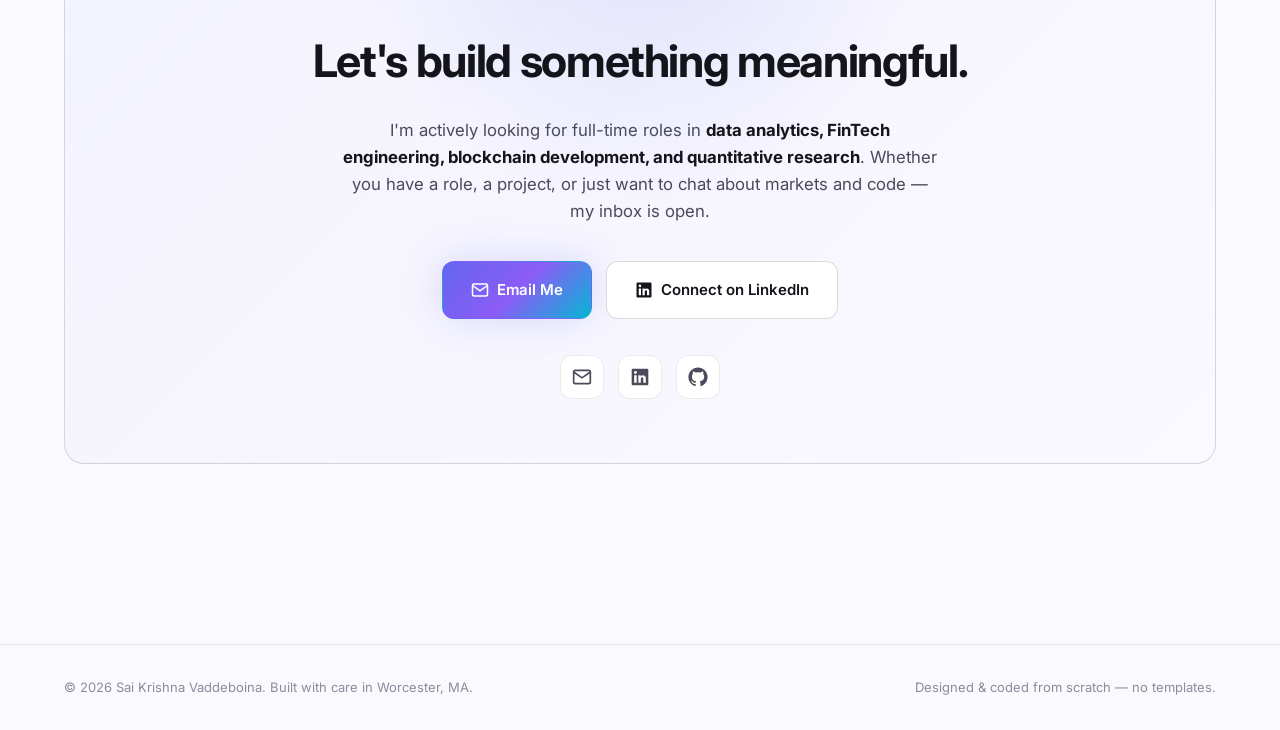
==== commit e1576a3c: "Revert credits additions, keep only GPA update" ====
--- a/index.html
+++ b/index.html
@@ -201,10 +201,6 @@
             <span class="info-value">3.81 / 4.0</span>
           </div>
           <div class="info-row">
-            <span class="info-label">Credits Earned</span>
-            <span class="info-value">33 (incl. transfer)</span>
-          </div>
-          <div class="info-row">
             <span class="info-label">Languages</span>
             <span class="info-value">English, Telugu, Hindi</span>
           </div>
@@ -575,7 +571,7 @@
             <div class="timeline-date">Aug 2024 — May 2026</div>
             <h3>Master of Science, Financial Technology</h3>
             <p class="timeline-org">Worcester Polytechnic Institute · Worcester, MA</p>
-            <p class="timeline-detail">GPA 3.81 / 4.0 · 33 credits earned (incl. transfer) · Class Standing: Graduate, Good Standing · Coursework: Financial Analytics, Blockchain, Business Intelligence, Data Management for Analytics, Marketing Research, Machine Learning Applications</p>
+            <p class="timeline-detail">GPA 3.81 / 4.0 · Coursework: Financial Analytics, Blockchain, Business Intelligence, Data Management for Analytics, Marketing Research, Machine Learning Applications</p>
           </div>
         </div>
 
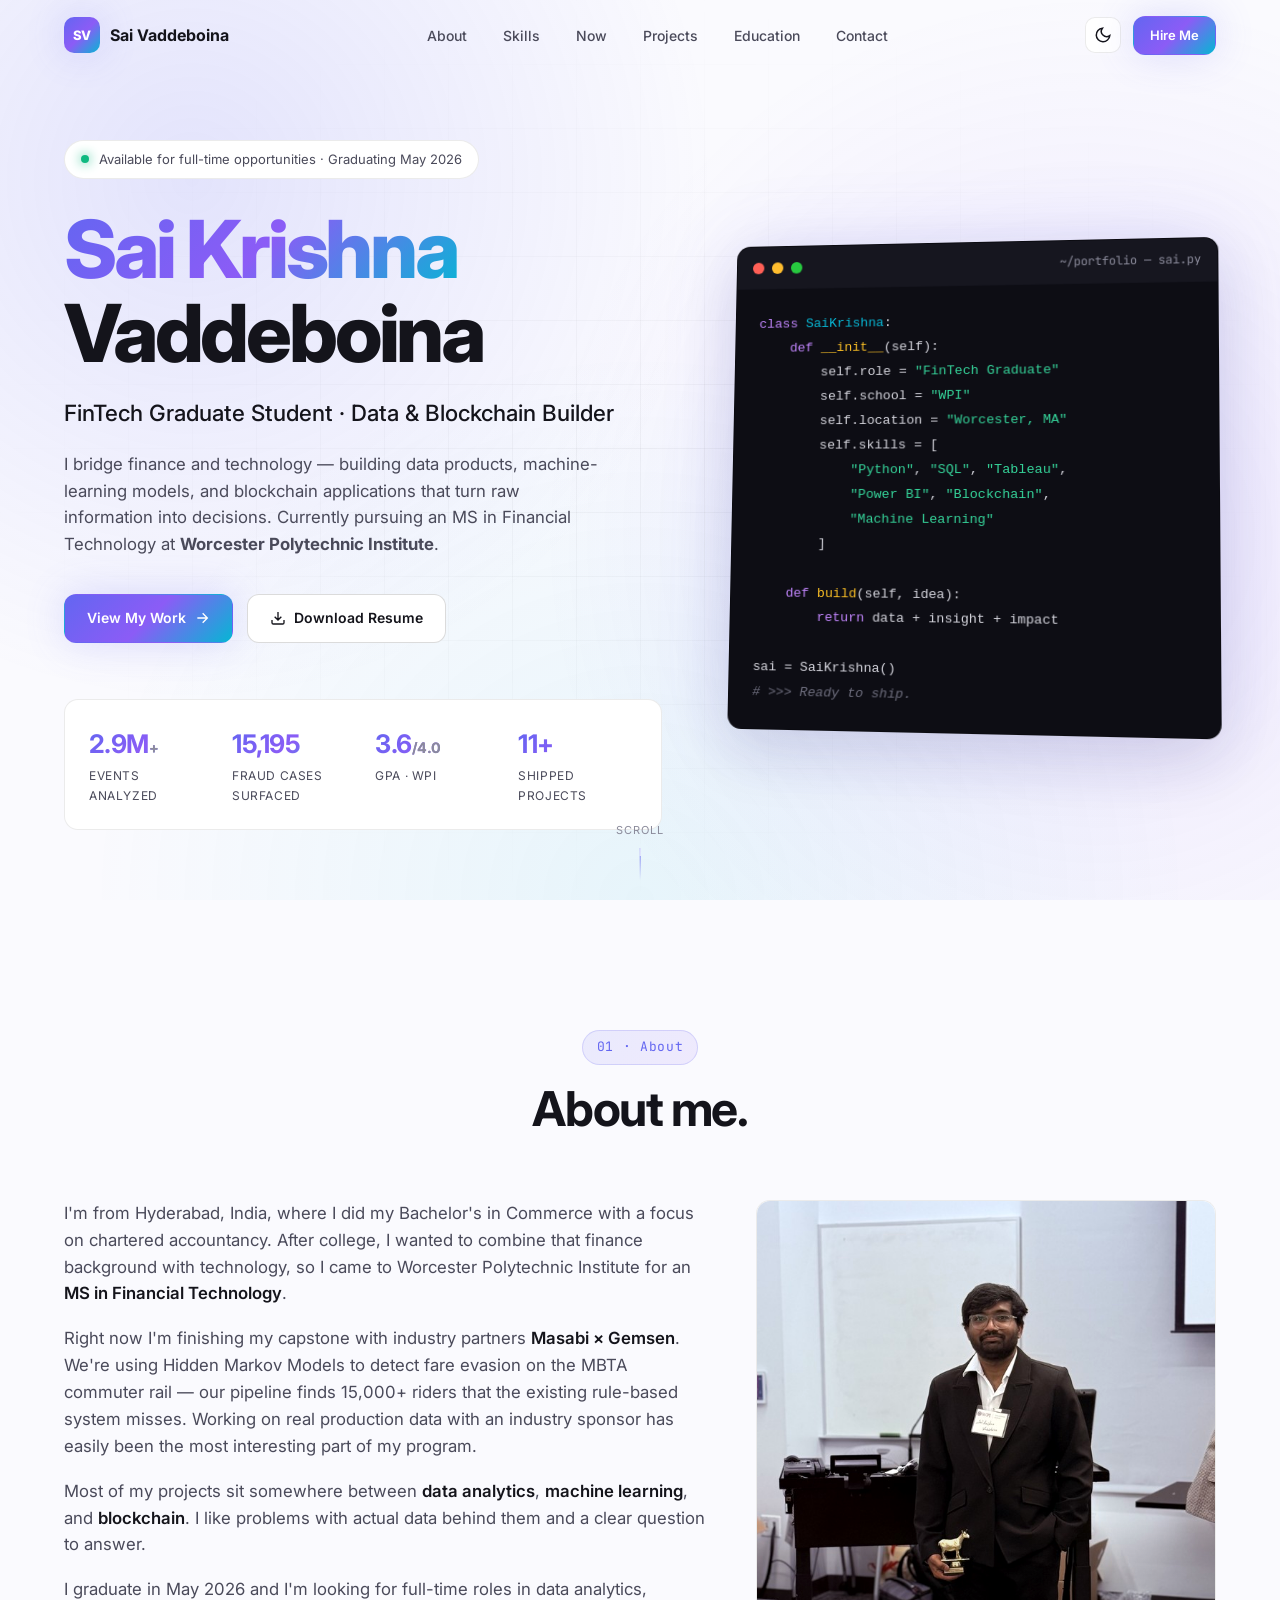
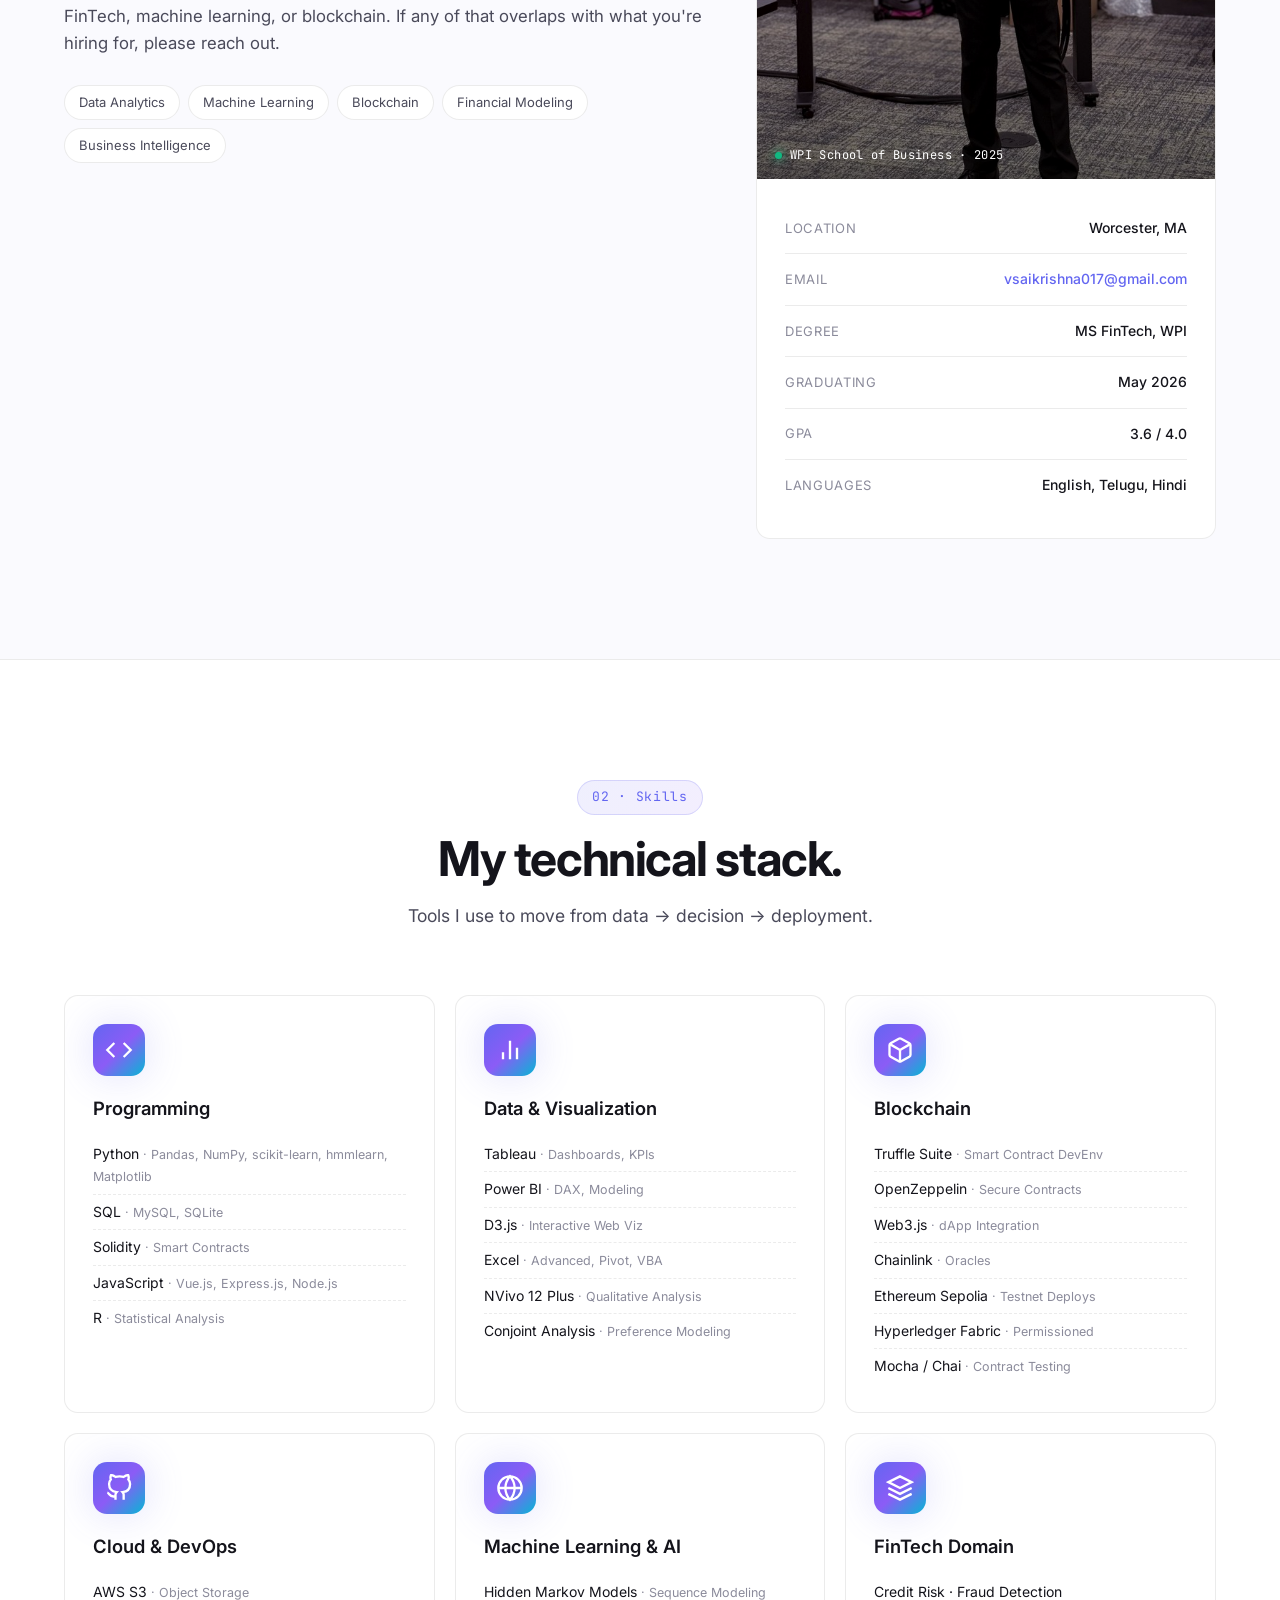
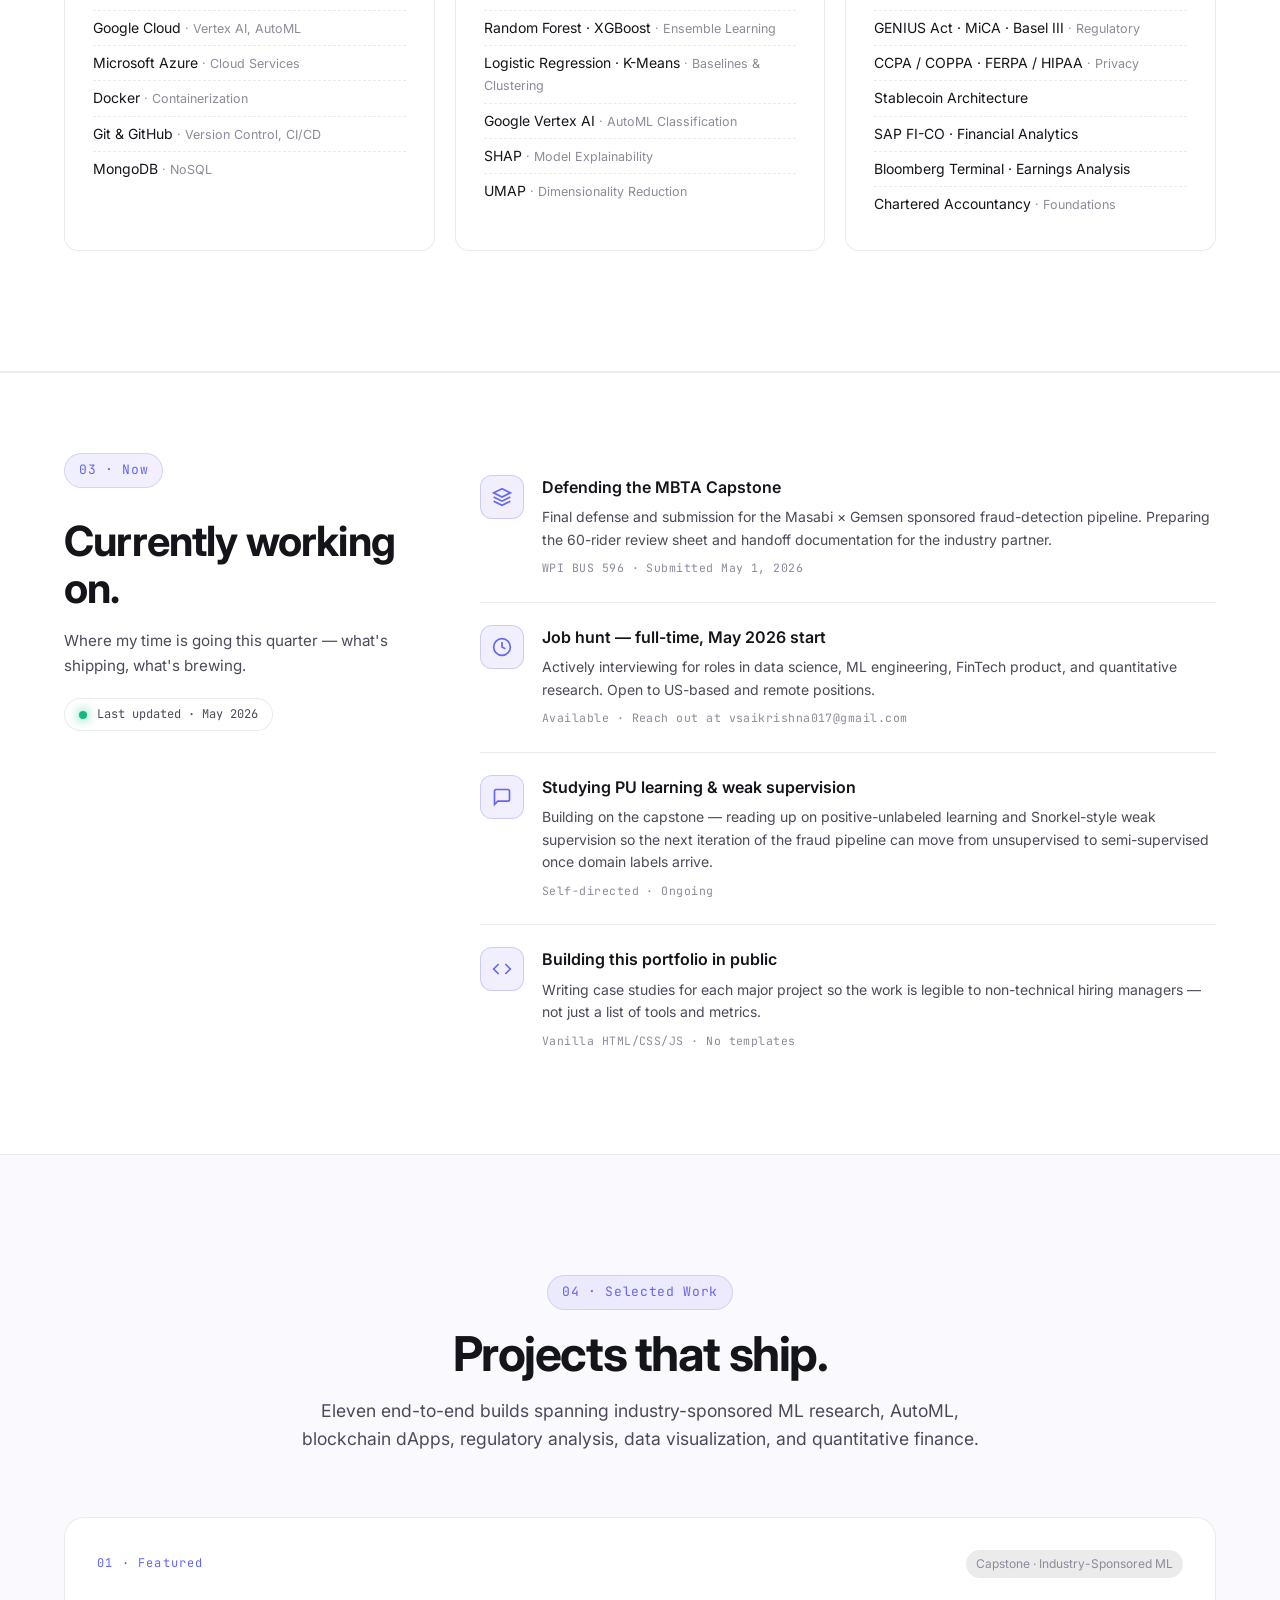
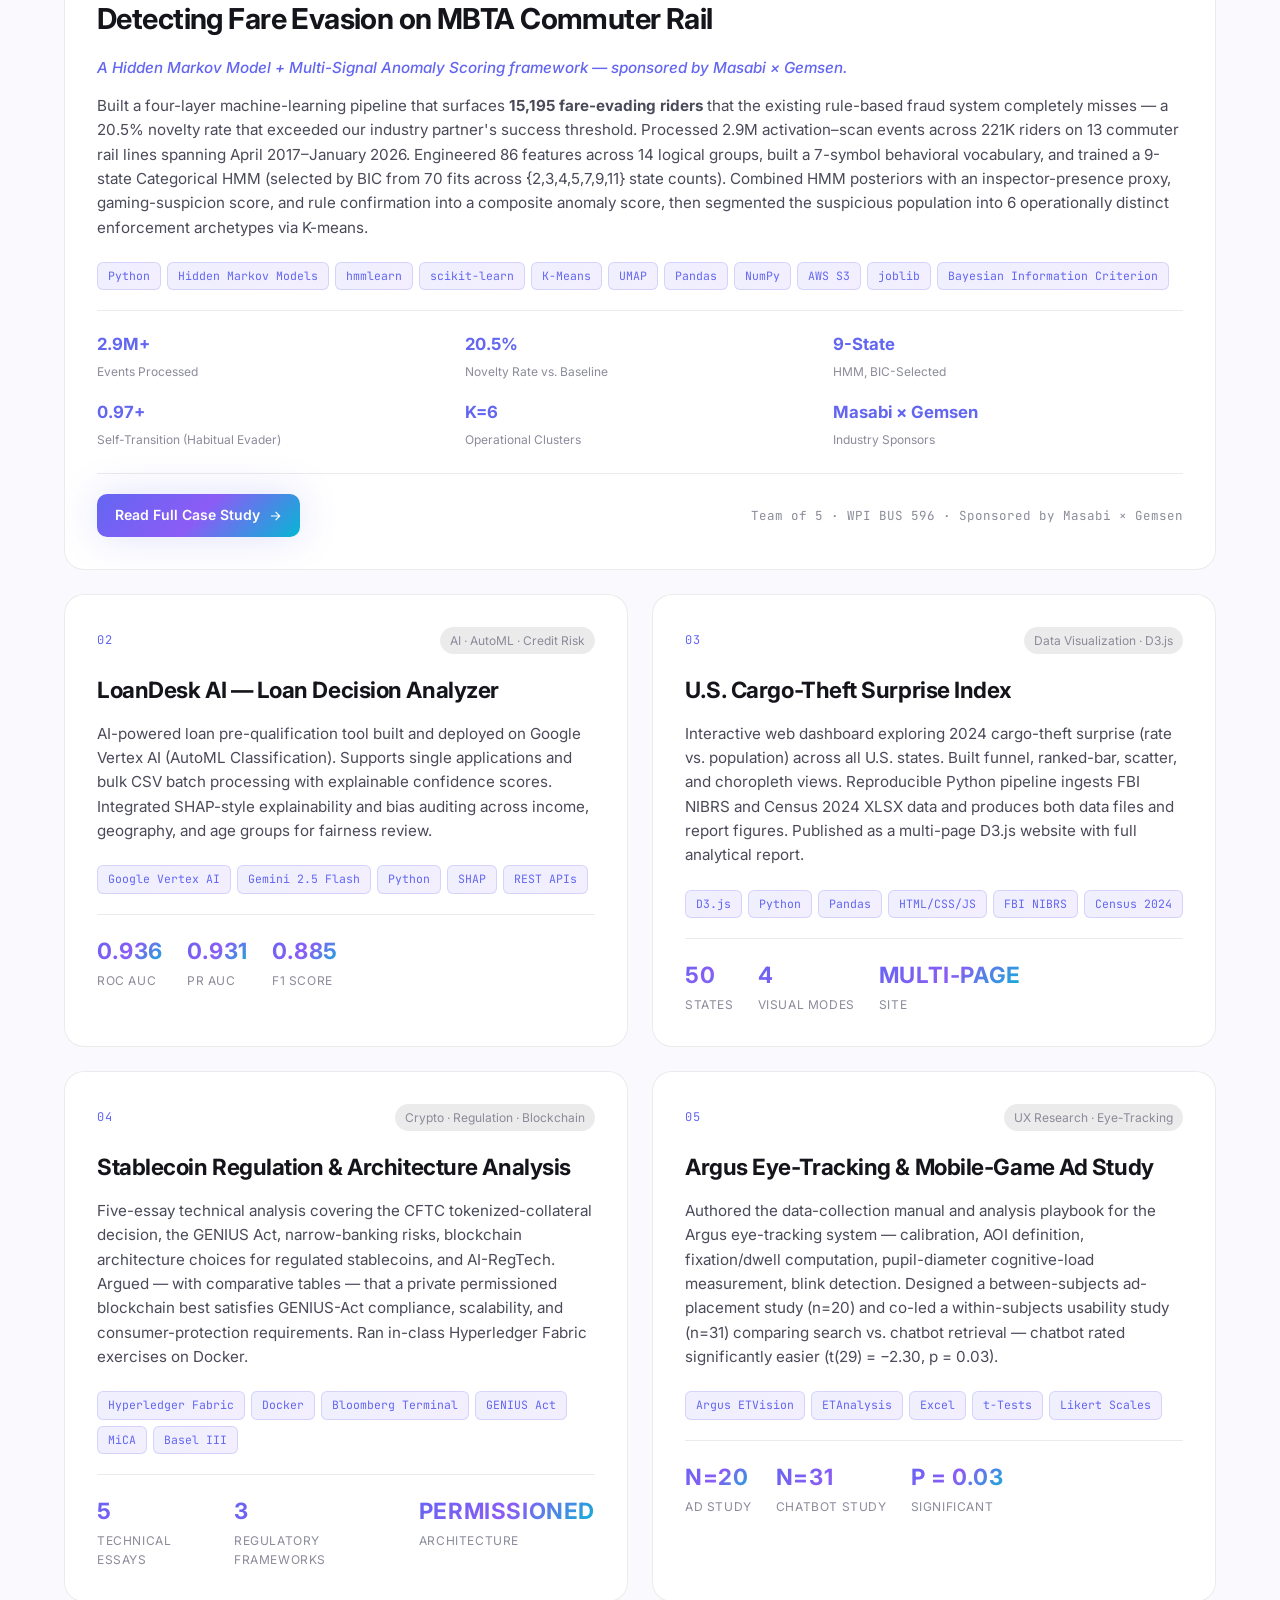
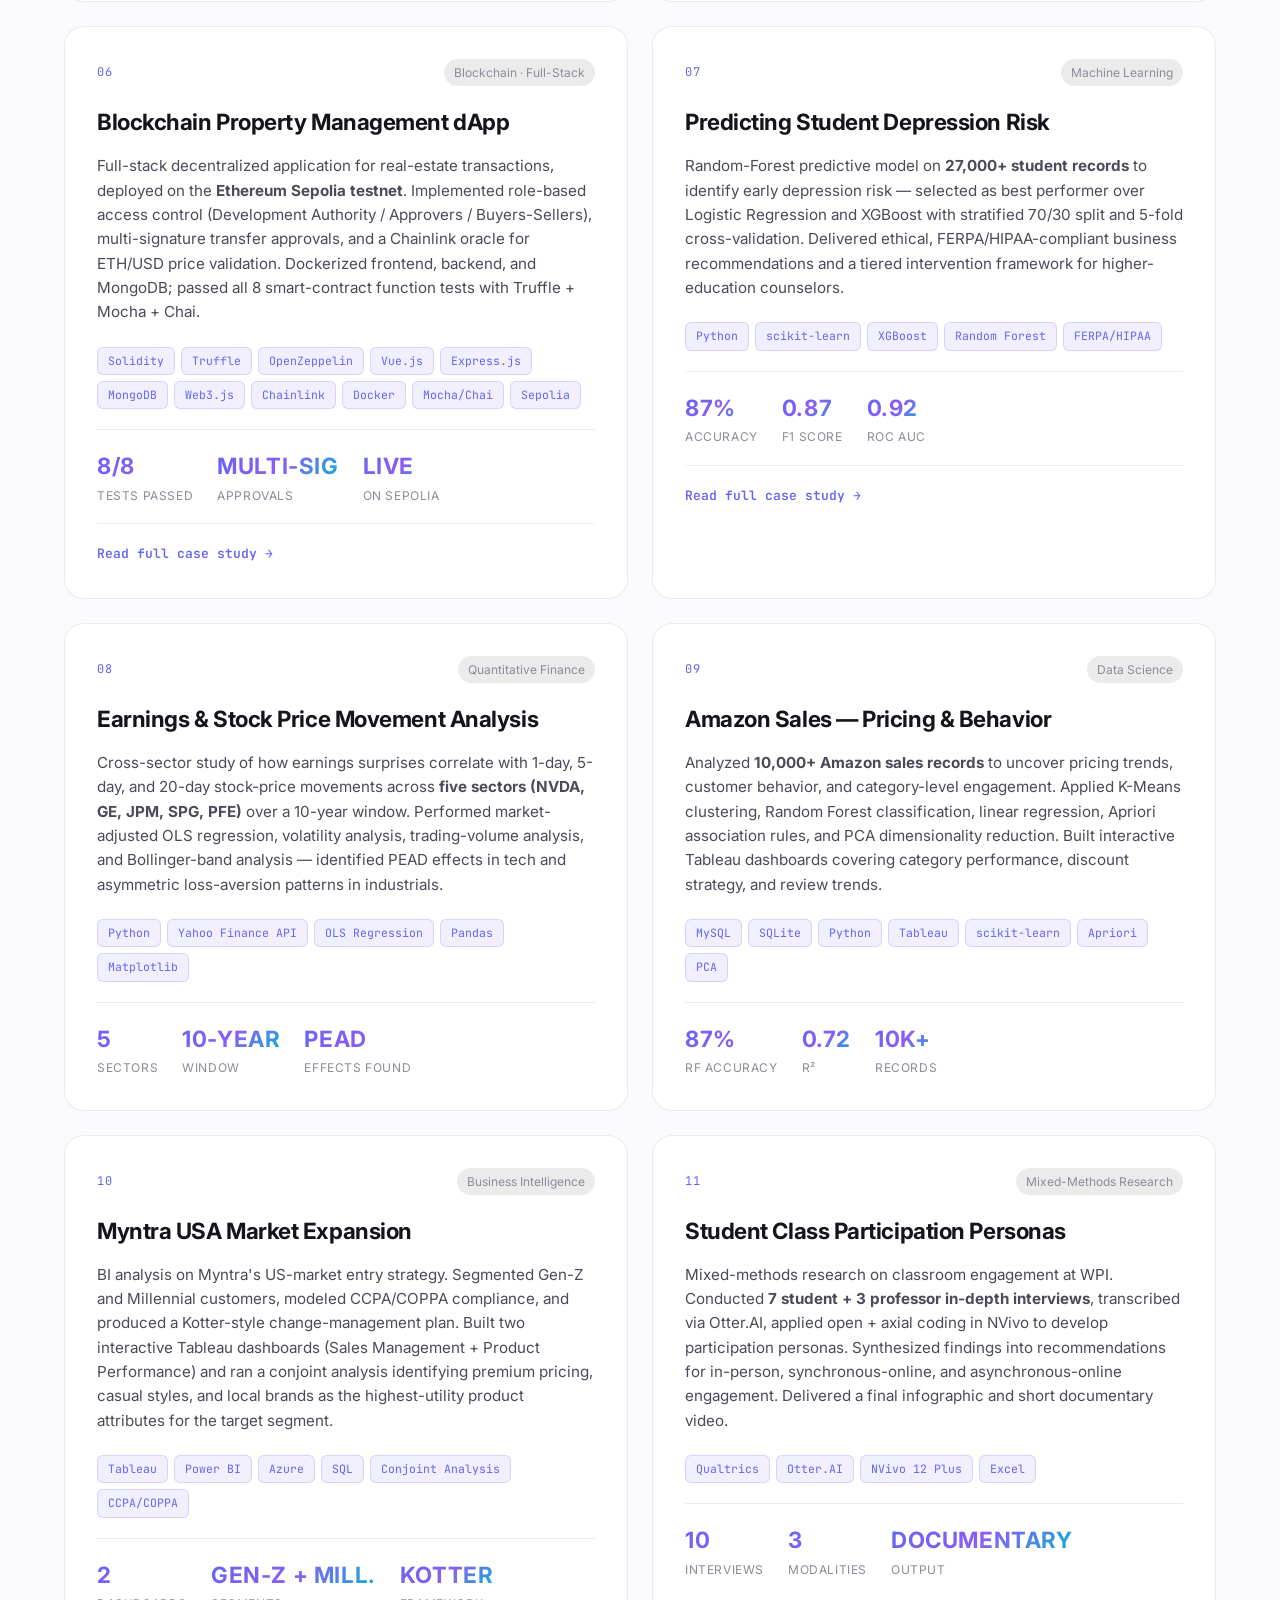
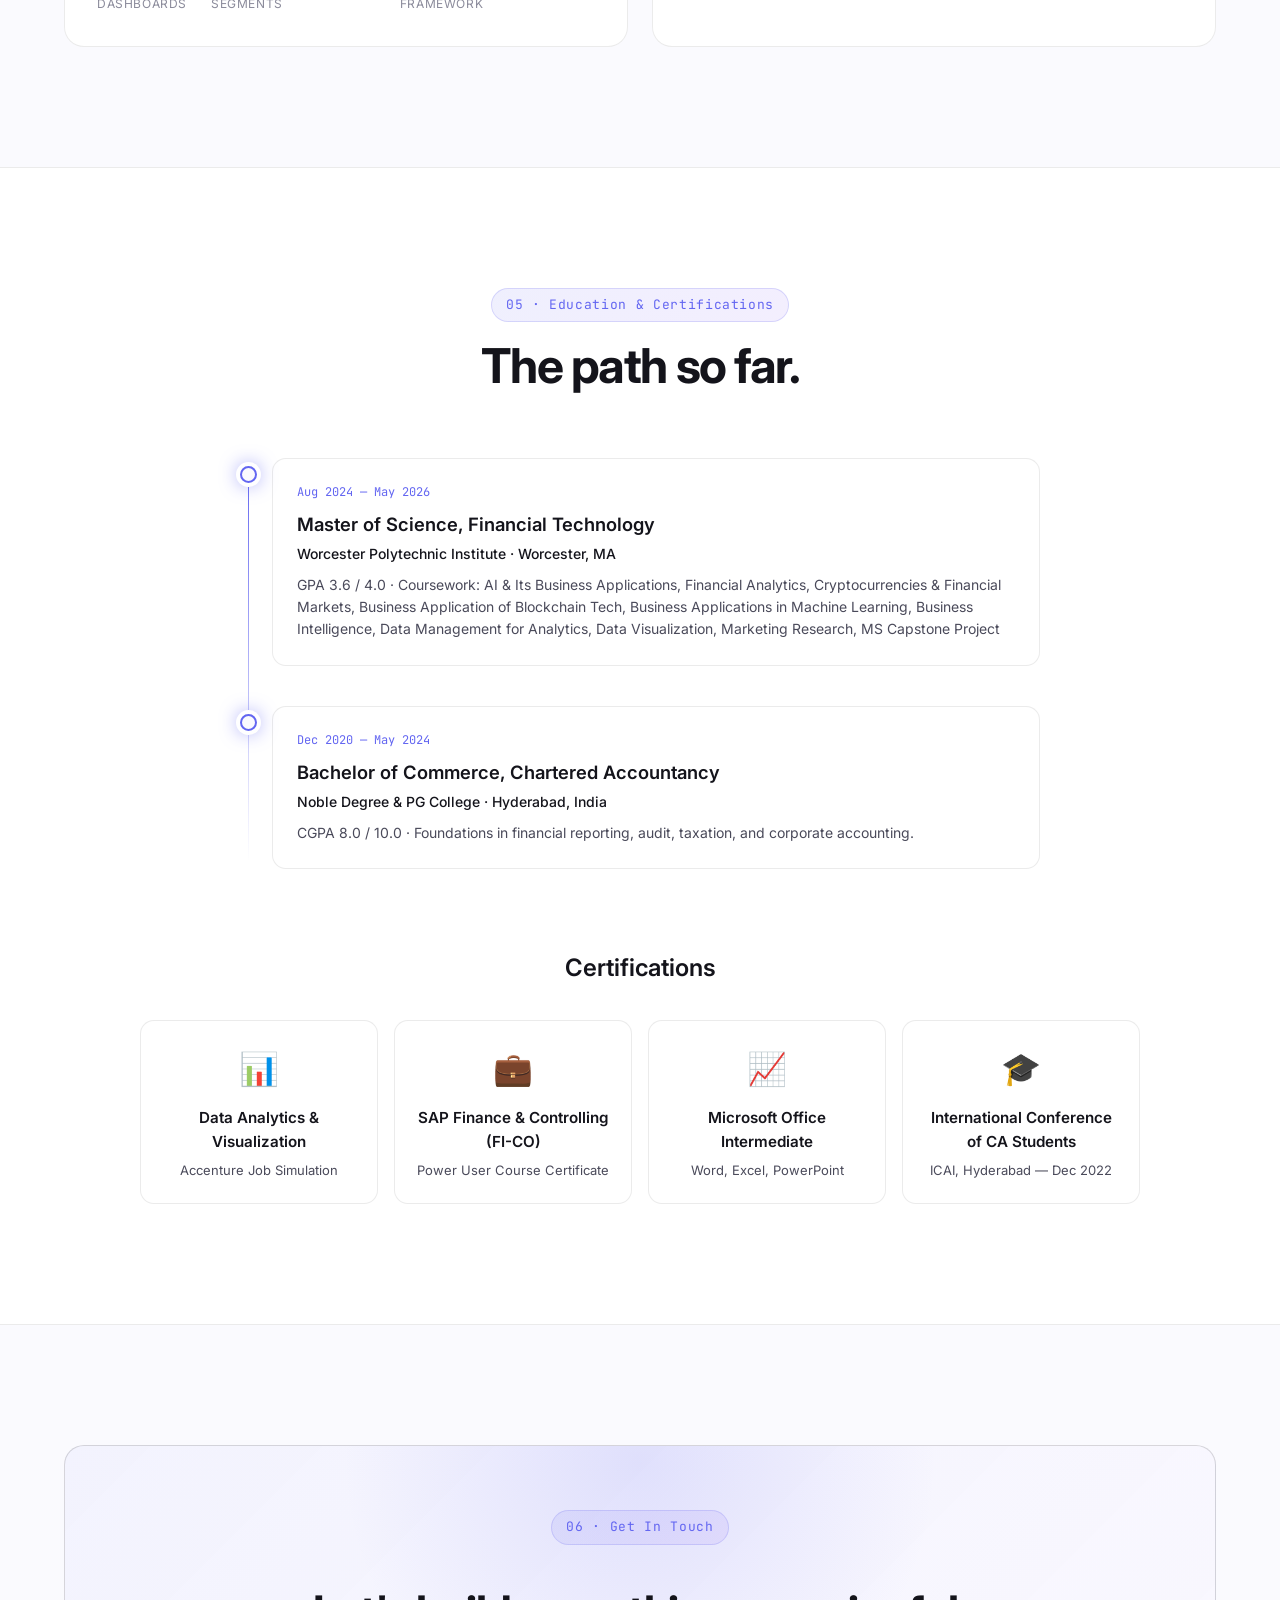
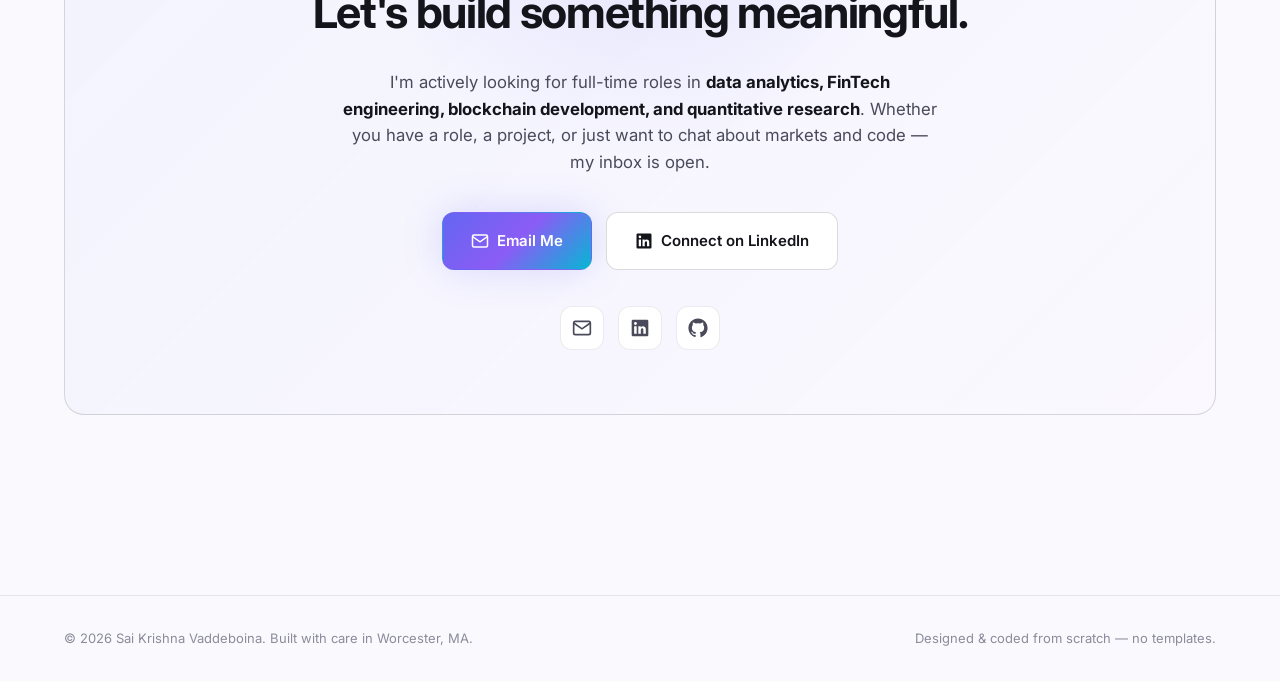
==== commit 7ecdce39: "Sync with v2 resume: GPA 3.6, add 4 new projects (LoanDesk AI, Cargo Theft Index, Stablecoin, Eye-Tr" ====
--- a/index.html
+++ b/index.html
@@ -89,11 +89,11 @@
               <div class="stat-label">Fraud Cases Surfaced</div>
             </div>
             <div class="stat">
-              <div class="stat-num">3.81<span>/4.0</span></div>
+              <div class="stat-num">3.6<span>/4.0</span></div>
               <div class="stat-label">GPA · WPI</div>
             </div>
             <div class="stat">
-              <div class="stat-num">7+</div>
+              <div class="stat-num">11+</div>
               <div class="stat-label">Shipped Projects</div>
             </div>
           </div>
@@ -138,31 +138,32 @@
     <div class="container">
       <div class="section-header reveal">
         <span class="section-tag">01 · About</span>
-        <h2 class="section-title">A finance brain with an engineer's toolkit.</h2>
+        <h2 class="section-title">About me.</h2>
       </div>
       <div class="about-grid">
         <div class="about-text reveal">
           <p>
-            I started in <strong>commerce and chartered accountancy</strong> in Hyderabad, India —
-            a world of ledgers, audit trails, and numbers that tell stories. Today, I'm completing
-            a Master's in <strong>Financial Technology</strong> at Worcester Polytechnic Institute,
-            translating that finance fluency into code, dashboards, and decentralized systems.
+            I'm from Hyderabad, India, where I did my Bachelor's in Commerce with a focus on
+            chartered accountancy. After college, I wanted to combine that finance background with
+            technology, so I came to Worcester Polytechnic Institute for an
+            <strong>MS in Financial Technology</strong>.
           </p>
           <p>
-            My current capstone — sponsored by <strong>Masabi × Gemsen</strong> — applies Hidden Markov
-            Models and multi-signal anomaly scoring to surface 15K+ fare-evading riders on the MBTA
-            commuter rail that the existing rule-based fraud system completely misses. It's the kind
-            of work I want to keep doing: real data, real impact, real machine learning.
+            Right now I'm finishing my capstone with industry partners
+            <strong>Masabi × Gemsen</strong>. We're using Hidden Markov Models to detect fare evasion
+            on the MBTA commuter rail — our pipeline finds 15,000+ riders that the existing
+            rule-based system misses. Working on real production data with an industry sponsor has
+            easily been the most interesting part of my program.
           </p>
           <p>
-            My work sits at the intersection of three forces shaping modern finance:
-            <strong>data analytics</strong> that uncovers patterns markets miss,
-            <strong>machine learning</strong> that makes predictions actionable, and
-            <strong>blockchain</strong> that rebuilds trust from first principles.
+            Most of my projects sit somewhere between <strong>data analytics</strong>,
+            <strong>machine learning</strong>, and <strong>blockchain</strong>. I like problems
+            with actual data behind them and a clear question to answer.
           </p>
           <p>
-            I'm looking for opportunities where I can apply this stack to real-world problems —
-            quantitative analysis, FinTech product development, data science, or blockchain engineering.
+            I graduate in May 2026 and I'm looking for full-time roles in data analytics, FinTech,
+            machine learning, or blockchain. If any of that overlaps with what you're hiring for,
+            please reach out.
           </p>
           <div class="about-tags">
             <span class="tag">Data Analytics</span>
@@ -198,7 +199,7 @@
           </div>
           <div class="info-row">
             <span class="info-label">GPA</span>
-            <span class="info-value">3.81 / 4.0</span>
+            <span class="info-value">3.6 / 4.0</span>
           </div>
           <div class="info-row">
             <span class="info-label">Languages</span>
@@ -225,10 +226,11 @@
           </div>
           <h3>Programming</h3>
           <ul class="skill-list">
-            <li>Python <span>· Pandas, NumPy, Matplotlib</span></li>
-            <li>SQL <span>· MySQL, PostgreSQL</span></li>
-            <li>JavaScript <span>· Vue.js, Express.js</span></li>
+            <li>Python <span>· Pandas, NumPy, scikit-learn, hmmlearn, Matplotlib</span></li>
+            <li>SQL <span>· MySQL, SQLite</span></li>
             <li>Solidity <span>· Smart Contracts</span></li>
+            <li>JavaScript <span>· Vue.js, Express.js, Node.js</span></li>
+            <li>R <span>· Statistical Analysis</span></li>
           </ul>
         </div>
 
@@ -236,12 +238,14 @@
           <div class="skill-icon">
             <svg width="28" height="28" viewBox="0 0 24 24" fill="none" stroke="currentColor" stroke-width="2"><line x1="18" y1="20" x2="18" y2="10"/><line x1="12" y1="20" x2="12" y2="4"/><line x1="6" y1="20" x2="6" y2="14"/></svg>
           </div>
-          <h3>Data &amp; Analytics</h3>
+          <h3>Data &amp; Visualization</h3>
           <ul class="skill-list">
             <li>Tableau <span>· Dashboards, KPIs</span></li>
             <li>Power BI <span>· DAX, Modeling</span></li>
+            <li>D3.js <span>· Interactive Web Viz</span></li>
             <li>Excel <span>· Advanced, Pivot, VBA</span></li>
             <li>NVivo 12 Plus <span>· Qualitative Analysis</span></li>
+            <li>Conjoint Analysis <span>· Preference Modeling</span></li>
           </ul>
         </div>
 
@@ -255,6 +259,9 @@
             <li>OpenZeppelin <span>· Secure Contracts</span></li>
             <li>Web3.js <span>· dApp Integration</span></li>
             <li>Chainlink <span>· Oracles</span></li>
+            <li>Ethereum Sepolia <span>· Testnet Deploys</span></li>
+            <li>Hyperledger Fabric <span>· Permissioned</span></li>
+            <li>Mocha / Chai <span>· Contract Testing</span></li>
           </ul>
         </div>
 
@@ -262,11 +269,13 @@
           <div class="skill-icon">
             <svg width="28" height="28" viewBox="0 0 24 24" fill="none" stroke="currentColor" stroke-width="2"><path d="M9 19c-5 1.5-5-2.5-7-3m14 6v-3.87a3.37 3.37 0 0 0-.94-2.61c3.14-.35 6.44-1.54 6.44-7A5.44 5.44 0 0 0 20 4.77 5.07 5.07 0 0 0 19.91 1S18.73.65 16 2.48a13.38 13.38 0 0 0-7 0C6.27.65 5.09 1 5.09 1A5.07 5.07 0 0 0 5 4.77a5.44 5.44 0 0 0-1.5 3.78c0 5.42 3.3 6.61 6.44 7A3.37 3.37 0 0 0 9 18.13V22"/></svg>
           </div>
-          <h3>Tools &amp; DevOps</h3>
+          <h3>Cloud &amp; DevOps</h3>
           <ul class="skill-list">
-            <li>Git &amp; GitHub <span>· Version Control</span></li>
+            <li>AWS S3 <span>· Object Storage</span></li>
+            <li>Google Cloud <span>· Vertex AI, AutoML</span></li>
+            <li>Microsoft Azure <span>· Cloud Services</span></li>
             <li>Docker <span>· Containerization</span></li>
-            <li>Microsoft Azure <span>· Cloud</span></li>
+            <li>Git &amp; GitHub <span>· Version Control, CI/CD</span></li>
             <li>MongoDB <span>· NoSQL</span></li>
           </ul>
         </div>
@@ -275,12 +284,14 @@
           <div class="skill-icon">
             <svg width="28" height="28" viewBox="0 0 24 24" fill="none" stroke="currentColor" stroke-width="2"><circle cx="12" cy="12" r="10"/><path d="M2 12h20M12 2a15.3 15.3 0 0 1 4 10 15.3 15.3 0 0 1-4 10 15.3 15.3 0 0 1-4-10 15.3 15.3 0 0 1 4-10z"/></svg>
           </div>
-          <h3>Machine Learning</h3>
+          <h3>Machine Learning &amp; AI</h3>
           <ul class="skill-list">
-            <li>Random Forest <span>· Classification</span></li>
-            <li>XGBoost <span>· Gradient Boosting</span></li>
-            <li>K-Means <span>· Clustering</span></li>
-            <li>Logistic Regression</li>
+            <li>Hidden Markov Models <span>· Sequence Modeling</span></li>
+            <li>Random Forest · XGBoost <span>· Ensemble Learning</span></li>
+            <li>Logistic Regression · K-Means <span>· Baselines &amp; Clustering</span></li>
+            <li>Google Vertex AI <span>· AutoML Classification</span></li>
+            <li>SHAP <span>· Model Explainability</span></li>
+            <li>UMAP <span>· Dimensionality Reduction</span></li>
           </ul>
         </div>
 
@@ -288,12 +299,15 @@
           <div class="skill-icon">
             <svg width="28" height="28" viewBox="0 0 24 24" fill="none" stroke="currentColor" stroke-width="2"><path d="M12 2L2 7l10 5 10-5-10-5z"/><path d="M2 17l10 5 10-5"/><path d="M2 12l10 5 10-5"/></svg>
           </div>
-          <h3>Finance Domain</h3>
+          <h3>FinTech Domain</h3>
           <ul class="skill-list">
-            <li>Financial Analytics</li>
-            <li>SAP FI-CO</li>
+            <li>Credit Risk · Fraud Detection</li>
+            <li>GENIUS Act · MiCA · Basel III <span>· Regulatory</span></li>
+            <li>CCPA / COPPA · FERPA / HIPAA <span>· Privacy</span></li>
+            <li>Stablecoin Architecture</li>
+            <li>SAP FI-CO · Financial Analytics</li>
+            <li>Bloomberg Terminal · Earnings Analysis</li>
             <li>Chartered Accountancy <span>· Foundations</span></li>
-            <li>Equity &amp; Crypto Markets</li>
           </ul>
         </div>
       </div>
@@ -365,7 +379,7 @@
       <div class="section-header reveal">
         <span class="section-tag">04 · Selected Work</span>
         <h2 class="section-title">Projects that ship.</h2>
-        <p class="section-sub">Seven end-to-end builds spanning industry-sponsored ML research, blockchain dApps, quantitative finance, and business intelligence.</p>
+        <p class="section-sub">Eleven end-to-end builds spanning industry-sponsored ML research, AutoML, blockchain dApps, regulatory analysis, data visualization, and quantitative finance.</p>
       </div>
 
       <div class="projects-grid">
@@ -428,89 +442,205 @@
           </div>
         </article>
 
-        <!-- Project 2: Blockchain dApp -->
+        <!-- Project 2: LoanDesk AI (NEW from v2 resume) -->
         <article class="project-card reveal">
           <div class="project-meta">
             <span class="project-num">02</span>
+            <span class="project-type">AI · AutoML · Credit Risk</span>
+          </div>
+          <h3 class="project-title">LoanDesk AI — Loan Decision Analyzer</h3>
+          <p class="project-description">
+            AI-powered loan pre-qualification tool built and deployed on Google Vertex AI (AutoML
+            Classification). Supports single applications and bulk CSV batch processing with
+            explainable confidence scores. Integrated SHAP-style explainability and bias auditing
+            across income, geography, and age groups for fairness review.
+          </p>
+          <div class="project-stack">
+            <span>Google Vertex AI</span><span>Gemini 2.5 Flash</span><span>Python</span>
+            <span>SHAP</span><span>REST APIs</span>
+          </div>
+          <div class="project-metrics">
+            <div><strong>0.936</strong> ROC AUC</div>
+            <div><strong>0.931</strong> PR AUC</div>
+            <div><strong>0.885</strong> F1 Score</div>
+          </div>
+        </article>
+
+        <!-- Project 3: Cargo Theft Surprise (NEW from v2 resume) -->
+        <article class="project-card reveal">
+          <div class="project-meta">
+            <span class="project-num">03</span>
+            <span class="project-type">Data Visualization · D3.js</span>
+          </div>
+          <h3 class="project-title">U.S. Cargo-Theft Surprise Index</h3>
+          <p class="project-description">
+            Interactive web dashboard exploring 2024 cargo-theft surprise (rate vs. population)
+            across all U.S. states. Built funnel, ranked-bar, scatter, and choropleth views.
+            Reproducible Python pipeline ingests FBI NIBRS and Census 2024 XLSX data and produces
+            both data files and report figures. Published as a multi-page D3.js website with full
+            analytical report.
+          </p>
+          <div class="project-stack">
+            <span>D3.js</span><span>Python</span><span>Pandas</span>
+            <span>HTML/CSS/JS</span><span>FBI NIBRS</span><span>Census 2024</span>
+          </div>
+          <div class="project-metrics">
+            <div><strong>50</strong> States</div>
+            <div><strong>4</strong> Visual Modes</div>
+            <div><strong>Multi-page</strong> Site</div>
+          </div>
+        </article>
+
+        <!-- Project 4: Stablecoin Regulation (NEW from v2 resume) -->
+        <article class="project-card reveal">
+          <div class="project-meta">
+            <span class="project-num">04</span>
+            <span class="project-type">Crypto · Regulation · Blockchain</span>
+          </div>
+          <h3 class="project-title">Stablecoin Regulation &amp; Architecture Analysis</h3>
+          <p class="project-description">
+            Five-essay technical analysis covering the CFTC tokenized-collateral decision, the
+            GENIUS Act, narrow-banking risks, blockchain architecture choices for regulated
+            stablecoins, and AI-RegTech. Argued — with comparative tables — that a private
+            permissioned blockchain best satisfies GENIUS-Act compliance, scalability, and
+            consumer-protection requirements. Ran in-class Hyperledger Fabric exercises on Docker.
+          </p>
+          <div class="project-stack">
+            <span>Hyperledger Fabric</span><span>Docker</span><span>Bloomberg Terminal</span>
+            <span>GENIUS Act</span><span>MiCA</span><span>Basel III</span>
+          </div>
+          <div class="project-metrics">
+            <div><strong>5</strong> Technical Essays</div>
+            <div><strong>3</strong> Regulatory Frameworks</div>
+            <div><strong>Permissioned</strong> Architecture</div>
+          </div>
+        </article>
+
+        <!-- Project 5: Eye-Tracking UX (NEW from v2 resume) -->
+        <article class="project-card reveal">
+          <div class="project-meta">
+            <span class="project-num">05</span>
+            <span class="project-type">UX Research · Eye-Tracking</span>
+          </div>
+          <h3 class="project-title">Argus Eye-Tracking &amp; Mobile-Game Ad Study</h3>
+          <p class="project-description">
+            Authored the data-collection manual and analysis playbook for the Argus eye-tracking
+            system — calibration, AOI definition, fixation/dwell computation, pupil-diameter
+            cognitive-load measurement, blink detection. Designed a between-subjects ad-placement
+            study (n=20) and co-led a within-subjects usability study (n=31) comparing search vs.
+            chatbot retrieval — chatbot rated significantly easier (t(29) = −2.30, p = 0.03).
+          </p>
+          <div class="project-stack">
+            <span>Argus ETVision</span><span>ETAnalysis</span><span>Excel</span>
+            <span>t-Tests</span><span>Likert Scales</span>
+          </div>
+          <div class="project-metrics">
+            <div><strong>n=20</strong> Ad Study</div>
+            <div><strong>n=31</strong> Chatbot Study</div>
+            <div><strong>p = 0.03</strong> Significant</div>
+          </div>
+        </article>
+
+        <!-- Project 6: Blockchain dApp -->
+        <article class="project-card reveal">
+          <div class="project-meta">
+            <span class="project-num">06</span>
             <span class="project-type">Blockchain · Full-Stack</span>
           </div>
           <h3 class="project-title">Blockchain Property Management dApp</h3>
           <p class="project-description">
-            Decentralized real-estate platform with on-chain listings, multi-sig ownership transfers,
-            and role-based access. Smart contracts in Solidity (Truffle + OpenZeppelin); Vue.js + Express
-            + MongoDB stack; Chainlink oracles for real-time price validation; fully Dockerized.
+            Full-stack decentralized application for real-estate transactions, deployed on the
+            <strong>Ethereum Sepolia testnet</strong>. Implemented role-based access control
+            (Development Authority / Approvers / Buyers-Sellers), multi-signature transfer approvals,
+            and a Chainlink oracle for ETH/USD price validation. Dockerized frontend, backend, and
+            MongoDB; passed all 8 smart-contract function tests with Truffle + Mocha + Chai.
           </p>
           <div class="project-stack">
             <span>Solidity</span><span>Truffle</span><span>OpenZeppelin</span>
             <span>Vue.js</span><span>Express.js</span><span>MongoDB</span>
             <span>Web3.js</span><span>Chainlink</span><span>Docker</span>
-          </div>
-          <div class="project-metrics">
-            <div><strong>Multi-Sig</strong> Transfers</div>
-            <div><strong>RBAC</strong> Access</div>
-            <div><strong>Oracle</strong> Pricing</div>
+            <span>Mocha/Chai</span><span>Sepolia</span>
+          </div>
+          <div class="project-metrics">
+            <div><strong>8/8</strong> Tests Passed</div>
+            <div><strong>Multi-Sig</strong> Approvals</div>
+            <div><strong>Live</strong> on Sepolia</div>
           </div>
           <div class="project-card-link">
             <a href="blockchain-property.html">Read full case study →</a>
           </div>
         </article>
 
-        <!-- Project 3: ML -->
-        <article class="project-card reveal">
-          <div class="project-meta">
-            <span class="project-num">03</span>
+        <!-- Project 7: ML -->
+        <article class="project-card reveal">
+          <div class="project-meta">
+            <span class="project-num">07</span>
             <span class="project-type">Machine Learning</span>
           </div>
           <h3 class="project-title">Predicting Student Depression Risk</h3>
           <p class="project-description">
-            ML pipeline on 27,000+ student records using Random Forest, Logistic Regression,
-            and XGBoost to flag early depression signals. Engineered features through encoding,
-            binning, and interaction variables.
-          </p>
-          <div class="project-stack">
-            <span>Python</span><span>scikit-learn</span><span>XGBoost</span><span>Pandas</span>
+            Random-Forest predictive model on <strong>27,000+ student records</strong> to identify
+            early depression risk — selected as best performer over Logistic Regression and XGBoost
+            with stratified 70/30 split and 5-fold cross-validation. Delivered ethical,
+            FERPA/HIPAA-compliant business recommendations and a tiered intervention framework for
+            higher-education counselors.
+          </p>
+          <div class="project-stack">
+            <span>Python</span><span>scikit-learn</span><span>XGBoost</span>
+            <span>Random Forest</span><span>FERPA/HIPAA</span>
           </div>
           <div class="project-metrics">
             <div><strong>87%</strong> Accuracy</div>
-            <div><strong>88%</strong> Recall</div>
-            <div><strong>0.92</strong> AUC</div>
+            <div><strong>0.87</strong> F1 Score</div>
+            <div><strong>0.92</strong> ROC AUC</div>
           </div>
           <div class="project-card-link">
             <a href="depression-risk-ml.html">Read full case study →</a>
           </div>
         </article>
 
-        <!-- Project 4: Quant Finance -->
-        <article class="project-card reveal">
-          <div class="project-meta">
-            <span class="project-num">04</span>
+        <!-- Project 8: Quant Finance -->
+        <article class="project-card reveal">
+          <div class="project-meta">
+            <span class="project-num">08</span>
             <span class="project-type">Quantitative Finance</span>
           </div>
           <h3 class="project-title">Earnings &amp; Stock Price Movement Analysis</h3>
           <p class="project-description">
-            Cross-sector study of how earnings announcements move equity prices. Pulled
-            historical data via Yahoo Finance API, ran regression and trading-volume analysis
-            to correlate earnings surprises with post-announcement returns.
-          </p>
-          <div class="project-stack">
-            <span>Python</span><span>Yahoo Finance API</span><span>Pandas</span><span>Matplotlib</span>
-          </div>
-        </article>
-
-        <!-- Project 5: Data Science -->
-        <article class="project-card reveal">
-          <div class="project-meta">
-            <span class="project-num">05</span>
+            Cross-sector study of how earnings surprises correlate with 1-day, 5-day, and 20-day
+            stock-price movements across <strong>five sectors (NVDA, GE, JPM, SPG, PFE)</strong>
+            over a 10-year window. Performed market-adjusted OLS regression, volatility analysis,
+            trading-volume analysis, and Bollinger-band analysis — identified PEAD effects in tech
+            and asymmetric loss-aversion patterns in industrials.
+          </p>
+          <div class="project-stack">
+            <span>Python</span><span>Yahoo Finance API</span><span>OLS Regression</span>
+            <span>Pandas</span><span>Matplotlib</span>
+          </div>
+          <div class="project-metrics">
+            <div><strong>5</strong> Sectors</div>
+            <div><strong>10-Year</strong> Window</div>
+            <div><strong>PEAD</strong> Effects Found</div>
+          </div>
+        </article>
+
+        <!-- Project 9: Data Science -->
+        <article class="project-card reveal">
+          <div class="project-meta">
+            <span class="project-num">09</span>
             <span class="project-type">Data Science</span>
           </div>
           <h3 class="project-title">Amazon Sales — Pricing &amp; Behavior</h3>
           <p class="project-description">
-            Analyzed 10,000+ Amazon transactions to surface pricing patterns and customer
-            segments. K-Means clustering for personas, Random Forest for category prediction,
-            and regression on revenue drivers.
-          </p>
-          <div class="project-stack">
-            <span>MySQL</span><span>Python</span><span>Tableau</span><span>scikit-learn</span>
+            Analyzed <strong>10,000+ Amazon sales records</strong> to uncover pricing trends,
+            customer behavior, and category-level engagement. Applied K-Means clustering, Random
+            Forest classification, linear regression, Apriori association rules, and PCA dimensionality
+            reduction. Built interactive Tableau dashboards covering category performance, discount
+            strategy, and review trends.
+          </p>
+          <div class="project-stack">
+            <span>MySQL</span><span>SQLite</span><span>Python</span><span>Tableau</span>
+            <span>scikit-learn</span><span>Apriori</span><span>PCA</span>
           </div>
           <div class="project-metrics">
             <div><strong>87%</strong> RF Accuracy</div>
@@ -519,37 +649,52 @@
           </div>
         </article>
 
-        <!-- Project 6: BI -->
-        <article class="project-card reveal">
-          <div class="project-meta">
-            <span class="project-num">06</span>
+        <!-- Project 10: BI -->
+        <article class="project-card reveal">
+          <div class="project-meta">
+            <span class="project-num">10</span>
             <span class="project-type">Business Intelligence</span>
           </div>
           <h3 class="project-title">Myntra USA Market Expansion</h3>
           <p class="project-description">
-            BI workstream evaluating Myntra's hypothetical entry into the US apparel market.
-            Built dashboards on regional demand, customer segmentation, and competitor
-            pricing — feeding a go/no-go strategy recommendation.
+            BI analysis on Myntra's US-market entry strategy. Segmented Gen-Z and Millennial customers,
+            modeled CCPA/COPPA compliance, and produced a Kotter-style change-management plan.
+            Built two interactive Tableau dashboards (Sales Management + Product Performance) and
+            ran a conjoint analysis identifying premium pricing, casual styles, and local brands as
+            the highest-utility product attributes for the target segment.
           </p>
           <div class="project-stack">
             <span>Tableau</span><span>Power BI</span><span>Azure</span><span>SQL</span>
-          </div>
-        </article>
-
-        <!-- Project 7: Research -->
-        <article class="project-card reveal">
-          <div class="project-meta">
-            <span class="project-num">07</span>
+            <span>Conjoint Analysis</span><span>CCPA/COPPA</span>
+          </div>
+          <div class="project-metrics">
+            <div><strong>2</strong> Dashboards</div>
+            <div><strong>Gen-Z + Mill.</strong> Segments</div>
+            <div><strong>Kotter</strong> Framework</div>
+          </div>
+        </article>
+
+        <!-- Project 11: Research -->
+        <article class="project-card reveal">
+          <div class="project-meta">
+            <span class="project-num">11</span>
             <span class="project-type">Mixed-Methods Research</span>
           </div>
-          <h3 class="project-title">Student Class Participation Analysis</h3>
-          <p class="project-description">
-            Quant + qual research on classroom engagement at WPI. Designed surveys in
-            Qualtrics, ran interviews, used NVivo thematic coding to build personas
-            and recommend engagement interventions.
-          </p>
-          <div class="project-stack">
-            <span>Qualtrics</span><span>NVivo 12 Plus</span><span>Excel</span>
+          <h3 class="project-title">Student Class Participation Personas</h3>
+          <p class="project-description">
+            Mixed-methods research on classroom engagement at WPI. Conducted
+            <strong>7 student + 3 professor in-depth interviews</strong>, transcribed via Otter.AI,
+            applied open + axial coding in NVivo to develop participation personas. Synthesized
+            findings into recommendations for in-person, synchronous-online, and asynchronous-online
+            engagement. Delivered a final infographic and short documentary video.
+          </p>
+          <div class="project-stack">
+            <span>Qualtrics</span><span>Otter.AI</span><span>NVivo 12 Plus</span><span>Excel</span>
+          </div>
+          <div class="project-metrics">
+            <div><strong>10</strong> Interviews</div>
+            <div><strong>3</strong> Modalities</div>
+            <div><strong>Documentary</strong> Output</div>
           </div>
         </article>
       </div>
@@ -571,7 +716,7 @@
             <div class="timeline-date">Aug 2024 — May 2026</div>
             <h3>Master of Science, Financial Technology</h3>
             <p class="timeline-org">Worcester Polytechnic Institute · Worcester, MA</p>
-            <p class="timeline-detail">GPA 3.81 / 4.0 · Coursework: Financial Analytics, Blockchain, Business Intelligence, Data Management for Analytics, Marketing Research, Machine Learning Applications</p>
+            <p class="timeline-detail">GPA 3.6 / 4.0 · Coursework: AI &amp; Its Business Applications, Financial Analytics, Cryptocurrencies &amp; Financial Markets, Business Application of Blockchain Tech, Business Applications in Machine Learning, Business Intelligence, Data Management for Analytics, Data Visualization, Marketing Research, MS Capstone Project</p>
           </div>
         </div>
 
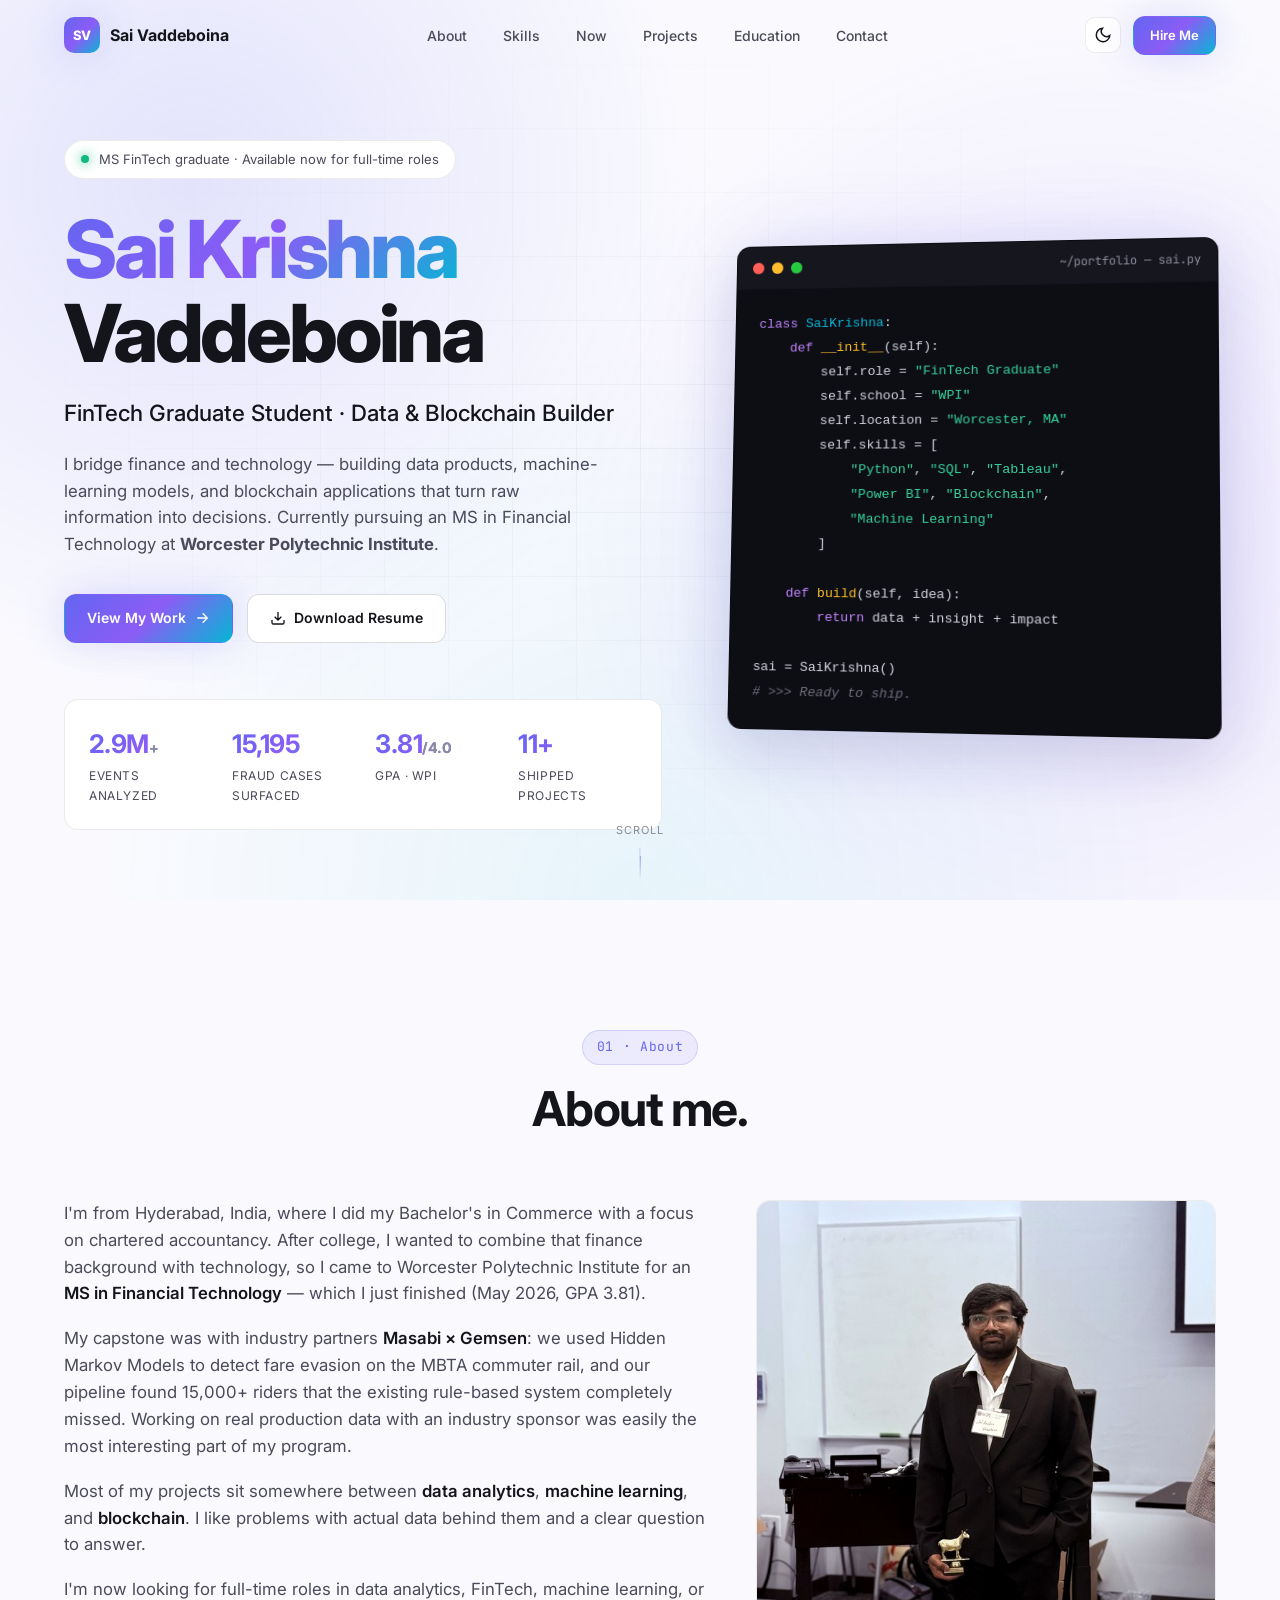
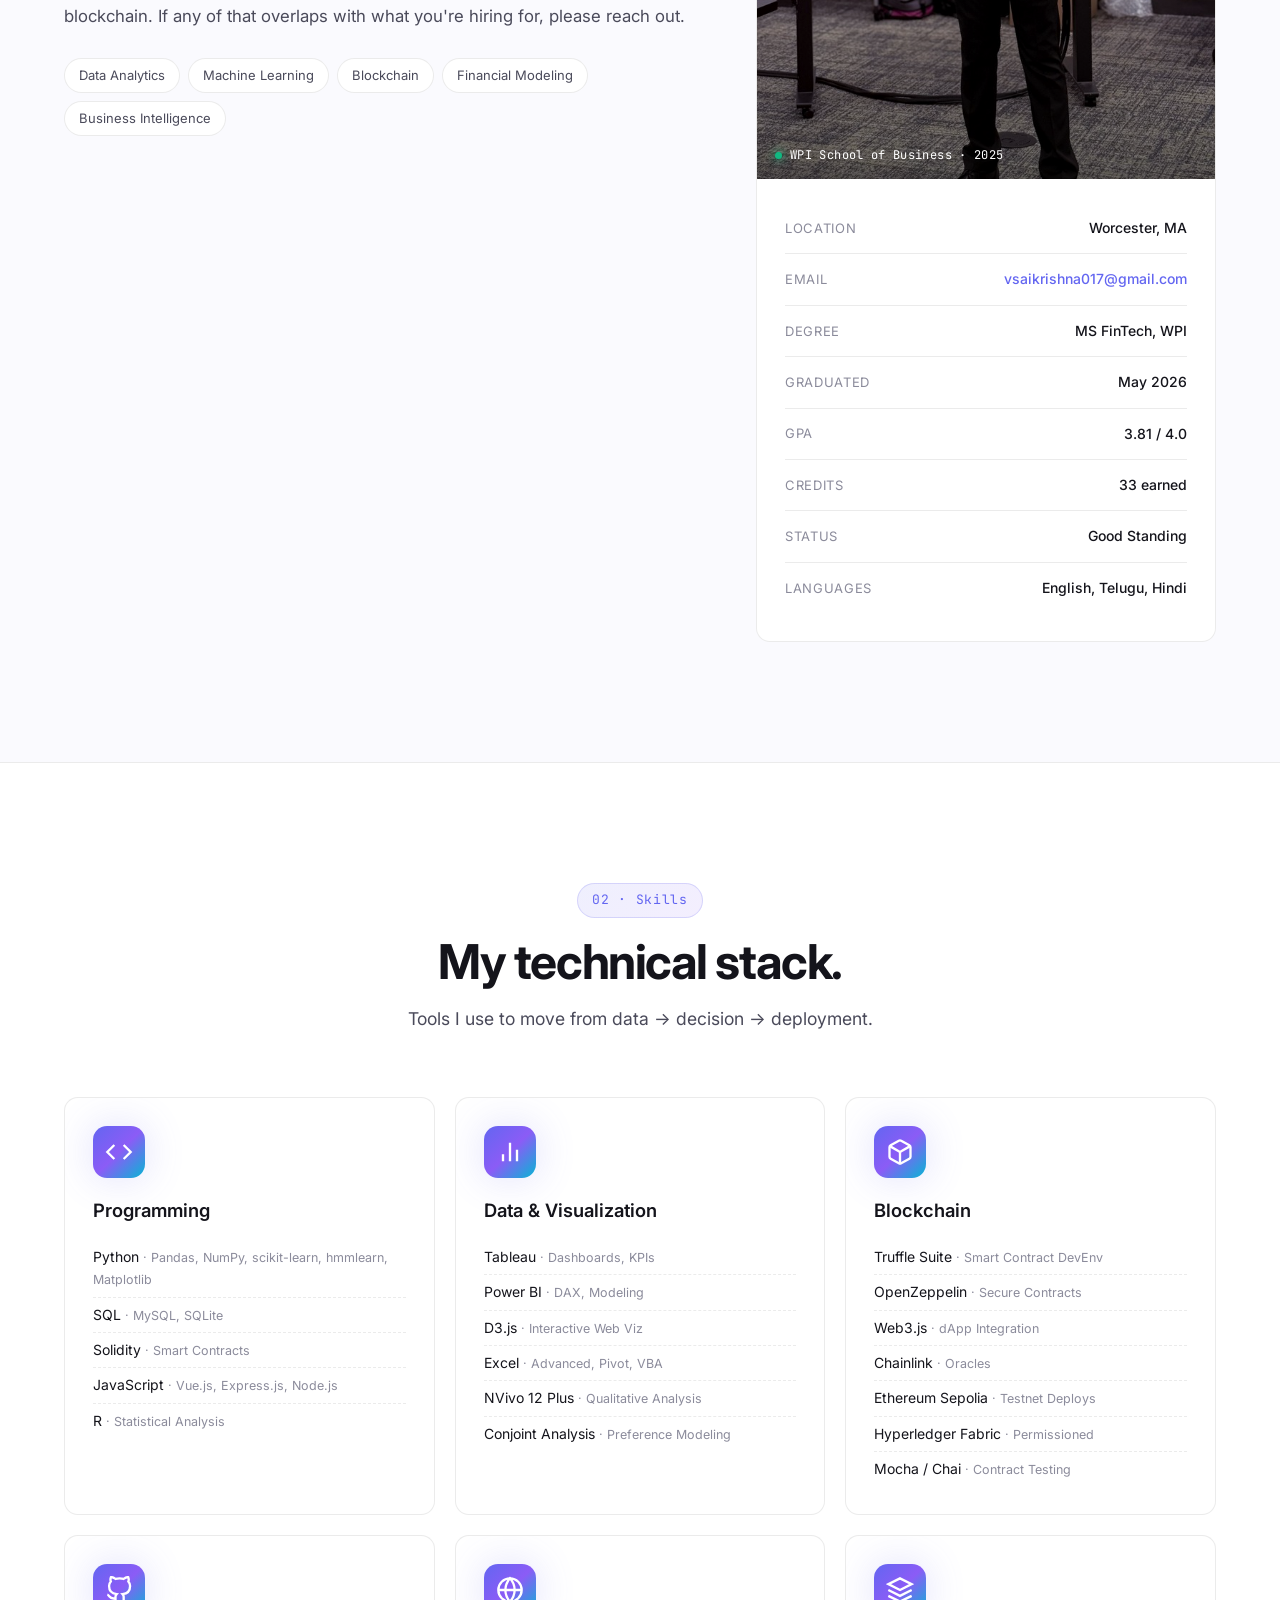
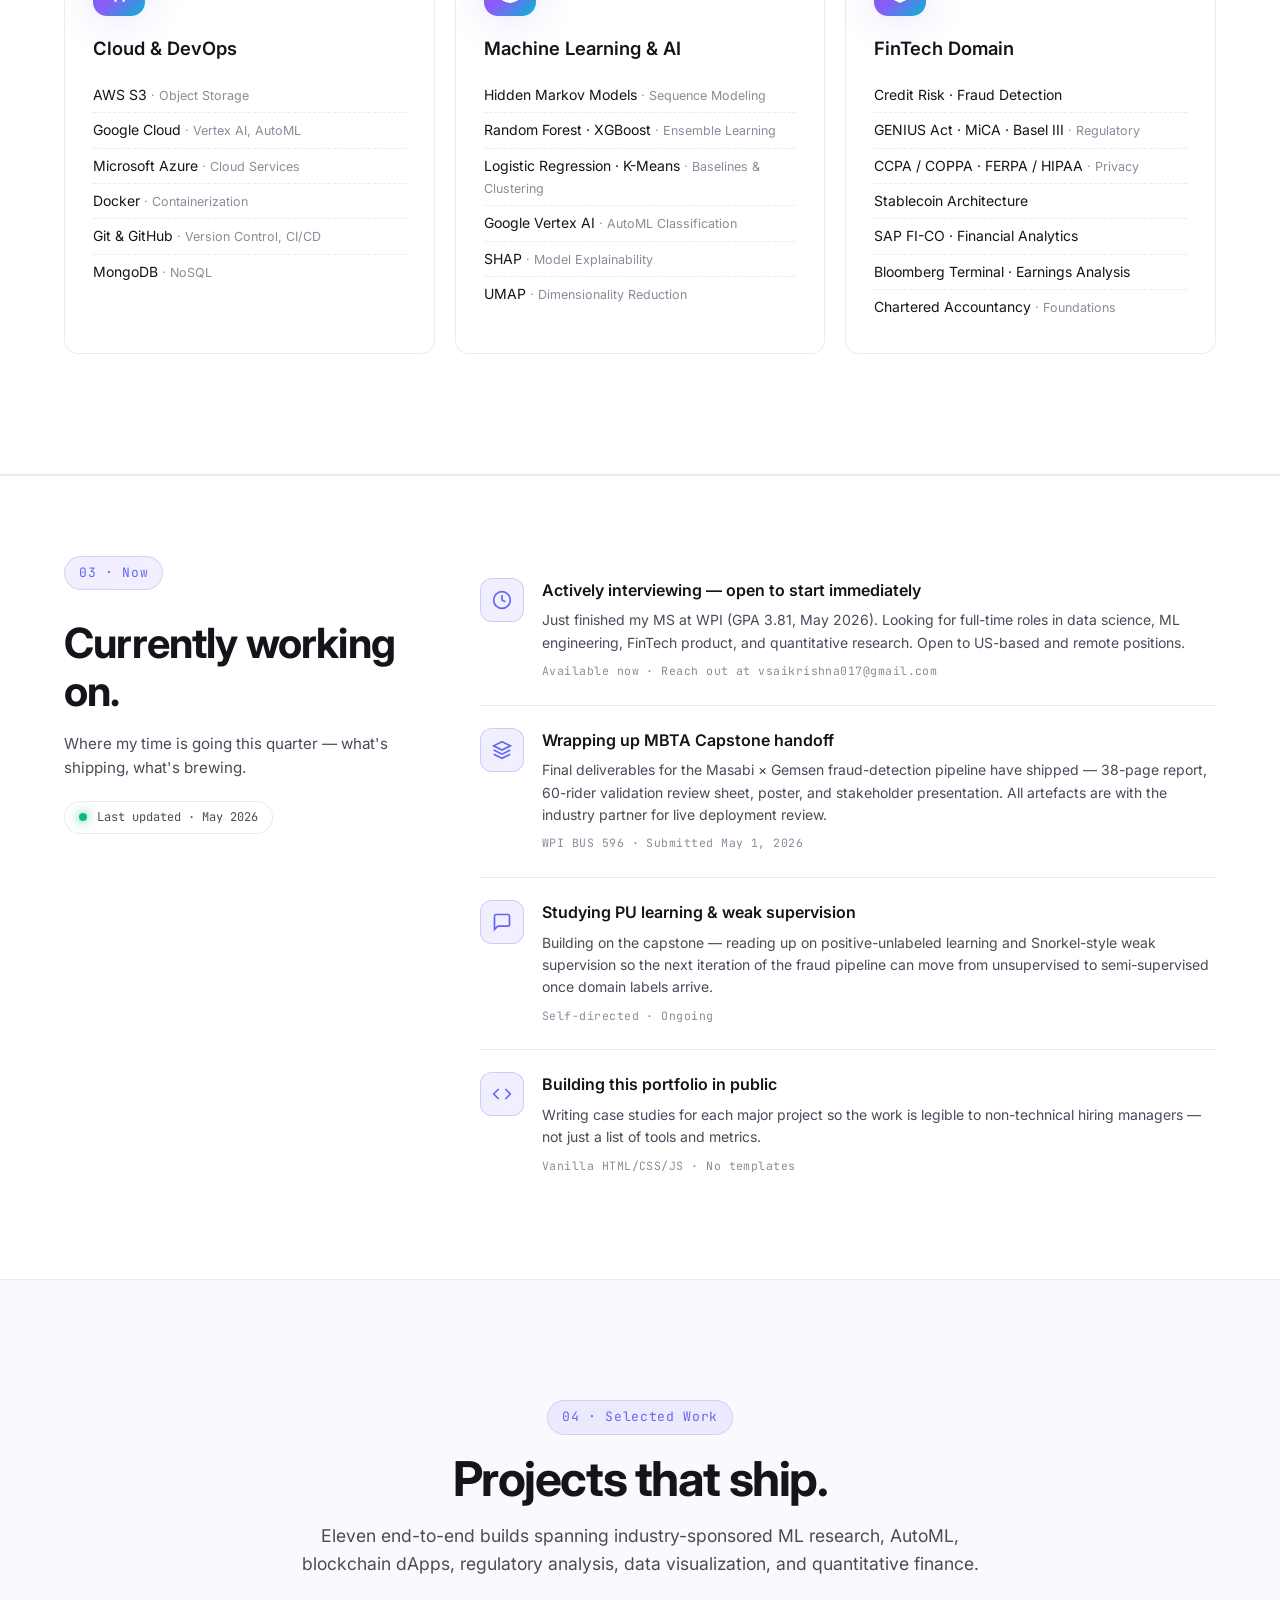
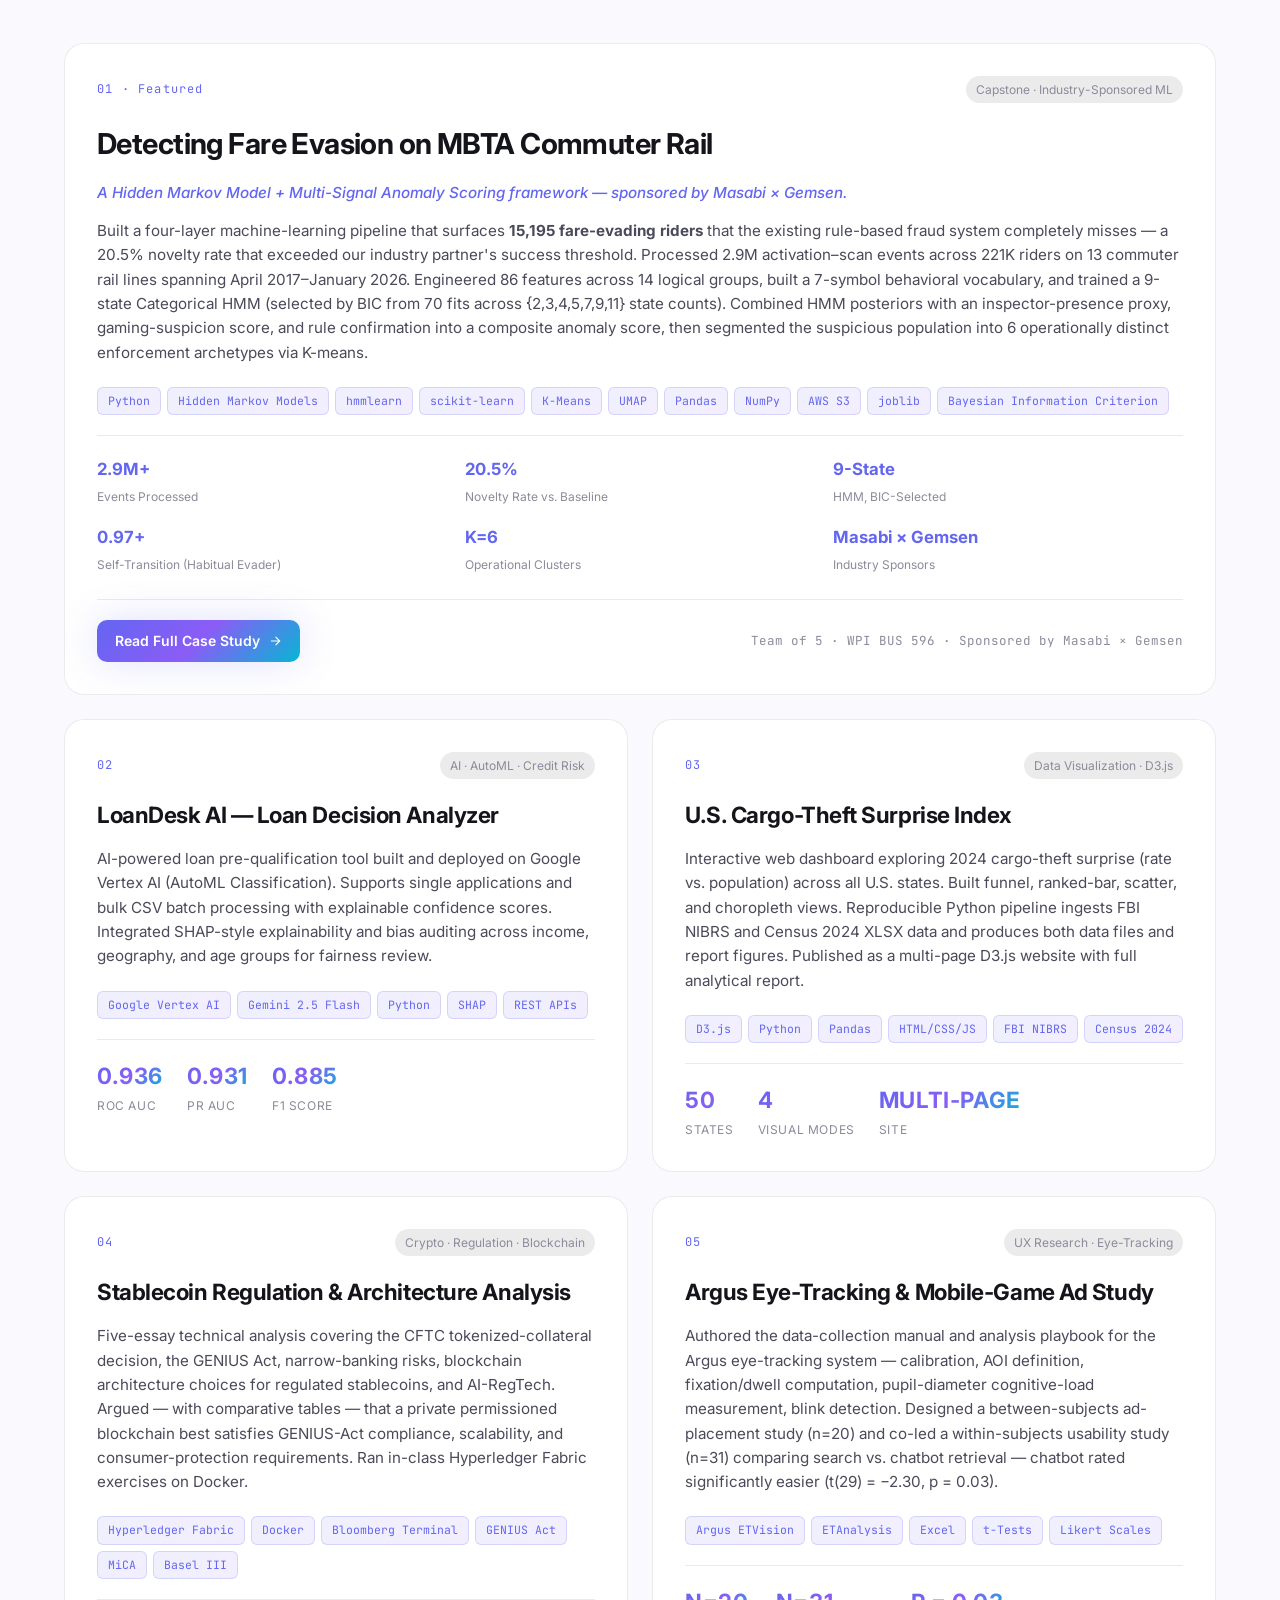
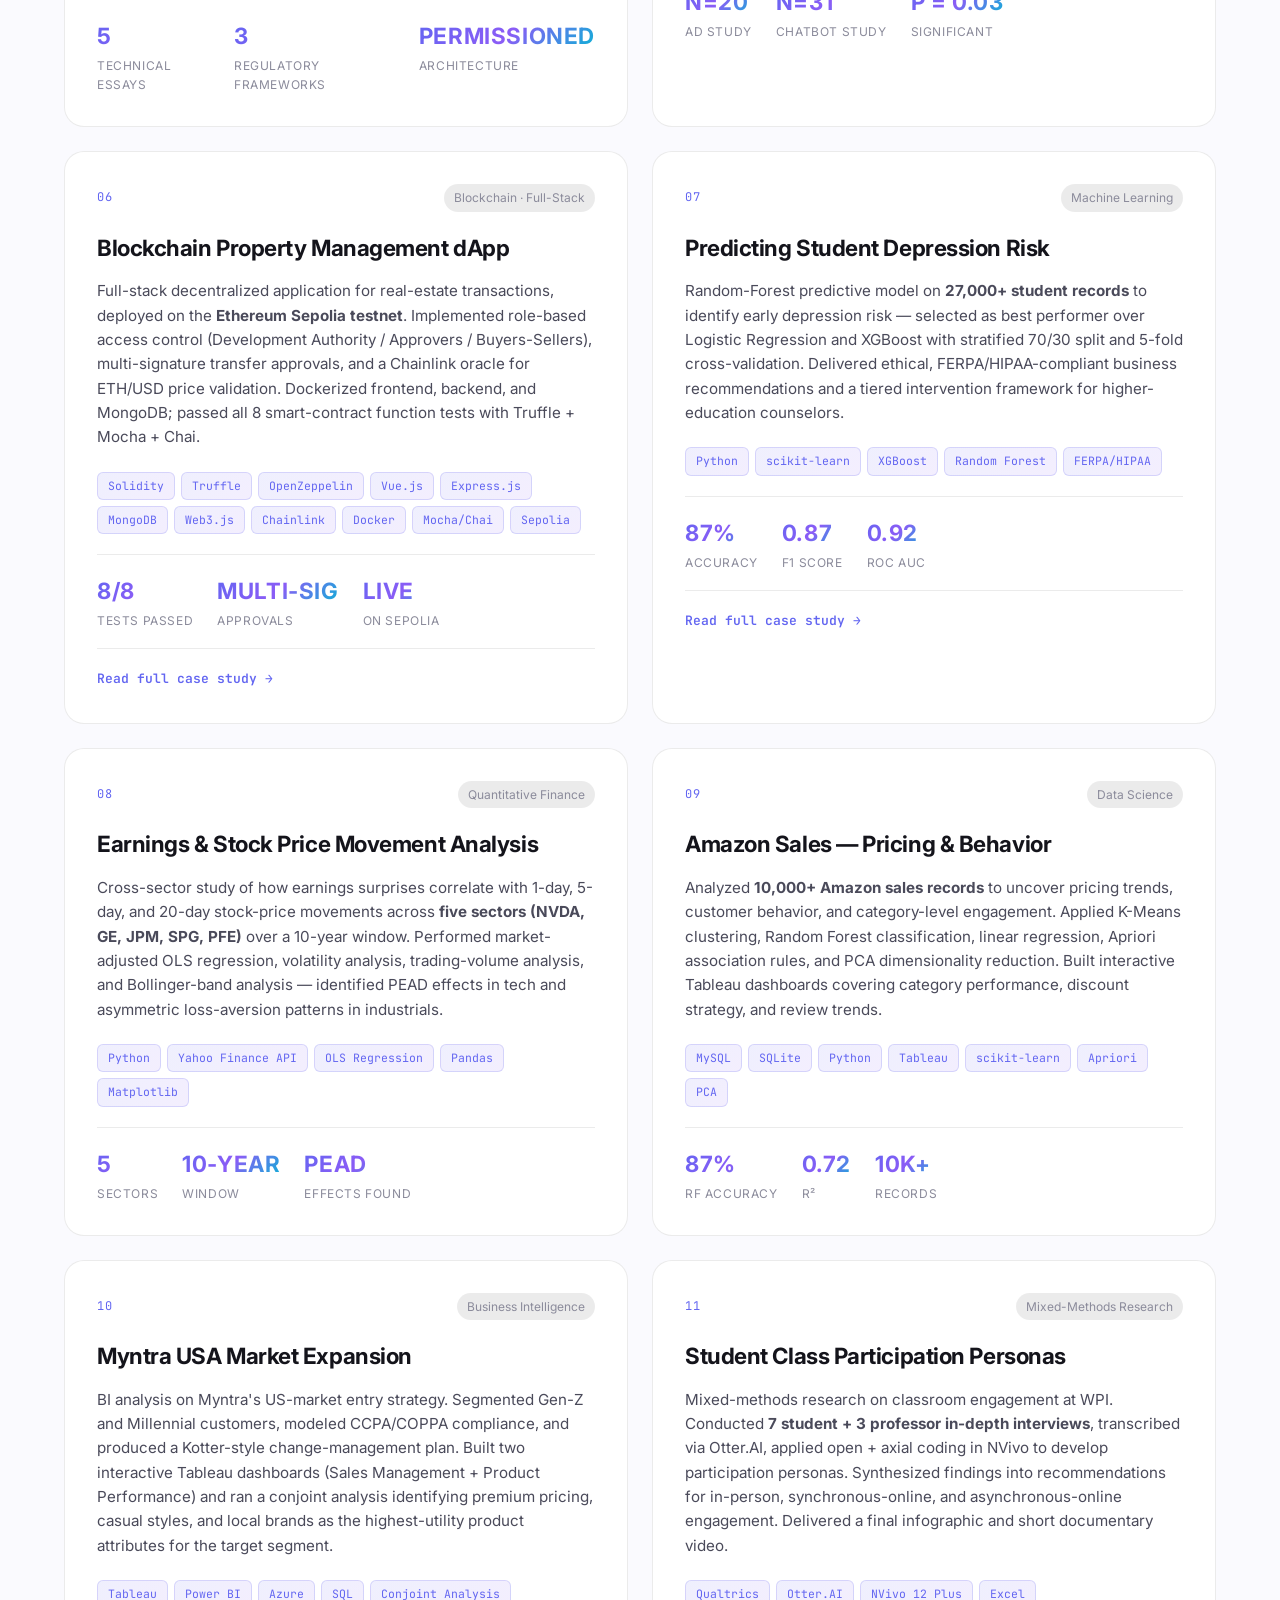
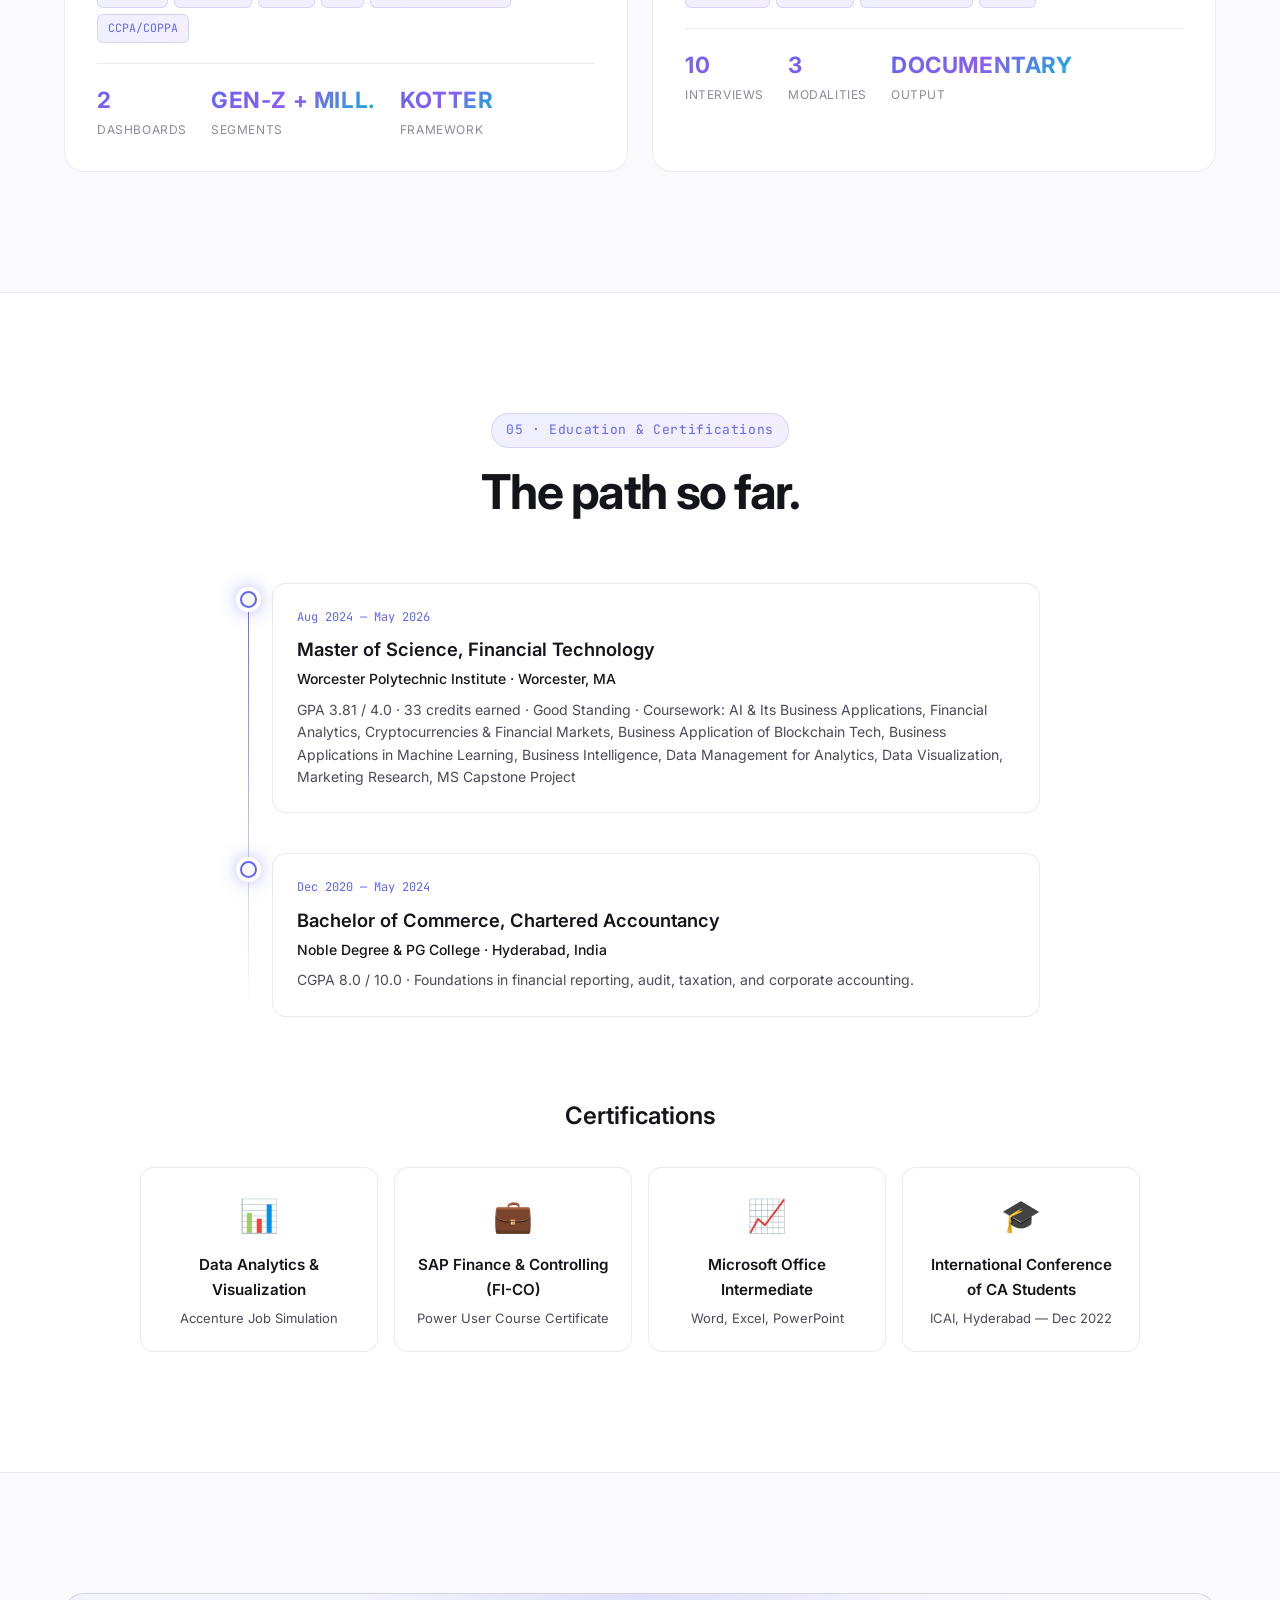
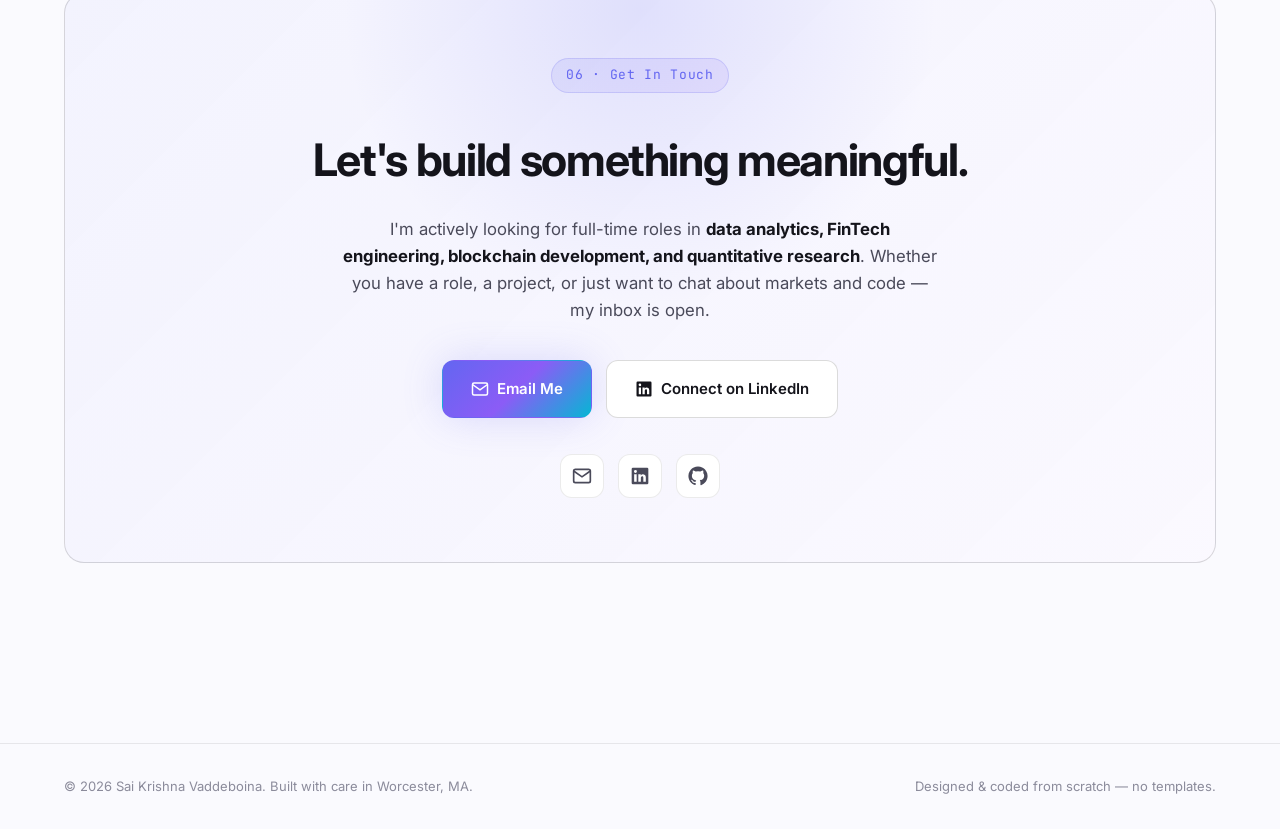
==== commit f5e6f42d: "Update to final transcript: GPA 3.81, 33 credits, graduated May 2026" ====
--- a/index.html
+++ b/index.html
@@ -55,7 +55,7 @@
         <div class="hero-content">
           <div class="hero-badge fade-in">
             <span class="status-dot"></span>
-            <span>Available for full-time opportunities · Graduating May 2026</span>
+            <span>MS FinTech graduate · Available now for full-time roles</span>
           </div>
           <h1 class="hero-title fade-in">
             <span class="gradient-text">Sai Krishna</span><br />
@@ -89,7 +89,7 @@
               <div class="stat-label">Fraud Cases Surfaced</div>
             </div>
             <div class="stat">
-              <div class="stat-num">3.6<span>/4.0</span></div>
+              <div class="stat-num">3.81<span>/4.0</span></div>
               <div class="stat-label">GPA · WPI</div>
             </div>
             <div class="stat">
@@ -146,14 +146,15 @@
             I'm from Hyderabad, India, where I did my Bachelor's in Commerce with a focus on
             chartered accountancy. After college, I wanted to combine that finance background with
             technology, so I came to Worcester Polytechnic Institute for an
-            <strong>MS in Financial Technology</strong>.
+            <strong>MS in Financial Technology</strong> — which I just finished
+            (May 2026, GPA 3.81).
           </p>
           <p>
-            Right now I'm finishing my capstone with industry partners
-            <strong>Masabi × Gemsen</strong>. We're using Hidden Markov Models to detect fare evasion
-            on the MBTA commuter rail — our pipeline finds 15,000+ riders that the existing
-            rule-based system misses. Working on real production data with an industry sponsor has
-            easily been the most interesting part of my program.
+            My capstone was with industry partners <strong>Masabi × Gemsen</strong>: we used
+            Hidden Markov Models to detect fare evasion on the MBTA commuter rail, and our pipeline
+            found 15,000+ riders that the existing rule-based system completely missed. Working on
+            real production data with an industry sponsor was easily the most interesting part of
+            my program.
           </p>
           <p>
             Most of my projects sit somewhere between <strong>data analytics</strong>,
@@ -161,9 +162,8 @@
             with actual data behind them and a clear question to answer.
           </p>
           <p>
-            I graduate in May 2026 and I'm looking for full-time roles in data analytics, FinTech,
-            machine learning, or blockchain. If any of that overlaps with what you're hiring for,
-            please reach out.
+            I'm now looking for full-time roles in data analytics, FinTech, machine learning,
+            or blockchain. If any of that overlaps with what you're hiring for, please reach out.
           </p>
           <div class="about-tags">
             <span class="tag">Data Analytics</span>
@@ -194,12 +194,20 @@
             <span class="info-value">MS FinTech, WPI</span>
           </div>
           <div class="info-row">
-            <span class="info-label">Graduating</span>
+            <span class="info-label">Graduated</span>
             <span class="info-value">May 2026</span>
           </div>
           <div class="info-row">
             <span class="info-label">GPA</span>
-            <span class="info-value">3.6 / 4.0</span>
+            <span class="info-value">3.81 / 4.0</span>
+          </div>
+          <div class="info-row">
+            <span class="info-label">Credits</span>
+            <span class="info-value">33 earned</span>
+          </div>
+          <div class="info-row">
+            <span class="info-label">Status</span>
+            <span class="info-value">Good Standing</span>
           </div>
           <div class="info-row">
             <span class="info-label">Languages</span>
@@ -330,22 +338,22 @@
         <ul class="now-list reveal">
           <li class="now-item">
             <div class="now-icon">
-              <svg width="20" height="20" viewBox="0 0 24 24" fill="none" stroke="currentColor" stroke-width="2"><path d="M12 2L2 7l10 5 10-5-10-5z"/><path d="M2 17l10 5 10-5M2 12l10 5 10-5"/></svg>
+              <svg width="20" height="20" viewBox="0 0 24 24" fill="none" stroke="currentColor" stroke-width="2"><circle cx="12" cy="12" r="10"/><path d="M12 6v6l4 2"/></svg>
             </div>
             <div class="now-text">
-              <h4>Defending the MBTA Capstone</h4>
-              <p>Final defense and submission for the Masabi × Gemsen sponsored fraud-detection pipeline. Preparing the 60-rider review sheet and handoff documentation for the industry partner.</p>
-              <span class="now-meta">WPI BUS 596 · Submitted May 1, 2026</span>
+              <h4>Actively interviewing — open to start immediately</h4>
+              <p>Just finished my MS at WPI (GPA 3.81, May 2026). Looking for full-time roles in data science, ML engineering, FinTech product, and quantitative research. Open to US-based and remote positions.</p>
+              <span class="now-meta">Available now · Reach out at vsaikrishna017@gmail.com</span>
             </div>
           </li>
           <li class="now-item">
             <div class="now-icon">
-              <svg width="20" height="20" viewBox="0 0 24 24" fill="none" stroke="currentColor" stroke-width="2"><circle cx="12" cy="12" r="10"/><path d="M12 6v6l4 2"/></svg>
+              <svg width="20" height="20" viewBox="0 0 24 24" fill="none" stroke="currentColor" stroke-width="2"><path d="M12 2L2 7l10 5 10-5-10-5z"/><path d="M2 17l10 5 10-5M2 12l10 5 10-5"/></svg>
             </div>
             <div class="now-text">
-              <h4>Job hunt — full-time, May 2026 start</h4>
-              <p>Actively interviewing for roles in data science, ML engineering, FinTech product, and quantitative research. Open to US-based and remote positions.</p>
-              <span class="now-meta">Available · Reach out at vsaikrishna017@gmail.com</span>
+              <h4>Wrapping up MBTA Capstone handoff</h4>
+              <p>Final deliverables for the Masabi × Gemsen fraud-detection pipeline have shipped — 38-page report, 60-rider validation review sheet, poster, and stakeholder presentation. All artefacts are with the industry partner for live deployment review.</p>
+              <span class="now-meta">WPI BUS 596 · Submitted May 1, 2026</span>
             </div>
           </li>
           <li class="now-item">
@@ -716,7 +724,7 @@
             <div class="timeline-date">Aug 2024 — May 2026</div>
             <h3>Master of Science, Financial Technology</h3>
             <p class="timeline-org">Worcester Polytechnic Institute · Worcester, MA</p>
-            <p class="timeline-detail">GPA 3.6 / 4.0 · Coursework: AI &amp; Its Business Applications, Financial Analytics, Cryptocurrencies &amp; Financial Markets, Business Application of Blockchain Tech, Business Applications in Machine Learning, Business Intelligence, Data Management for Analytics, Data Visualization, Marketing Research, MS Capstone Project</p>
+            <p class="timeline-detail">GPA 3.81 / 4.0 · 33 credits earned · Good Standing · Coursework: AI &amp; Its Business Applications, Financial Analytics, Cryptocurrencies &amp; Financial Markets, Business Application of Blockchain Tech, Business Applications in Machine Learning, Business Intelligence, Data Management for Analytics, Data Visualization, Marketing Research, MS Capstone Project</p>
           </div>
         </div>
 
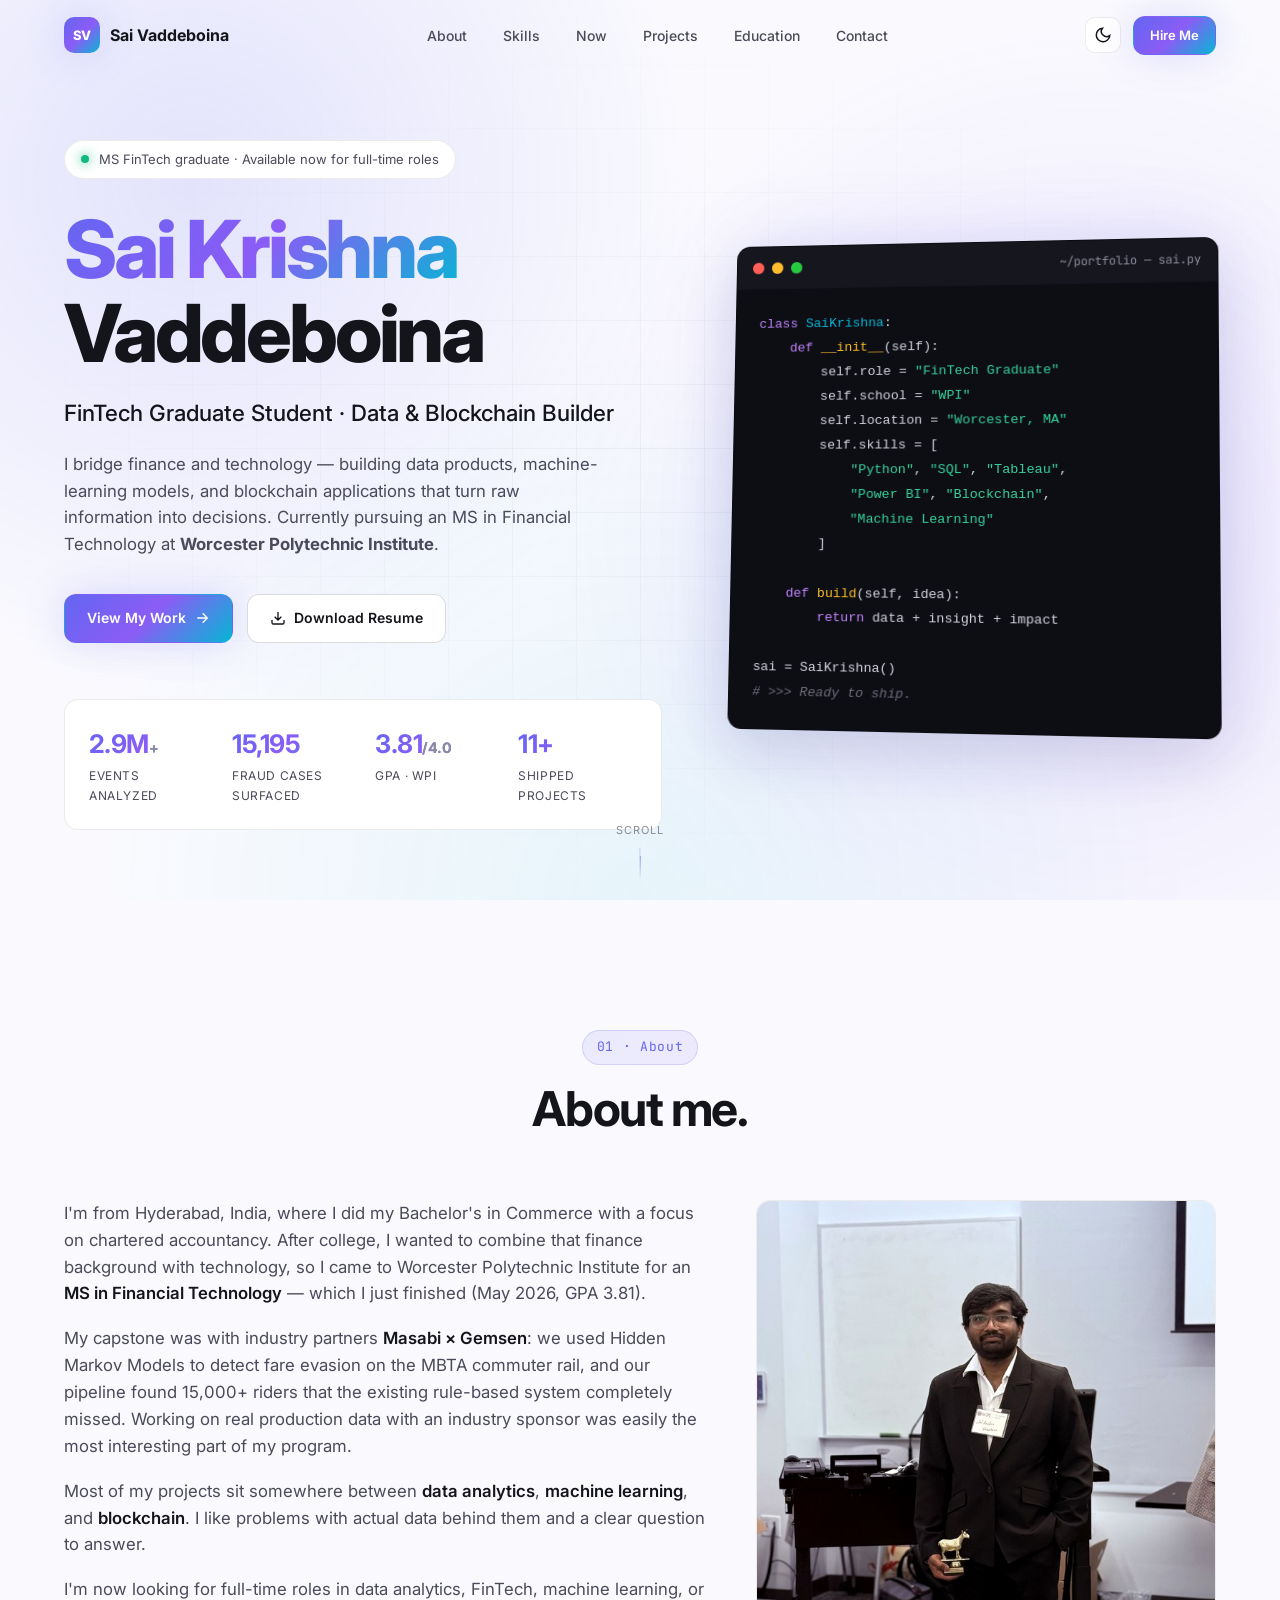
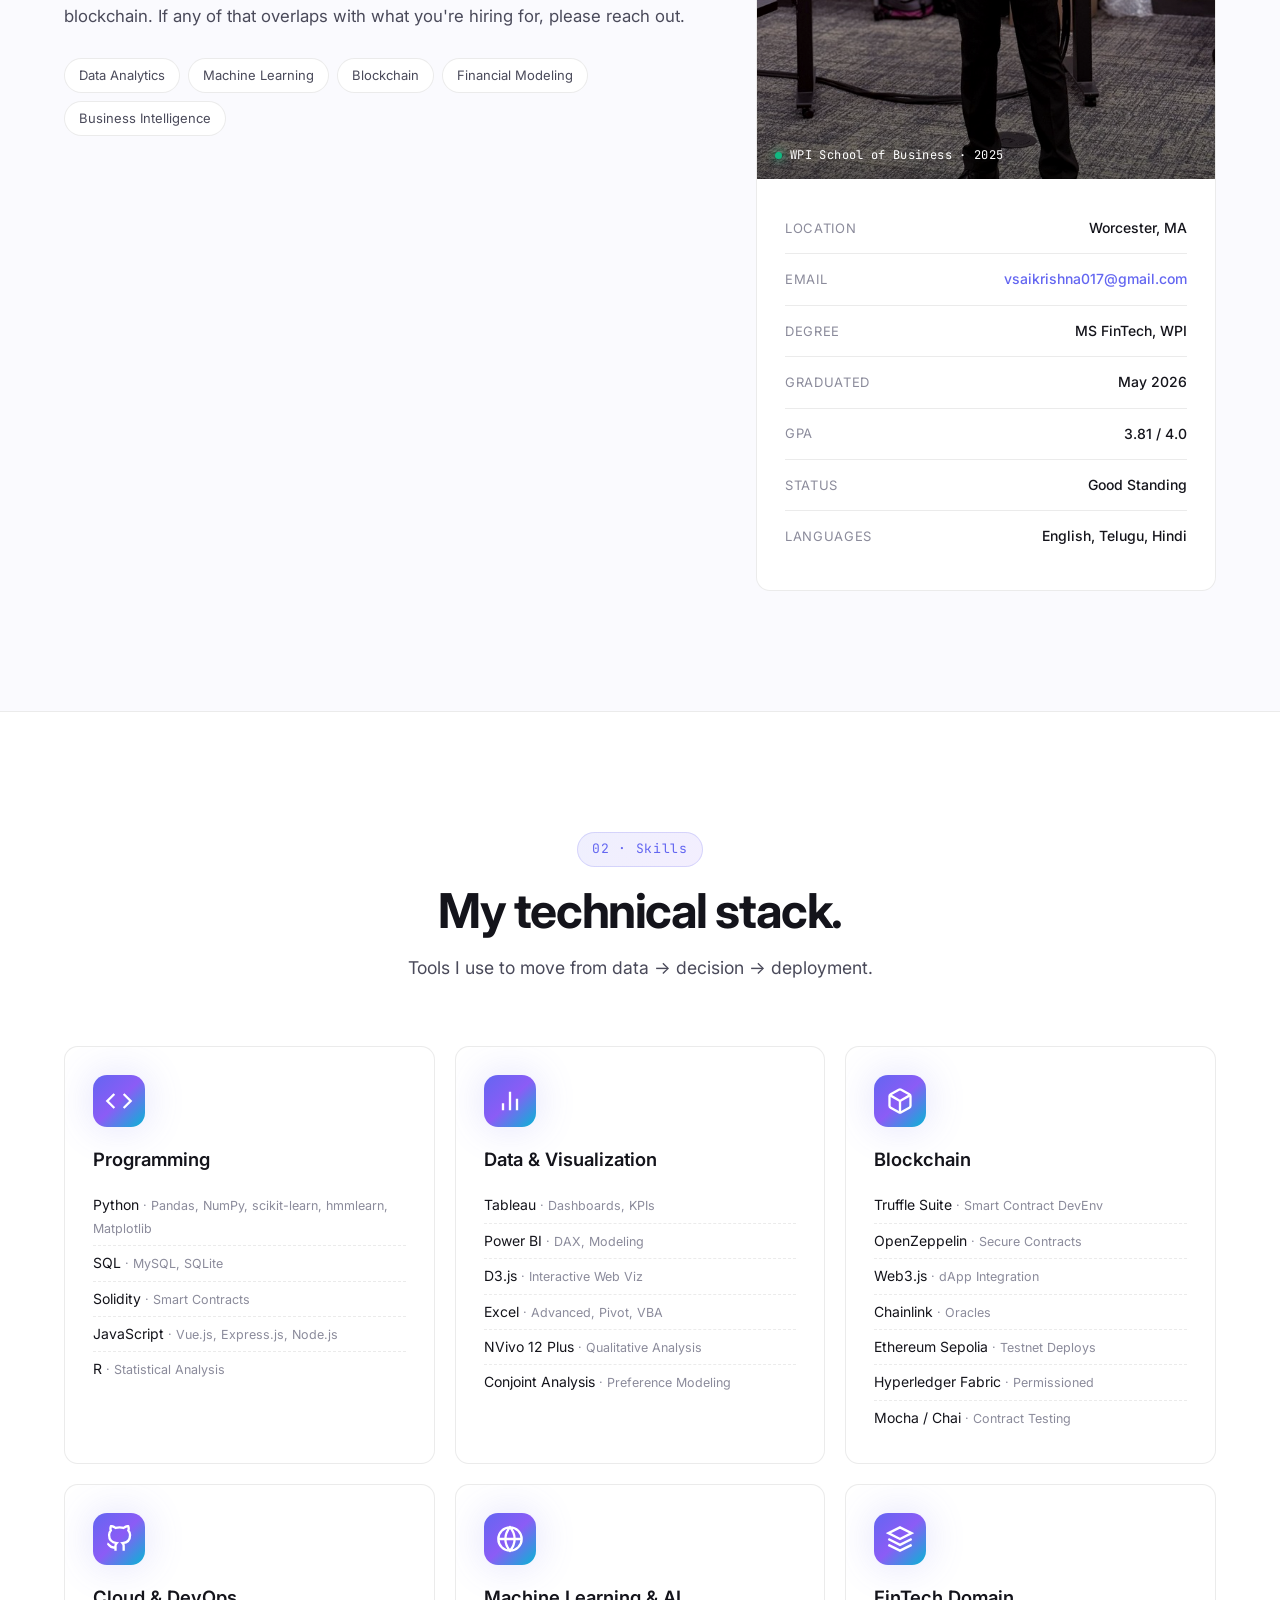
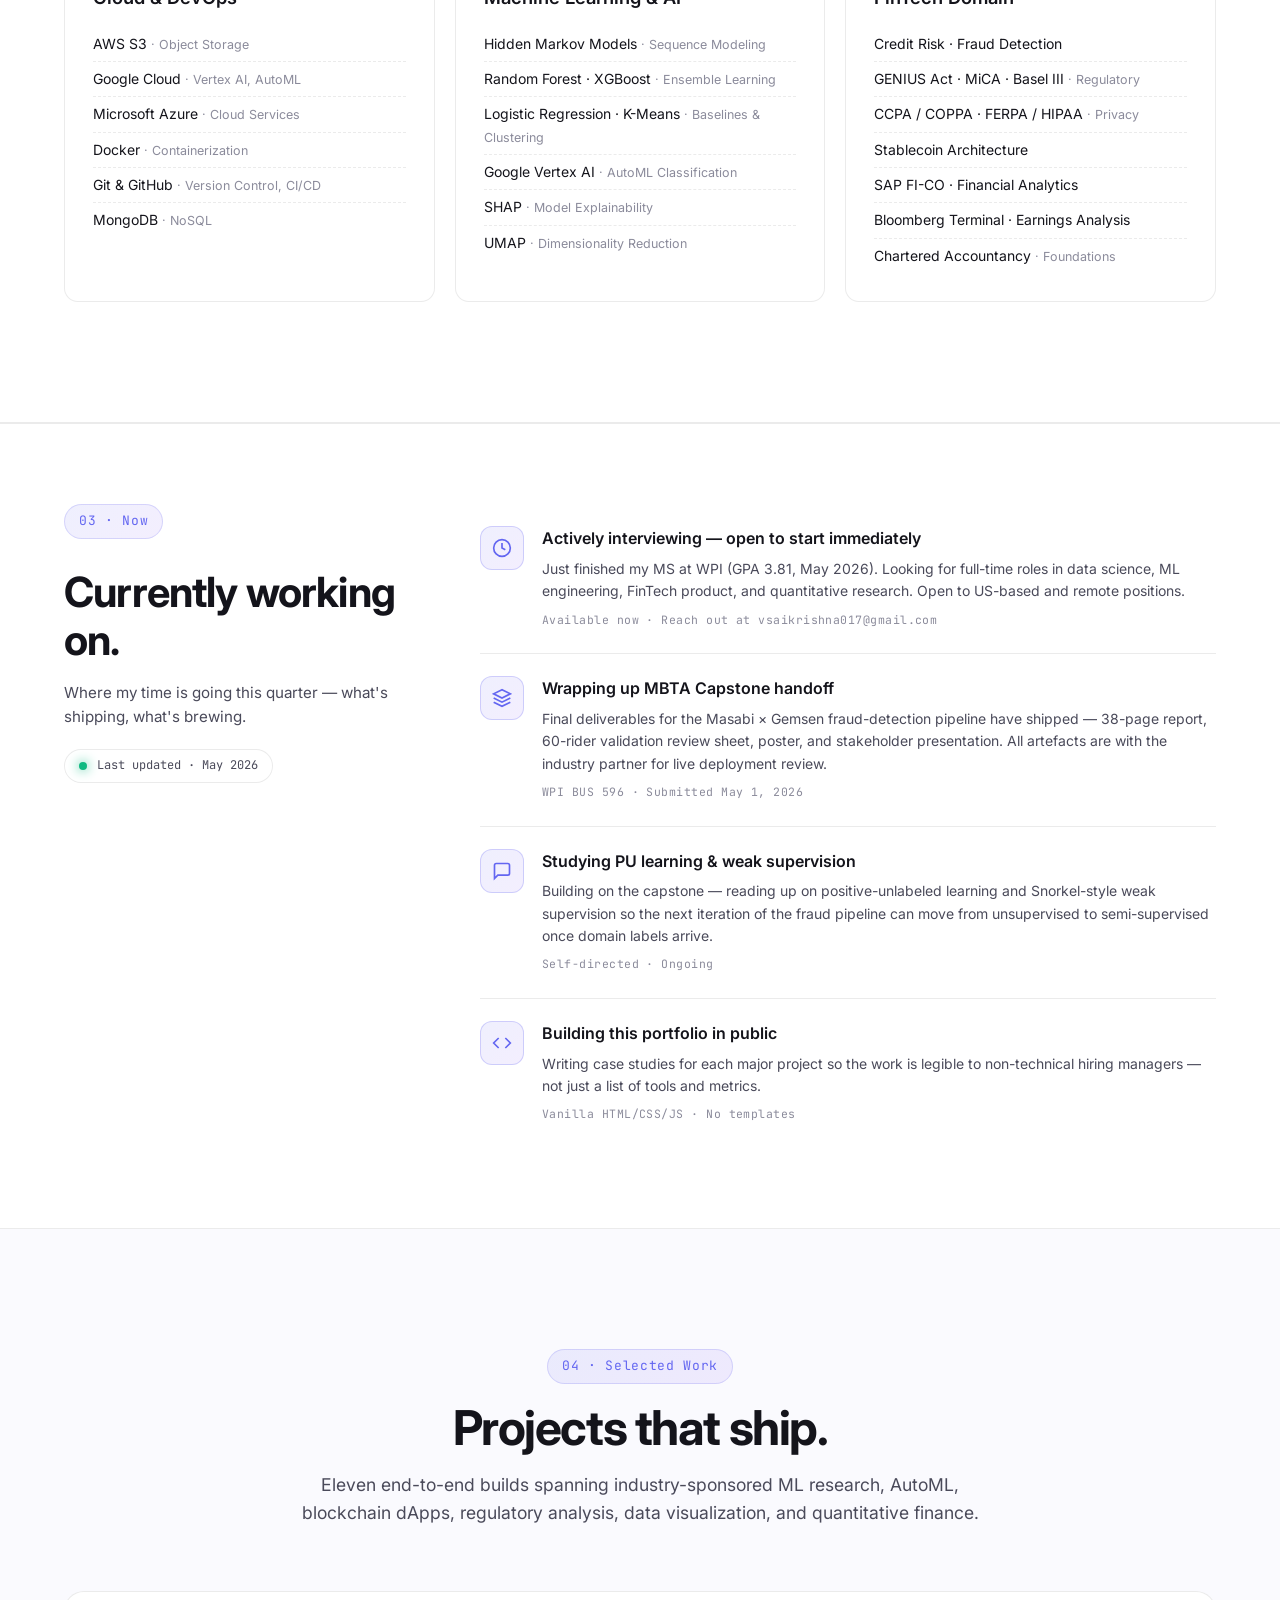
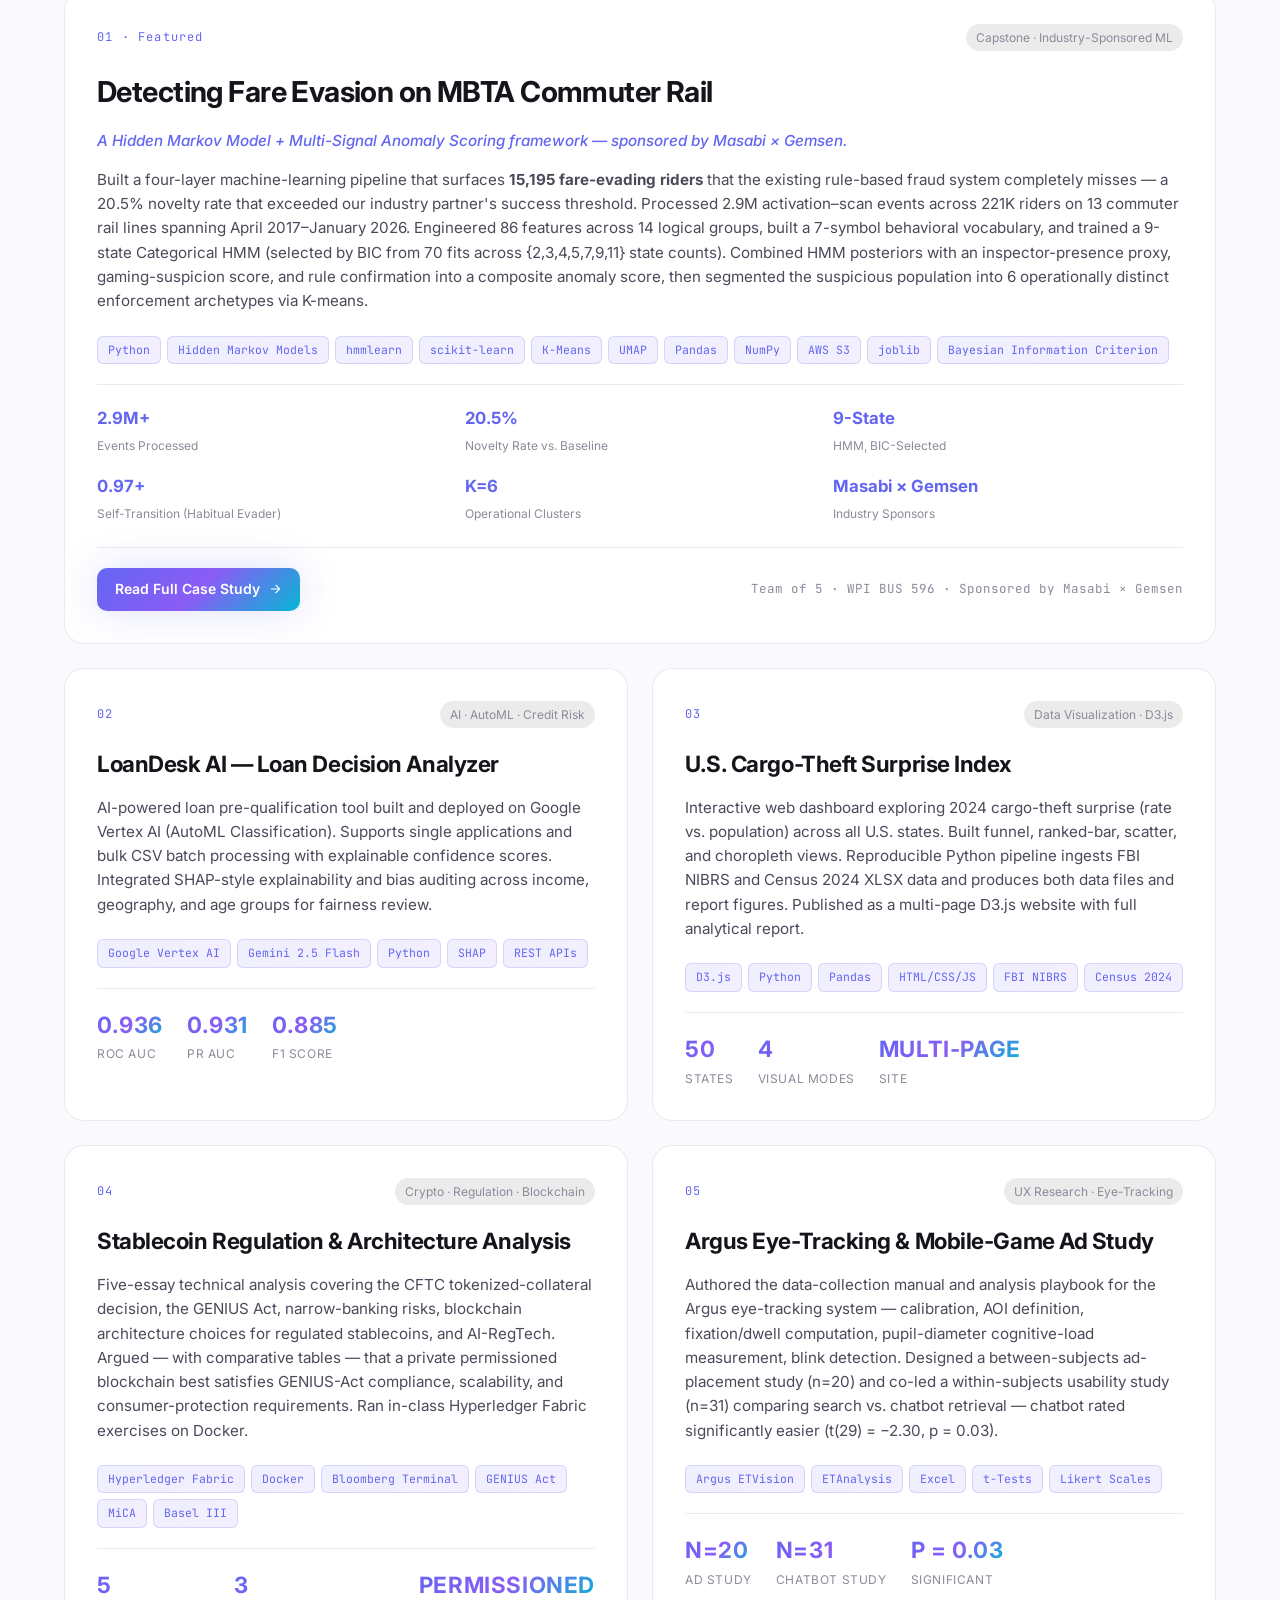
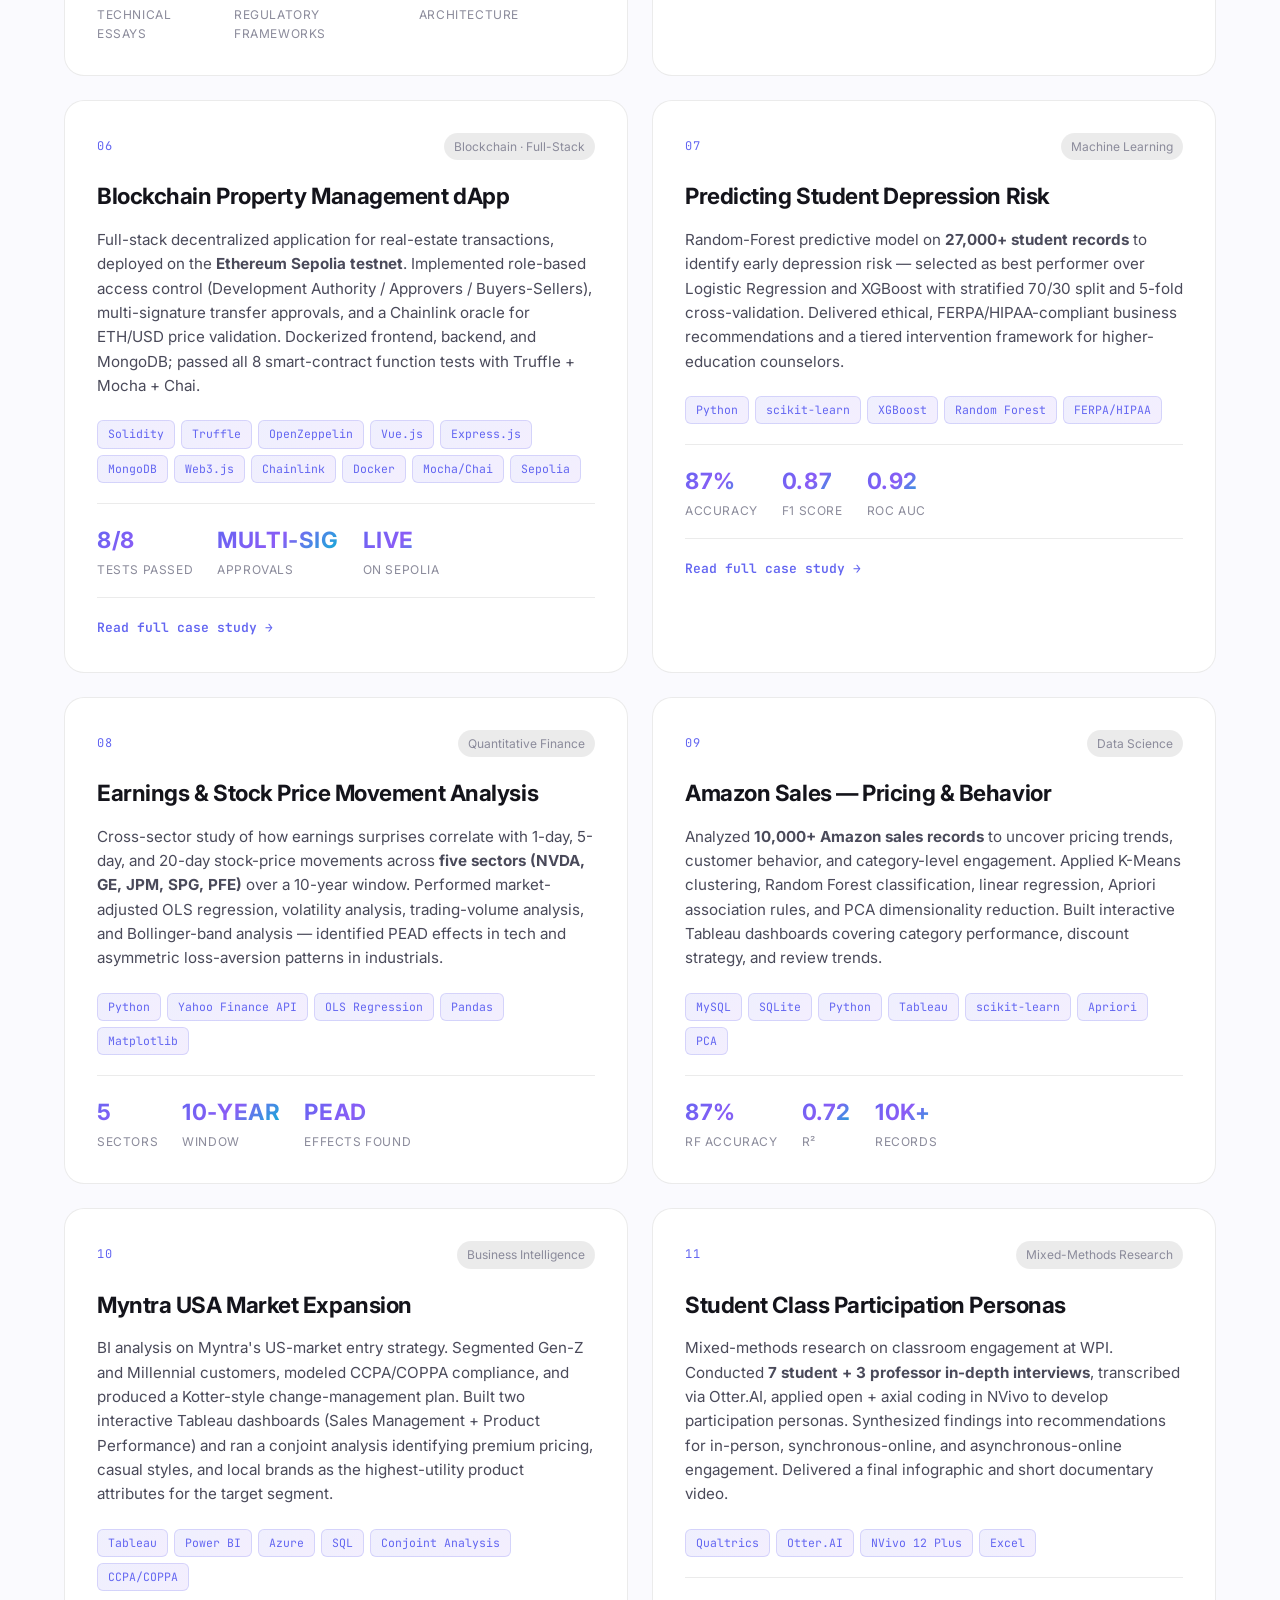
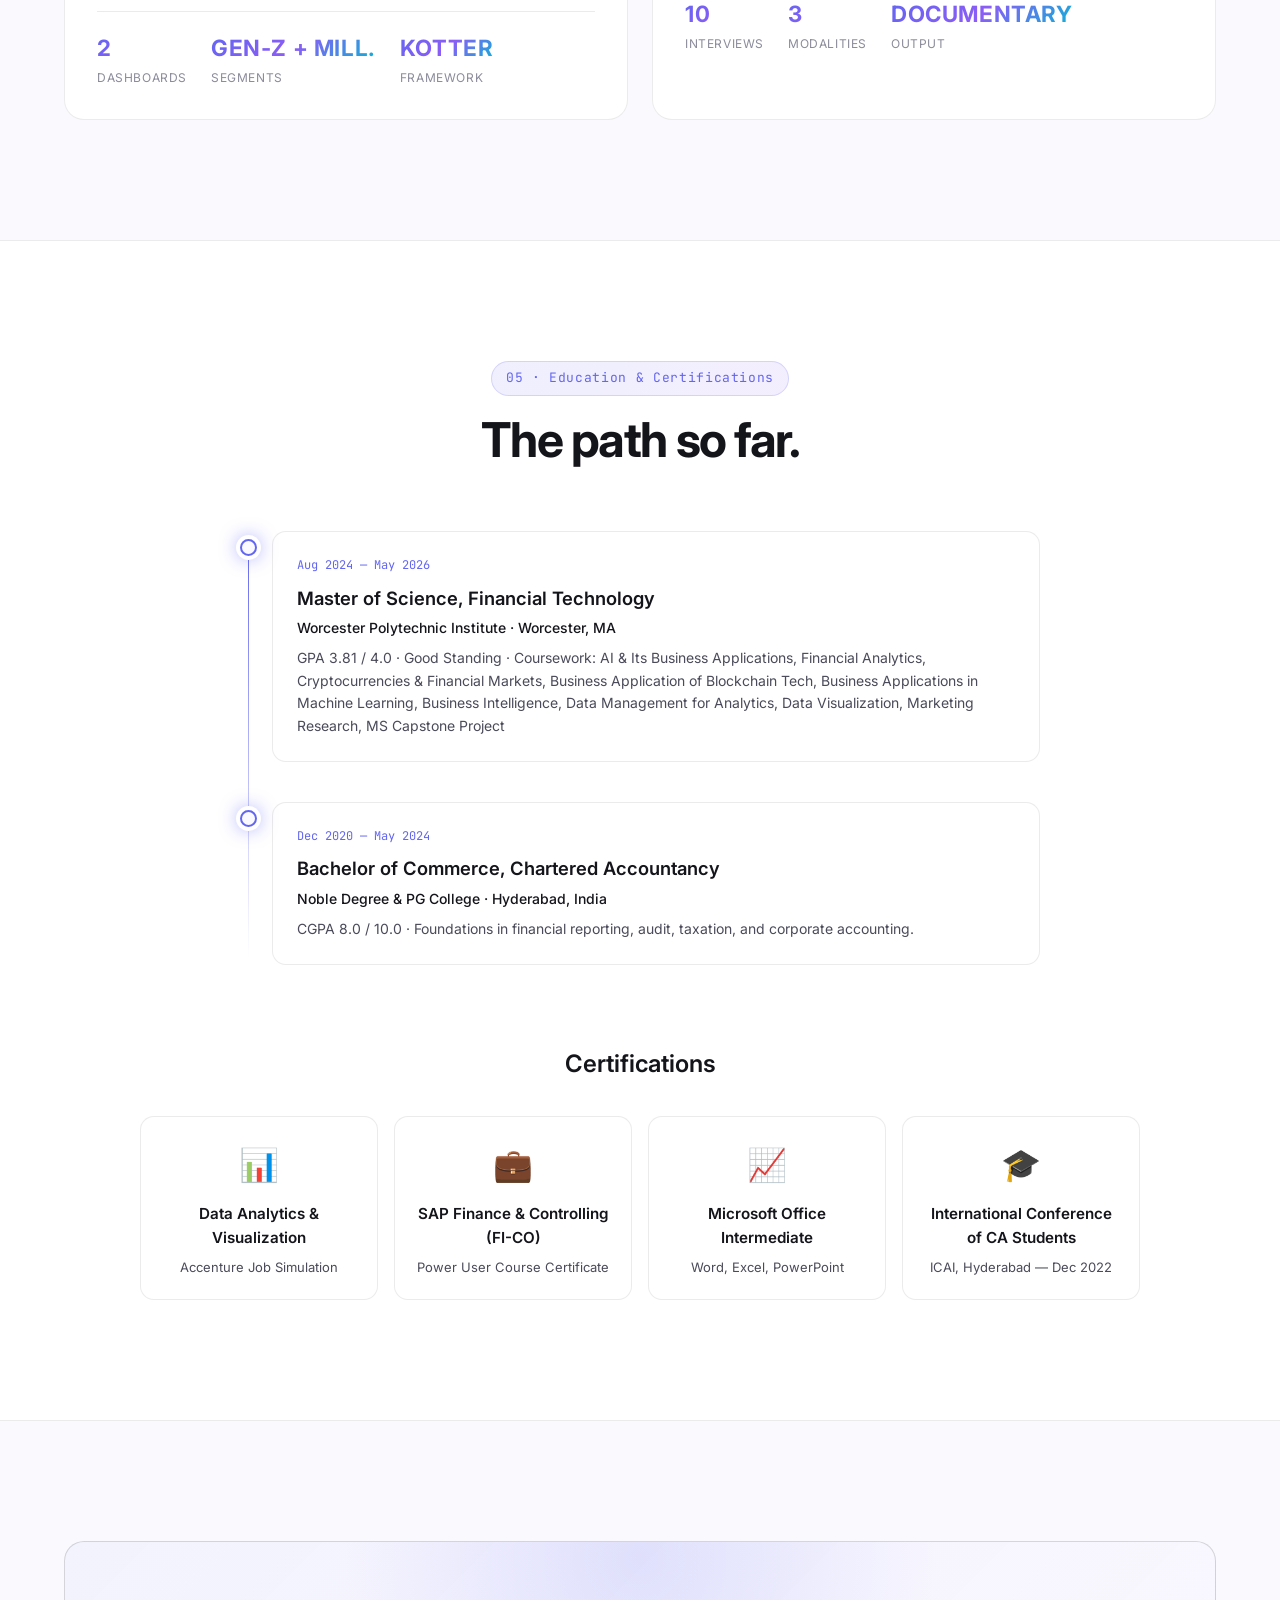
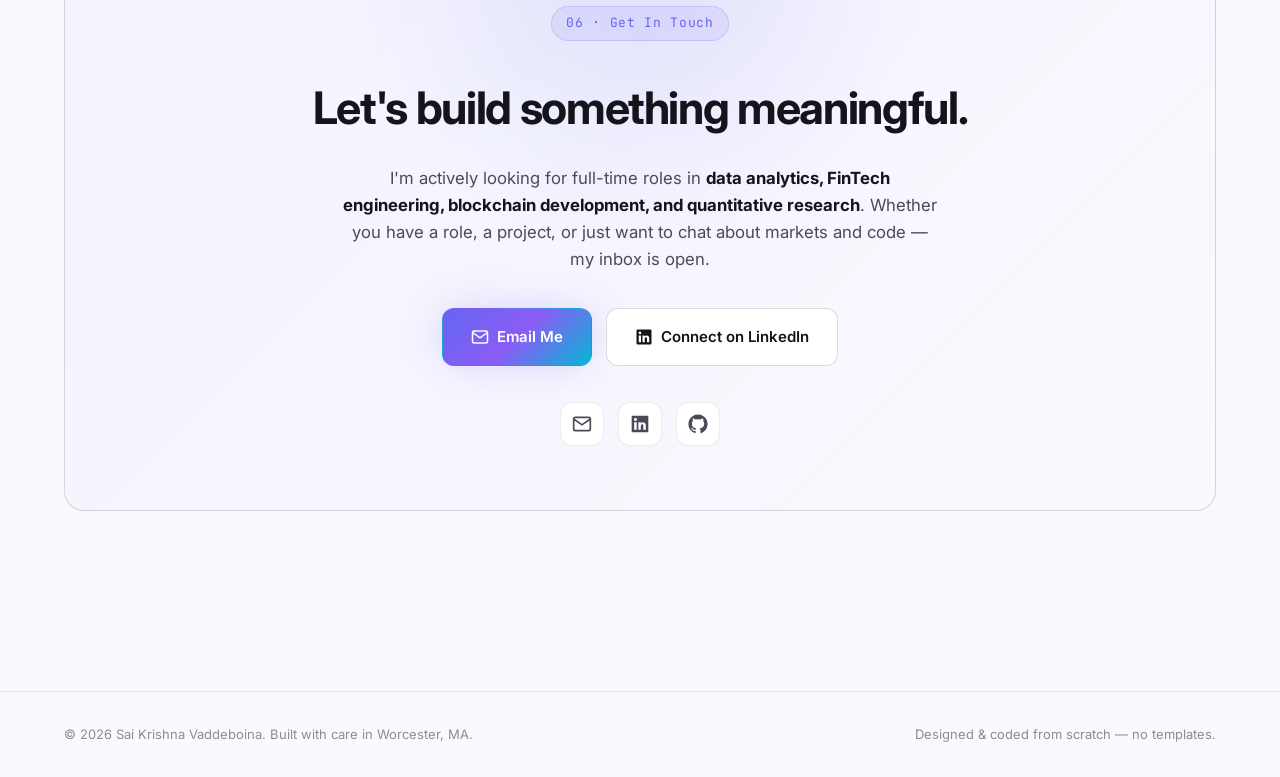
==== commit 11809385: "Remove credits row from about card; sync resume PDF to v2 ATS-optimized with GPA 3.81" ====
--- a/index.html
+++ b/index.html
@@ -202,10 +202,6 @@
             <span class="info-value">3.81 / 4.0</span>
           </div>
           <div class="info-row">
-            <span class="info-label">Credits</span>
-            <span class="info-value">33 earned</span>
-          </div>
-          <div class="info-row">
             <span class="info-label">Status</span>
             <span class="info-value">Good Standing</span>
           </div>
@@ -724,7 +720,7 @@
             <div class="timeline-date">Aug 2024 — May 2026</div>
             <h3>Master of Science, Financial Technology</h3>
             <p class="timeline-org">Worcester Polytechnic Institute · Worcester, MA</p>
-            <p class="timeline-detail">GPA 3.81 / 4.0 · 33 credits earned · Good Standing · Coursework: AI &amp; Its Business Applications, Financial Analytics, Cryptocurrencies &amp; Financial Markets, Business Application of Blockchain Tech, Business Applications in Machine Learning, Business Intelligence, Data Management for Analytics, Data Visualization, Marketing Research, MS Capstone Project</p>
+            <p class="timeline-detail">GPA 3.81 / 4.0 · Good Standing · Coursework: AI &amp; Its Business Applications, Financial Analytics, Cryptocurrencies &amp; Financial Markets, Business Application of Blockchain Tech, Business Applications in Machine Learning, Business Intelligence, Data Management for Analytics, Data Visualization, Marketing Research, MS Capstone Project</p>
           </div>
         </div>
 
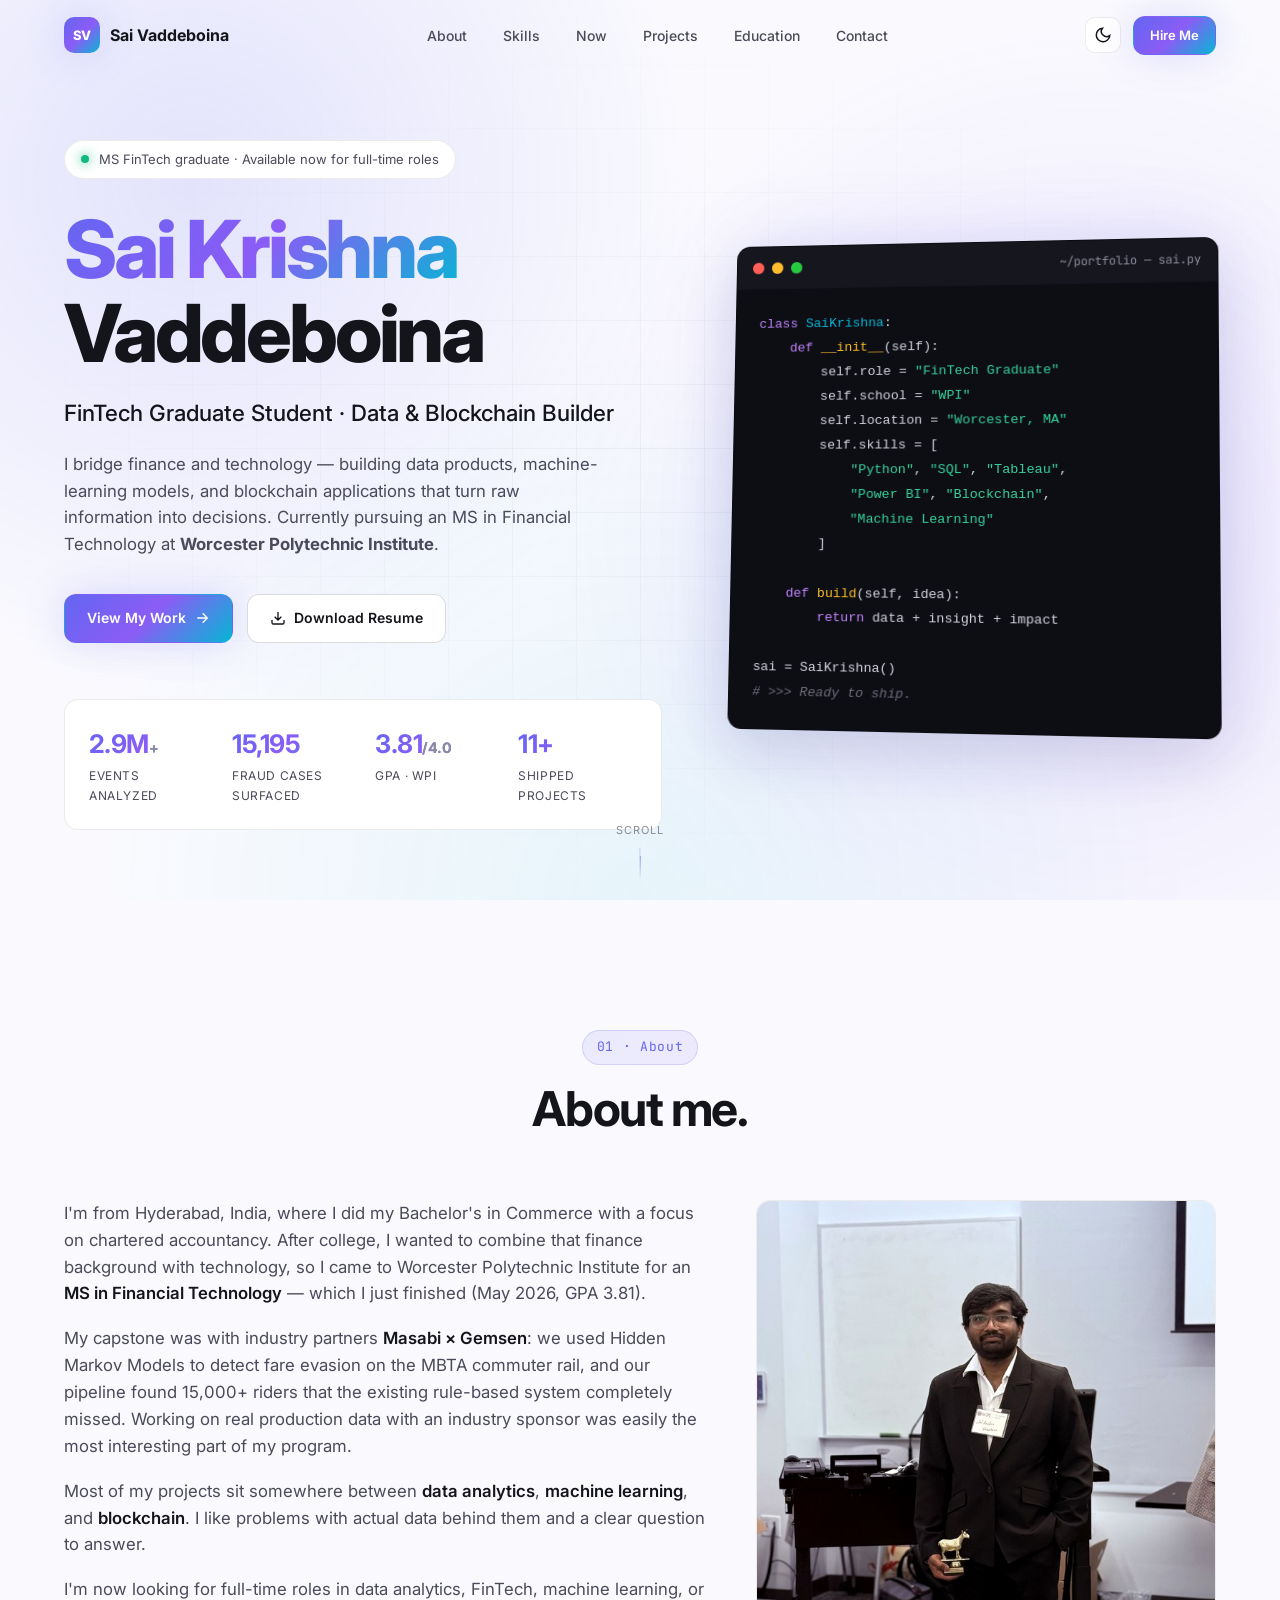
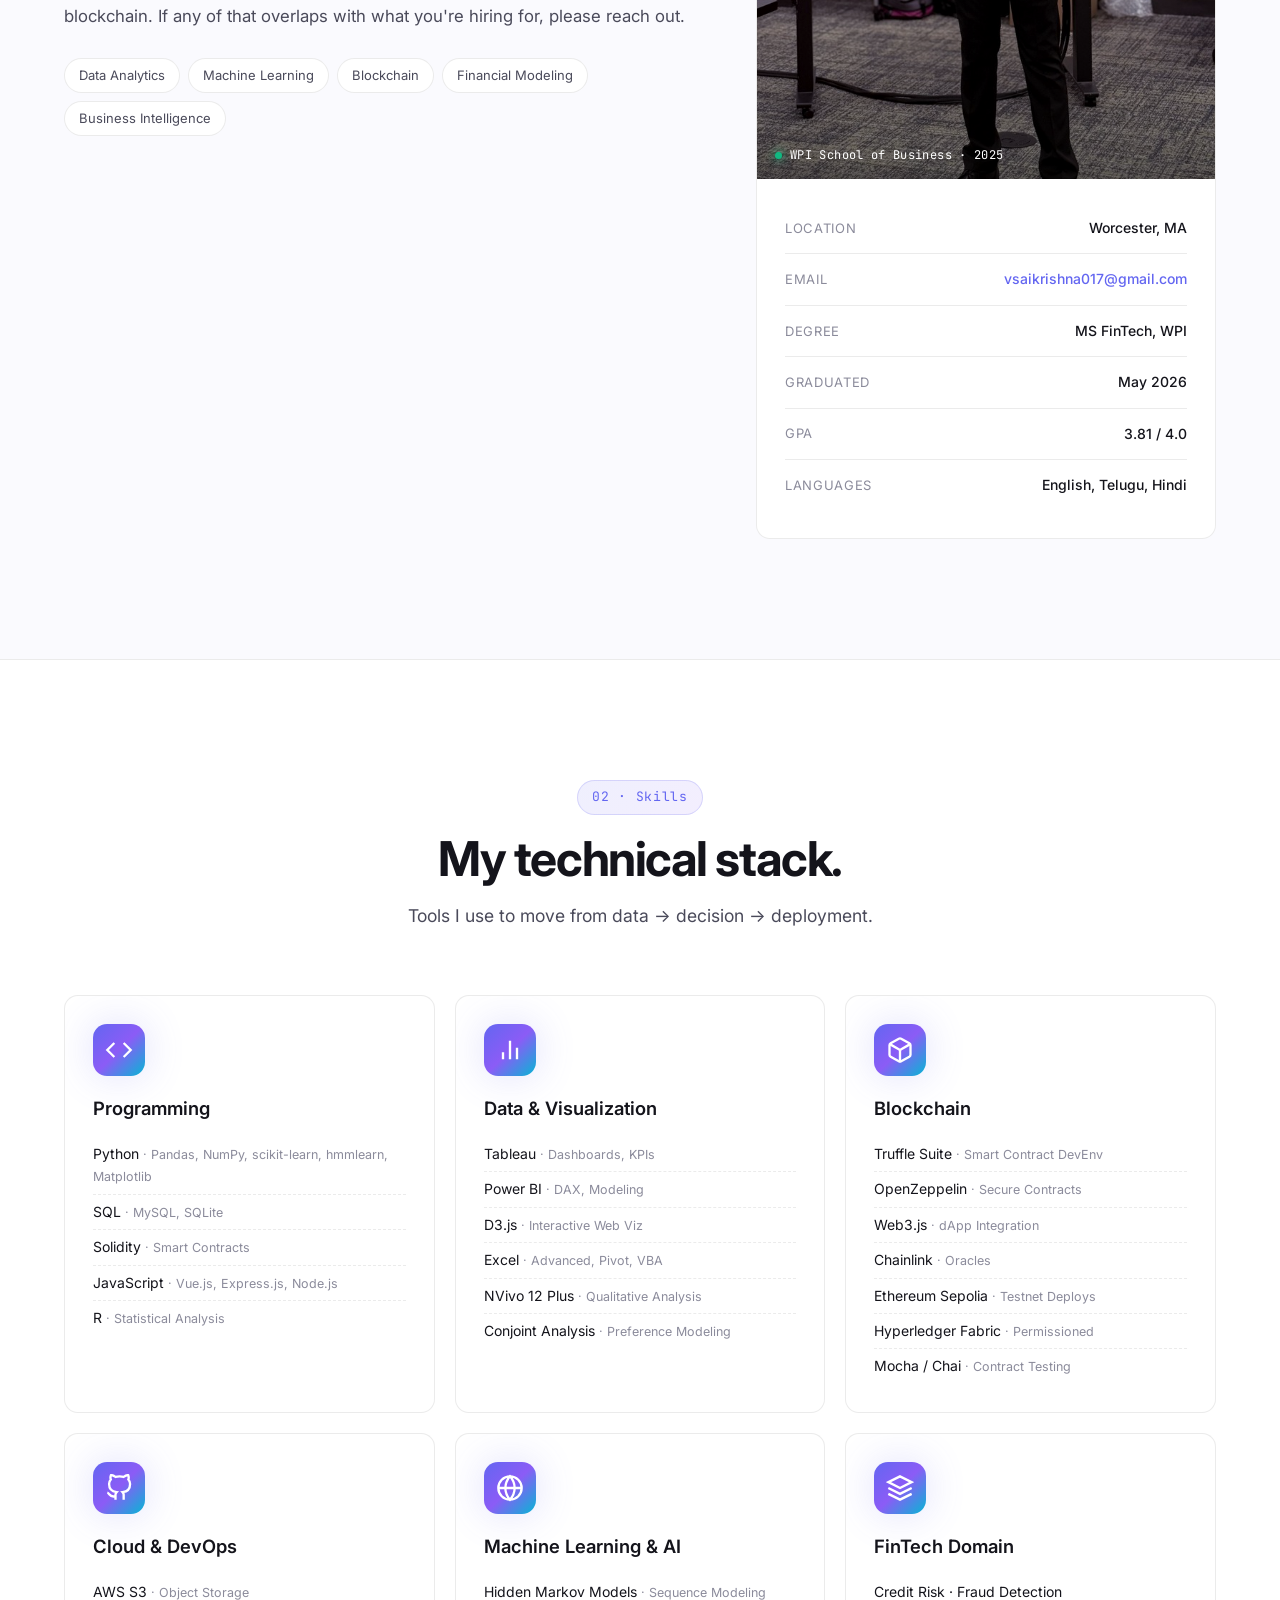
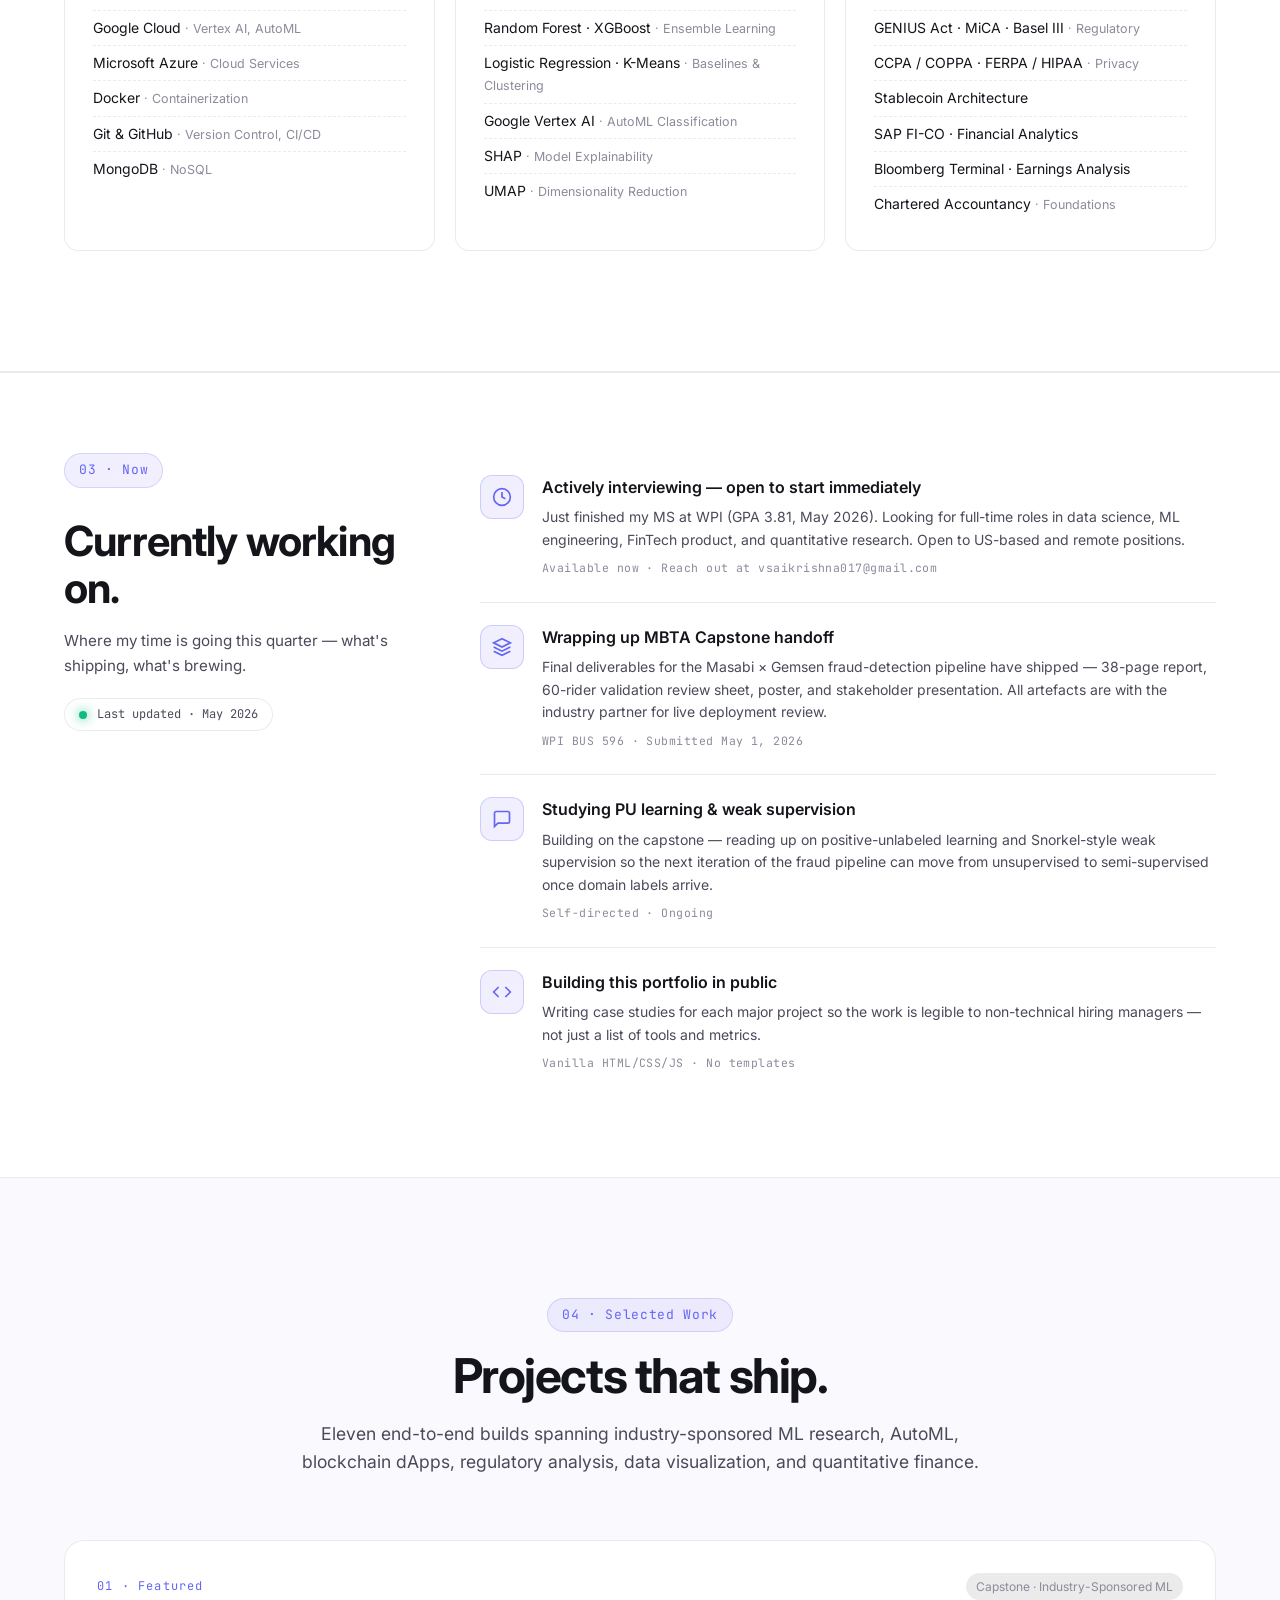
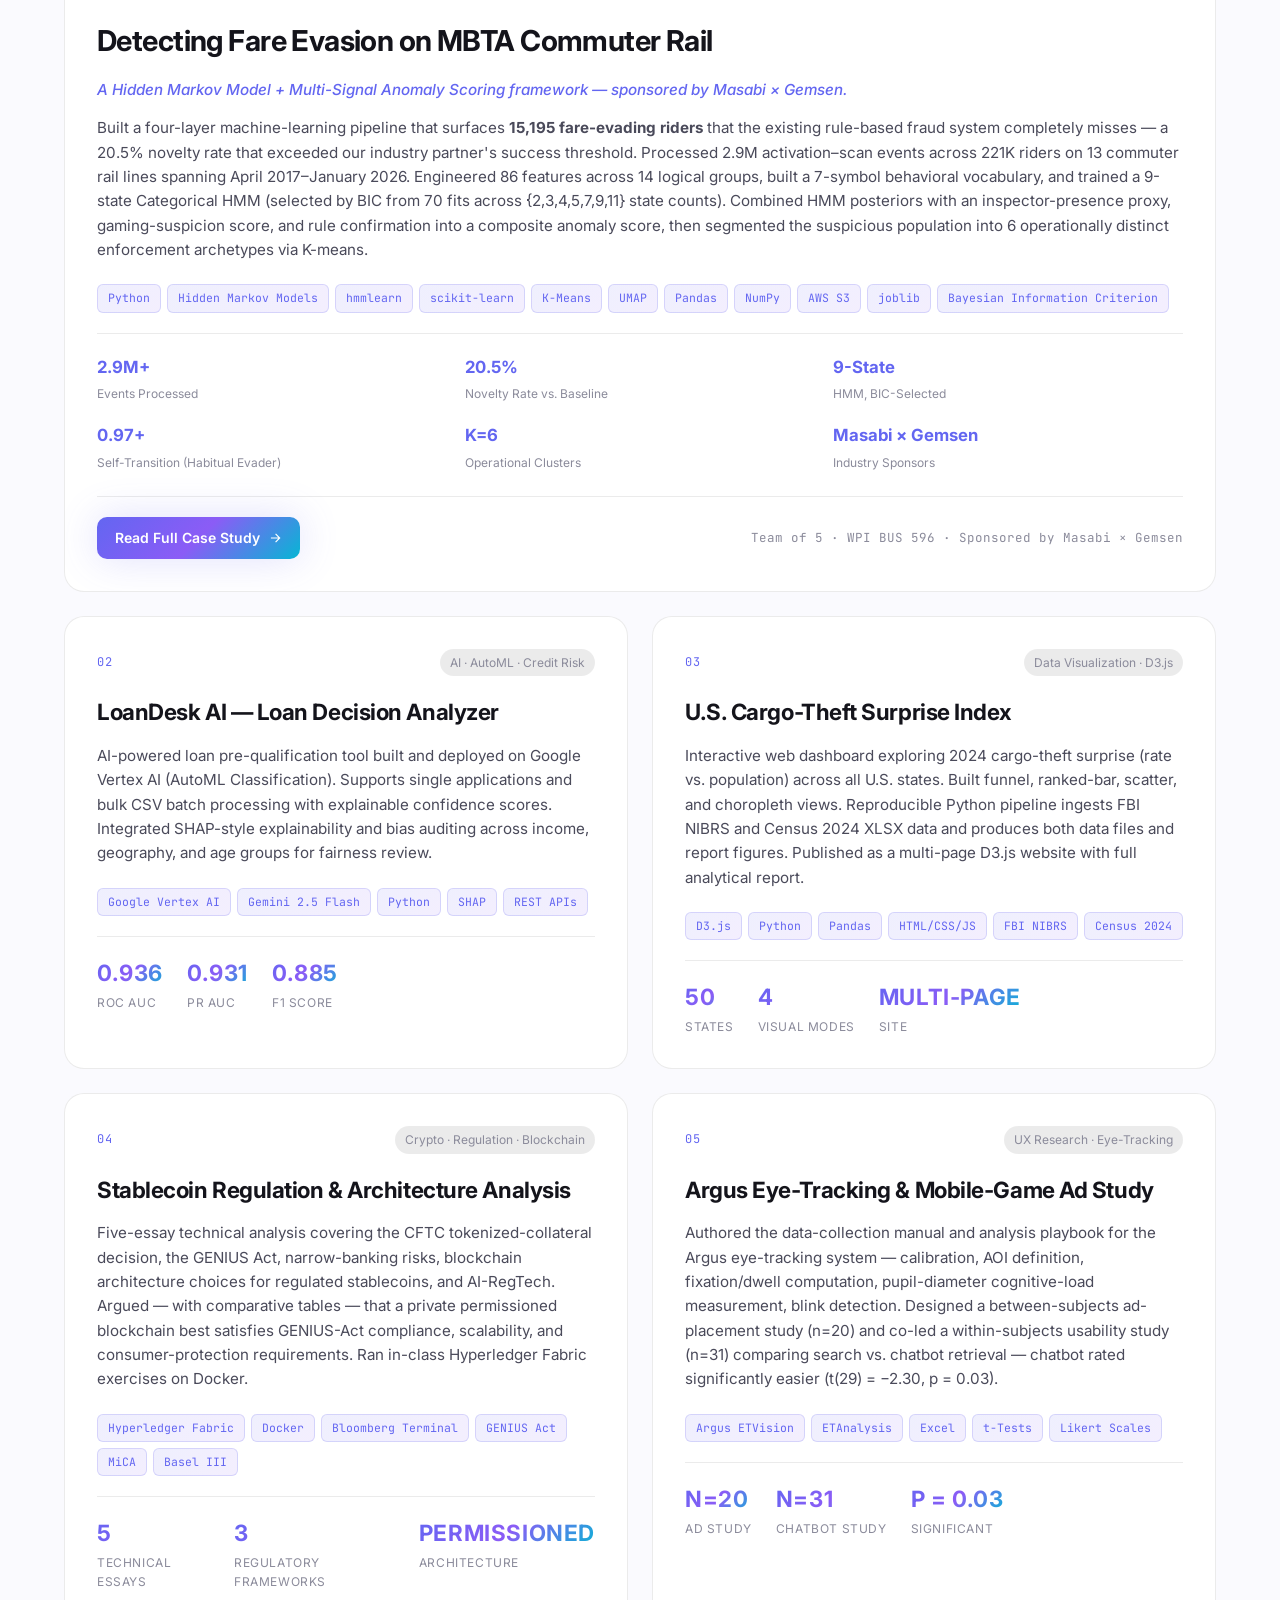
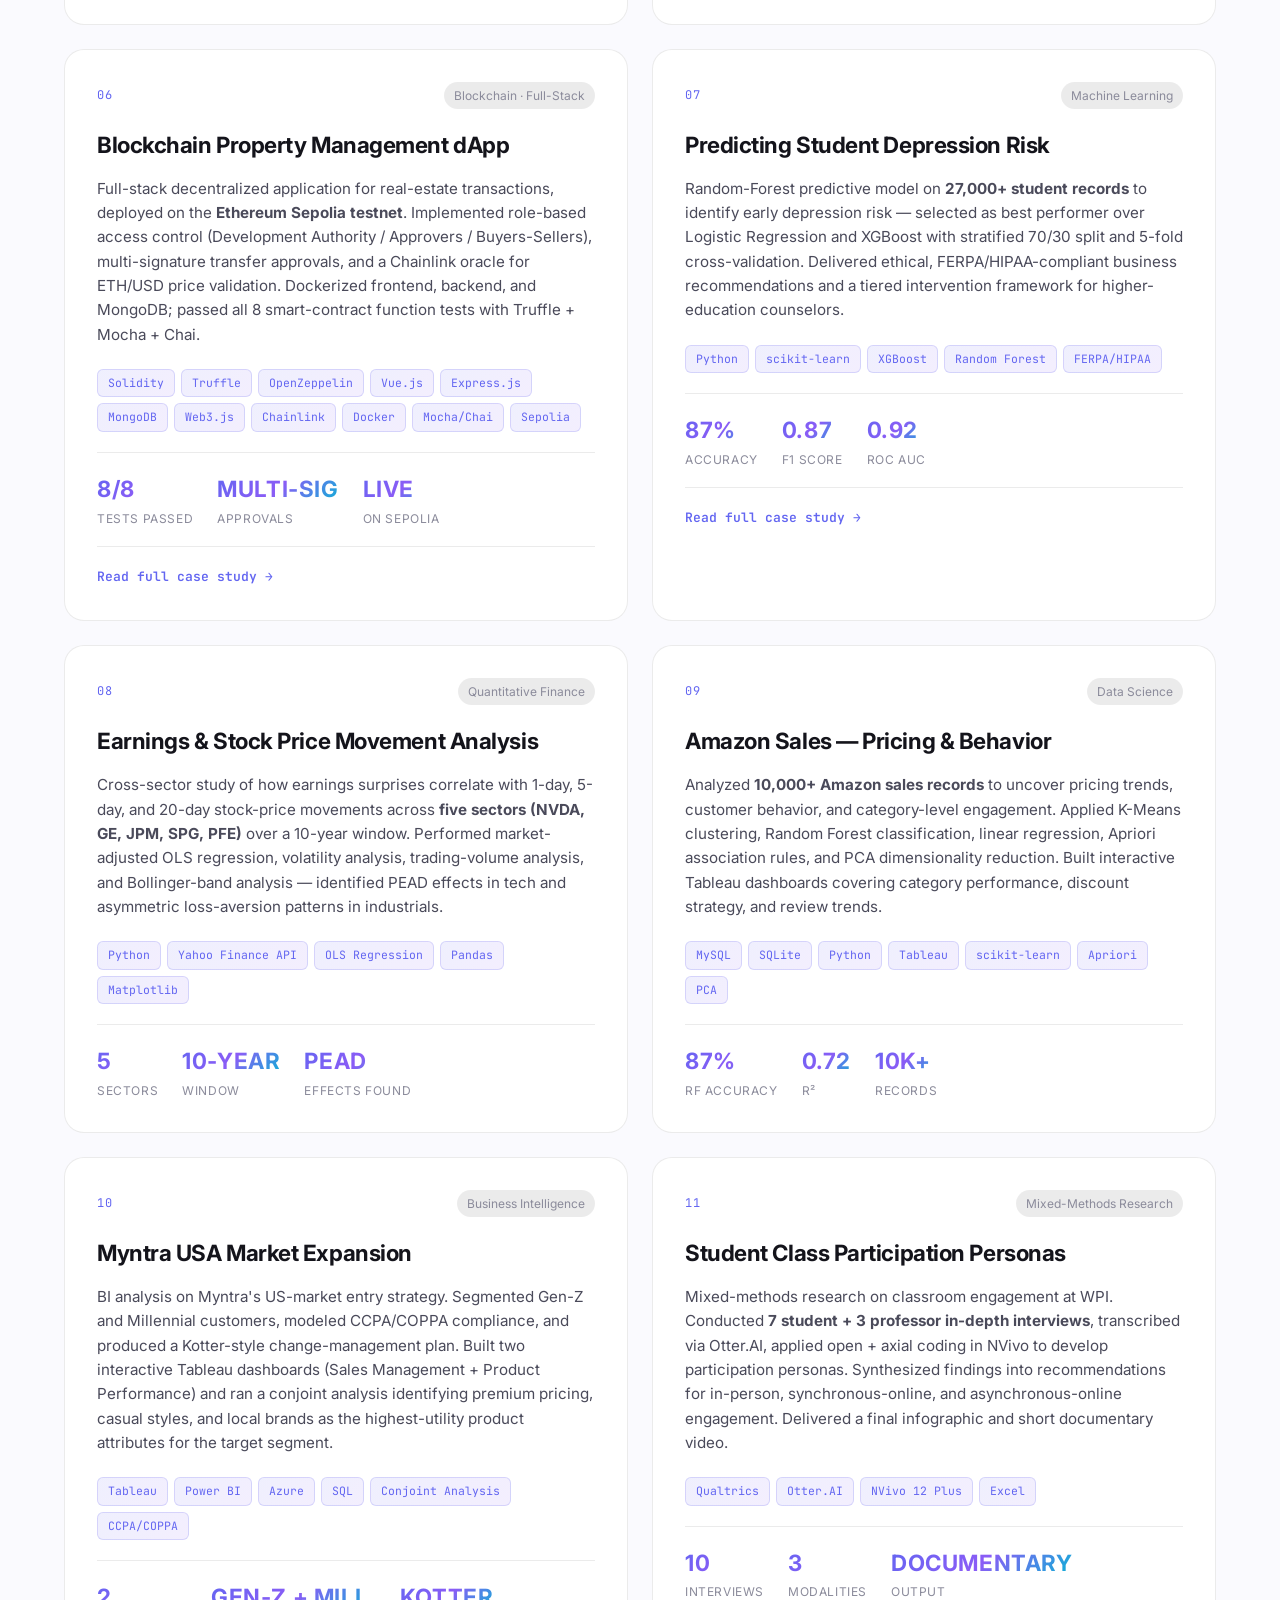
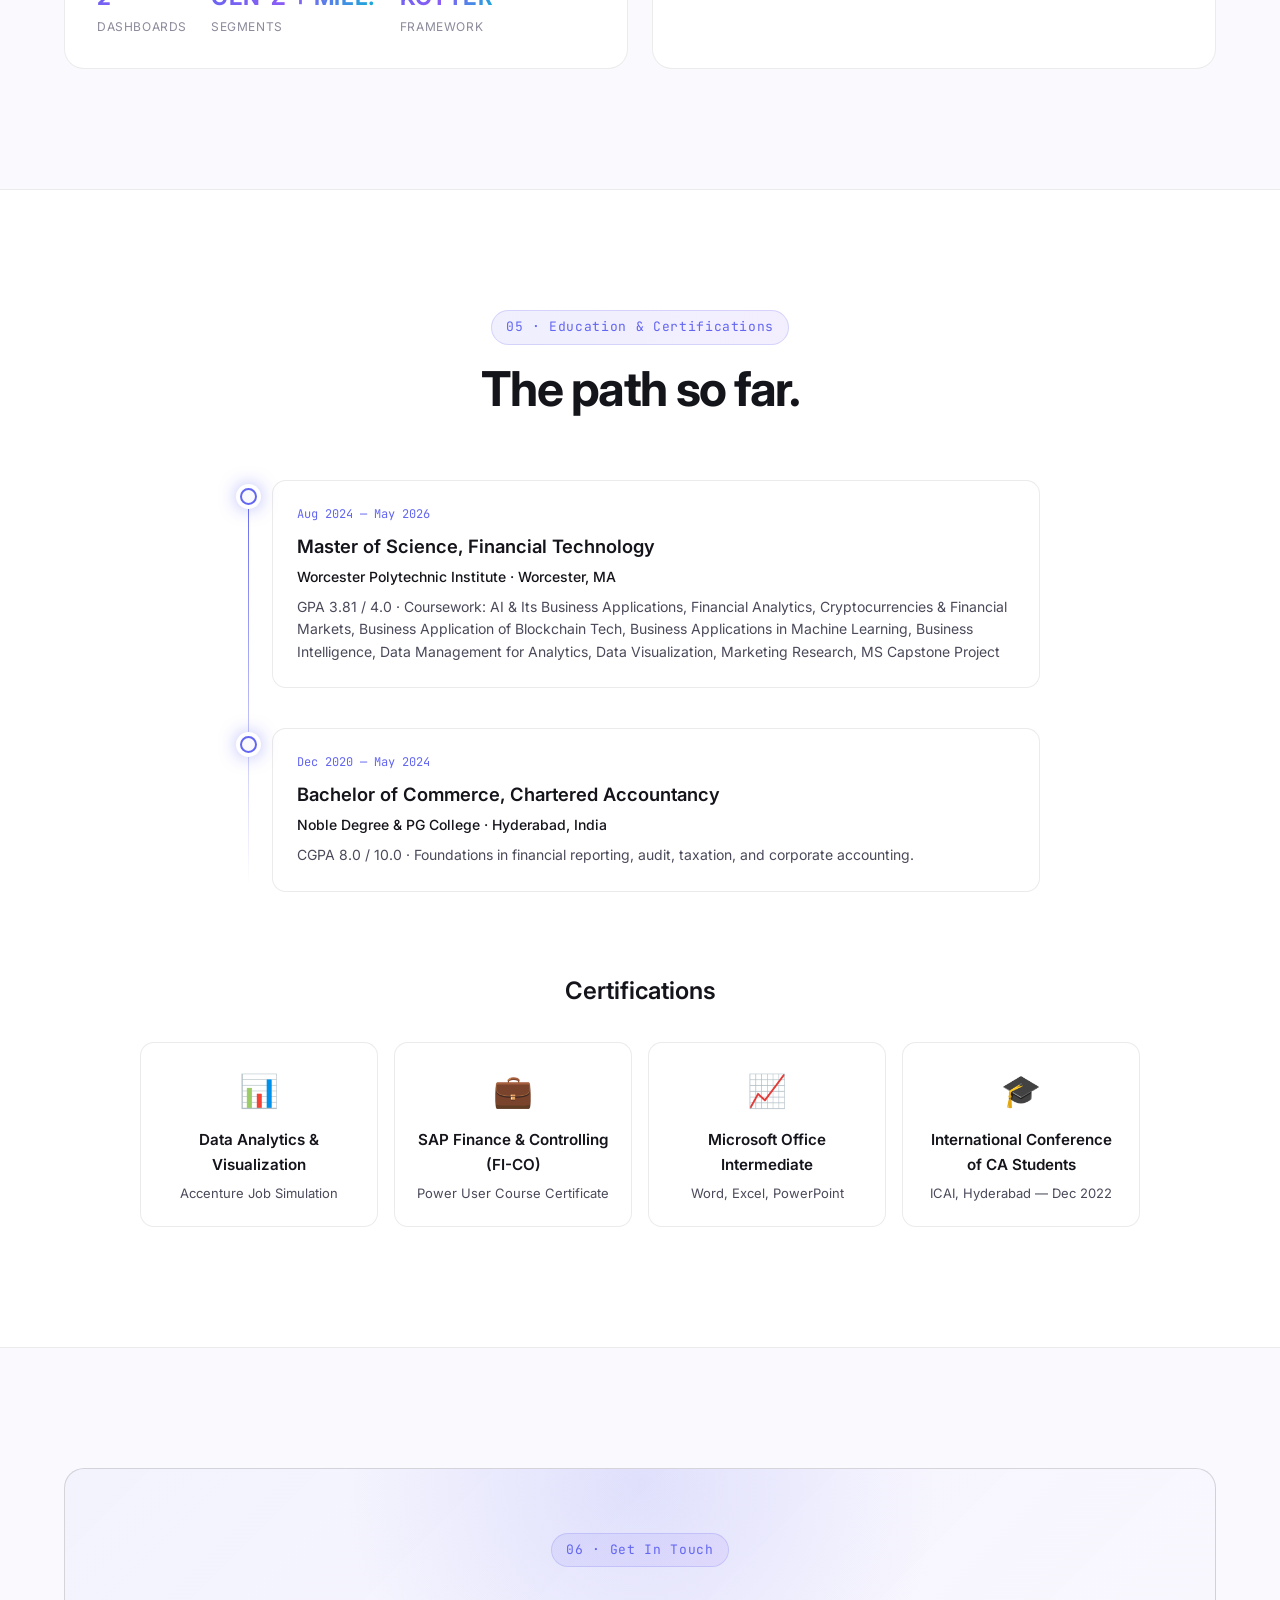
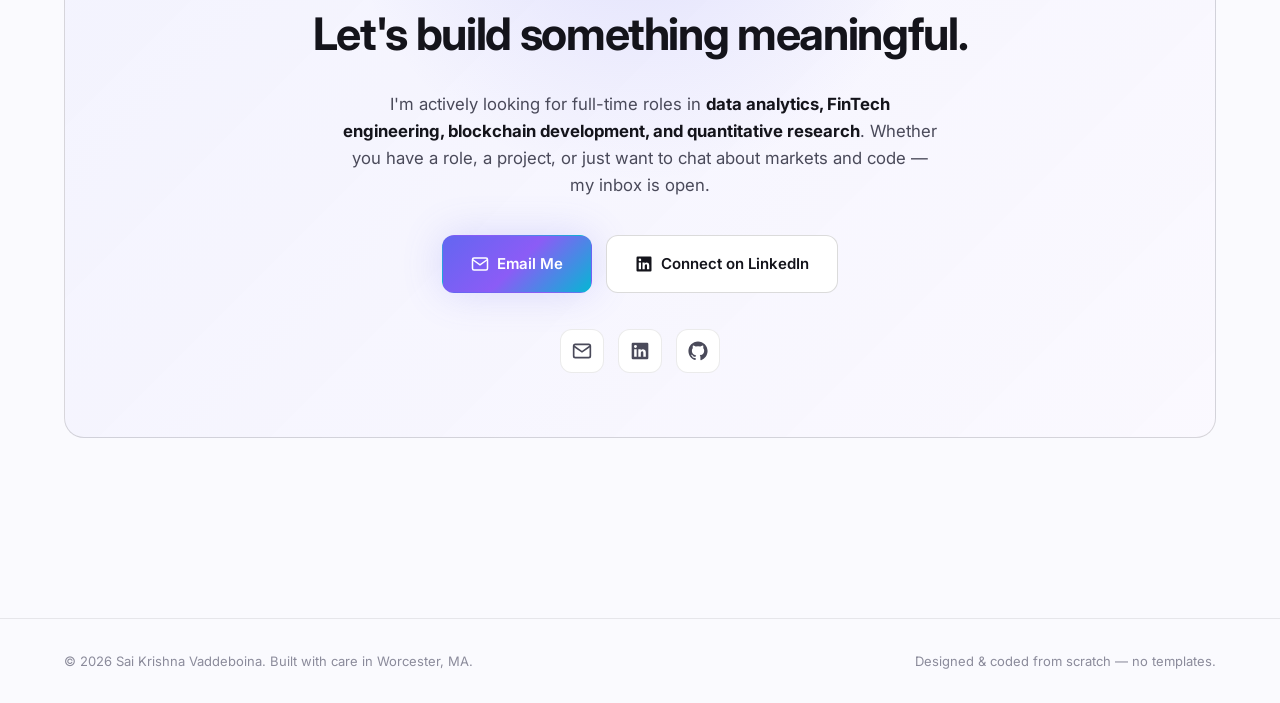
==== commit 7f33545d: "Remove Good Standing row (transcript-speak); cache-bust resume download" ====
--- a/index.html
+++ b/index.html
@@ -74,7 +74,7 @@
               View My Work
               <svg width="16" height="16" viewBox="0 0 24 24" fill="none" stroke="currentColor" stroke-width="2"><path d="M5 12h14M13 5l7 7-7 7"/></svg>
             </a>
-            <a href="Sai_Krishna_Vaddeboina_Resume.pdf" class="btn btn-ghost" download>
+            <a href="Sai_Krishna_Vaddeboina_Resume.pdf?v=20260512" class="btn btn-ghost" download="Sai_Krishna_Vaddeboina_Resume.pdf">
               <svg width="16" height="16" viewBox="0 0 24 24" fill="none" stroke="currentColor" stroke-width="2"><path d="M21 15v4a2 2 0 0 1-2 2H5a2 2 0 0 1-2-2v-4M7 10l5 5 5-5M12 15V3"/></svg>
               Download Resume
             </a>
@@ -200,10 +200,6 @@
           <div class="info-row">
             <span class="info-label">GPA</span>
             <span class="info-value">3.81 / 4.0</span>
-          </div>
-          <div class="info-row">
-            <span class="info-label">Status</span>
-            <span class="info-value">Good Standing</span>
           </div>
           <div class="info-row">
             <span class="info-label">Languages</span>
@@ -720,7 +716,7 @@
             <div class="timeline-date">Aug 2024 — May 2026</div>
             <h3>Master of Science, Financial Technology</h3>
             <p class="timeline-org">Worcester Polytechnic Institute · Worcester, MA</p>
-            <p class="timeline-detail">GPA 3.81 / 4.0 · Good Standing · Coursework: AI &amp; Its Business Applications, Financial Analytics, Cryptocurrencies &amp; Financial Markets, Business Application of Blockchain Tech, Business Applications in Machine Learning, Business Intelligence, Data Management for Analytics, Data Visualization, Marketing Research, MS Capstone Project</p>
+            <p class="timeline-detail">GPA 3.81 / 4.0 · Coursework: AI &amp; Its Business Applications, Financial Analytics, Cryptocurrencies &amp; Financial Markets, Business Application of Blockchain Tech, Business Applications in Machine Learning, Business Intelligence, Data Management for Analytics, Data Visualization, Marketing Research, MS Capstone Project</p>
           </div>
         </div>
 
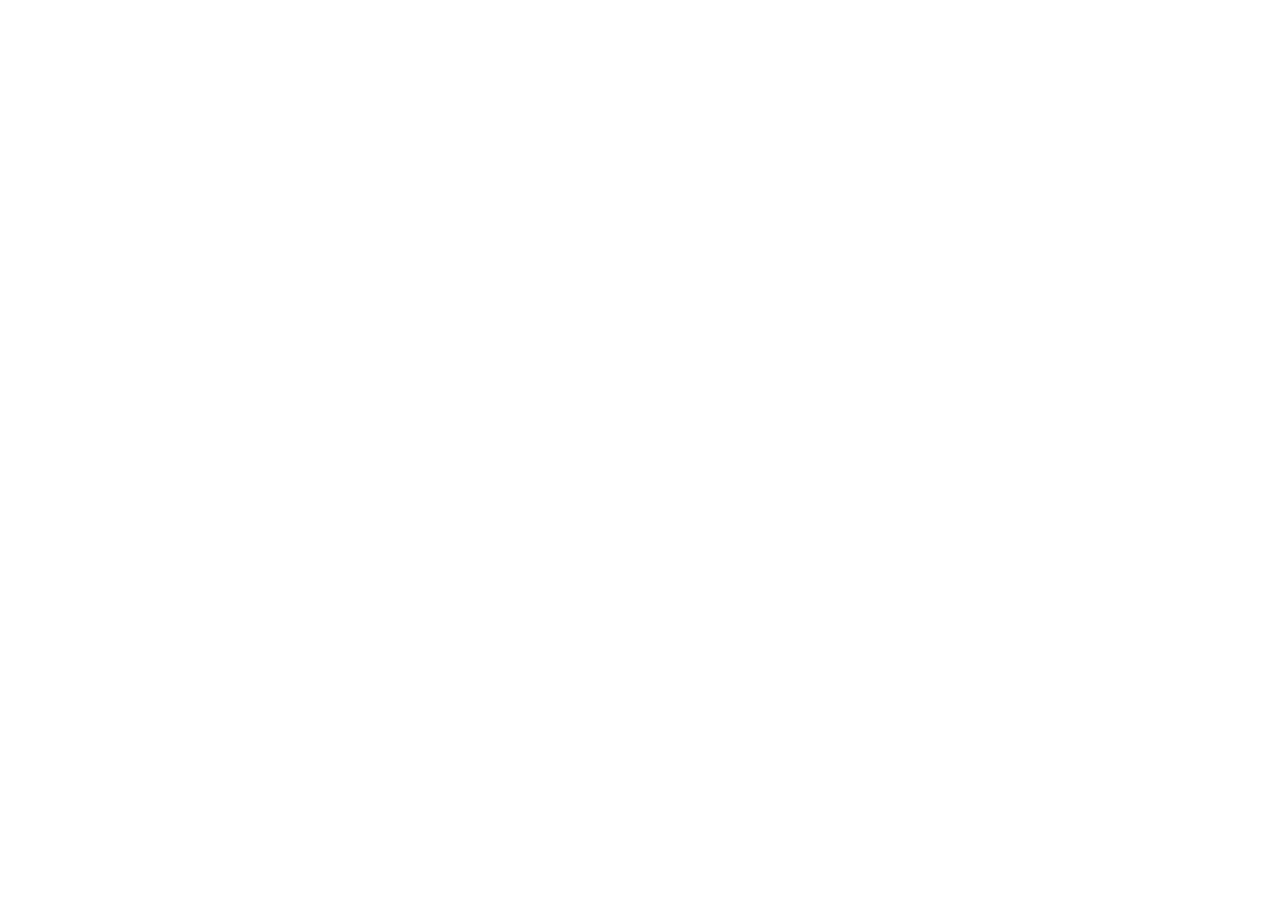
==== commit 432a4ed7: "Archive v1: redirect all pages to saikrishnavaddeboina.vercel.app" ====
--- a/index.html
+++ b/index.html
@@ -1,807 +1,48 @@
 <!DOCTYPE html>
 <html lang="en">
 <head>
-  <meta charset="UTF-8" />
-  <meta name="viewport" content="width=device-width, initial-scale=1.0" />
-  <meta name="description" content="Sai Krishna Vaddeboina — FinTech graduate student at WPI. Portfolio of work in financial analytics, machine learning, blockchain, and business intelligence." />
-  <meta name="author" content="Sai Krishna Vaddeboina" />
-  <meta property="og:title" content="Sai Krishna Vaddeboina — FinTech Portfolio" />
-  <meta property="og:description" content="Financial analytics, ML, and blockchain projects from a WPI MS FinTech graduate." />
-  <meta property="og:type" content="website" />
-  <title>Sai Krishna Vaddeboina — FinTech Portfolio</title>
-  <link rel="preconnect" href="https://fonts.googleapis.com" />
-  <link rel="preconnect" href="https://fonts.gstatic.com" crossorigin />
-  <link href="https://fonts.googleapis.com/css2?family=Inter:wght@300;400;500;600;700;800&family=JetBrains+Mono:wght@400;500&display=swap" rel="stylesheet" />
-  <link rel="stylesheet" href="styles.css" />
-  <link rel="icon" type="image/svg+xml" href="data:image/svg+xml,%3Csvg xmlns='http://www.w3.org/2000/svg' viewBox='0 0 100 100'%3E%3Crect width='100' height='100' rx='20' fill='%236366f1'/%3E%3Ctext x='50' y='68' font-family='Inter,sans-serif' font-size='52' font-weight='700' text-anchor='middle' fill='white'%3ESV%3C/text%3E%3C/svg%3E" />
+  <meta charset="UTF-8">
+  <title>Redirecting to the new portfolio — Sai Krishna Vaddeboina</title>
+  <meta name="robots" content="noindex">
+  <meta http-equiv="refresh" content="0; url=https://saikrishnavaddeboina.vercel.app/">
+  <link rel="canonical" href="https://saikrishnavaddeboina.vercel.app/">
+  <style>
+    * { margin: 0; padding: 0; box-sizing: border-box; }
+    body {
+      font-family: -apple-system, BlinkMacSystemFont, "Segoe UI", system-ui, sans-serif;
+      background: #f7f6f1; color: #252427;
+      min-height: 100vh; display: grid; place-items: center;
+      padding: 24px; text-align: center;
+    }
+    .card {
+      background: white; padding: 48px 40px; border-radius: 24px;
+      border: 1px solid rgba(0,0,0,0.08); max-width: 480px;
+      box-shadow: 0 12px 40px -10px rgba(0,0,0,0.08);
+    }
+    h1 { font-family: Georgia, serif; font-size: 2rem; margin-bottom: 12px; }
+    em { color: #b3471f; font-style: italic; }
+    p { color: #4a4a5a; margin-bottom: 24px; line-height: 1.6; }
+    a {
+      display: inline-flex; align-items: center; gap: 8px;
+      padding: 12px 24px; background: #252427; color: white;
+      text-decoration: none; border-radius: 999px; font-weight: 500;
+    }
+    a:hover { opacity: 0.9; }
+    .tag {
+      display: inline-block; padding: 4px 10px;
+      background: #f0eee8; border-radius: 999px;
+      font-family: ui-monospace, monospace; font-size: 11px;
+      color: #6b6970; margin-bottom: 16px; letter-spacing: 0.05em;
+    }
+  </style>
+  <script>window.location.replace("https://saikrishnavaddeboina.vercel.app/");</script>
 </head>
 <body>
-  <!-- Animated background -->
-  <div class="bg-gradient"></div>
-  <div class="bg-grid"></div>
-
-  <!-- Navigation -->
-  <nav class="nav" id="nav">
-    <div class="nav-inner">
-      <a href="#home" class="nav-logo">
-        <span class="logo-mark">SV</span>
-        <span class="logo-text">Sai Vaddeboina</span>
-      </a>
-      <ul class="nav-links">
-        <li><a href="#about">About</a></li>
-        <li><a href="#skills">Skills</a></li>
-        <li><a href="#now">Now</a></li>
-        <li><a href="#projects">Projects</a></li>
-        <li><a href="#education">Education</a></li>
-        <li><a href="#contact">Contact</a></li>
-      </ul>
-      <div class="nav-actions">
-        <button class="theme-toggle" id="themeToggle" aria-label="Toggle theme">
-          <svg class="icon-sun" width="18" height="18" viewBox="0 0 24 24" fill="none" stroke="currentColor" stroke-width="2"><circle cx="12" cy="12" r="5"/><path d="M12 1v2M12 21v2M4.2 4.2l1.4 1.4M18.4 18.4l1.4 1.4M1 12h2M21 12h2M4.2 19.8l1.4-1.4M18.4 5.6l1.4-1.4"/></svg>
-          <svg class="icon-moon" width="18" height="18" viewBox="0 0 24 24" fill="none" stroke="currentColor" stroke-width="2"><path d="M21 12.79A9 9 0 1 1 11.21 3 7 7 0 0 0 21 12.79z"/></svg>
-        </button>
-        <a href="#contact" class="btn btn-primary btn-sm">Hire Me</a>
-        <button class="nav-toggle" id="navToggle" aria-label="Toggle menu">
-          <span></span><span></span><span></span>
-        </button>
-      </div>
-    </div>
-  </nav>
-
-  <!-- Hero -->
-  <section class="hero" id="home">
-    <div class="container">
-      <div class="hero-grid">
-        <div class="hero-content">
-          <div class="hero-badge fade-in">
-            <span class="status-dot"></span>
-            <span>MS FinTech graduate · Available now for full-time roles</span>
-          </div>
-          <h1 class="hero-title fade-in">
-            <span class="gradient-text">Sai Krishna</span><br />
-            <span>Vaddeboina</span>
-          </h1>
-          <p class="hero-subtitle fade-in">
-            FinTech Graduate Student · Data &amp; Blockchain Builder
-          </p>
-          <p class="hero-description fade-in">
-            I bridge finance and technology — building data products, machine-learning models,
-            and blockchain applications that turn raw information into decisions. Currently pursuing
-            an MS in Financial Technology at <strong>Worcester Polytechnic Institute</strong>.
-          </p>
-          <div class="hero-actions fade-in">
-            <a href="#projects" class="btn btn-primary">
-              View My Work
-              <svg width="16" height="16" viewBox="0 0 24 24" fill="none" stroke="currentColor" stroke-width="2"><path d="M5 12h14M13 5l7 7-7 7"/></svg>
-            </a>
-            <a href="Sai_Krishna_Vaddeboina_Resume.pdf?v=20260512" class="btn btn-ghost" download="Sai_Krishna_Vaddeboina_Resume.pdf">
-              <svg width="16" height="16" viewBox="0 0 24 24" fill="none" stroke="currentColor" stroke-width="2"><path d="M21 15v4a2 2 0 0 1-2 2H5a2 2 0 0 1-2-2v-4M7 10l5 5 5-5M12 15V3"/></svg>
-              Download Resume
-            </a>
-          </div>
-          <div class="hero-stats fade-in">
-            <div class="stat">
-              <div class="stat-num">2.9M<span>+</span></div>
-              <div class="stat-label">Events Analyzed</div>
-            </div>
-            <div class="stat">
-              <div class="stat-num">15,195</div>
-              <div class="stat-label">Fraud Cases Surfaced</div>
-            </div>
-            <div class="stat">
-              <div class="stat-num">3.81<span>/4.0</span></div>
-              <div class="stat-label">GPA · WPI</div>
-            </div>
-            <div class="stat">
-              <div class="stat-num">11+</div>
-              <div class="stat-label">Shipped Projects</div>
-            </div>
-          </div>
-        </div>
-
-        <div class="hero-visual fade-in">
-          <div class="terminal">
-            <div class="terminal-header">
-              <span class="dot red"></span>
-              <span class="dot yellow"></span>
-              <span class="dot green"></span>
-              <span class="terminal-title">~/portfolio — sai.py</span>
-            </div>
-            <pre class="terminal-body"><code><span class="c-key">class</span> <span class="c-cls">SaiKrishna</span>:
-    <span class="c-key">def</span> <span class="c-fn">__init__</span>(self):
-        self.role = <span class="c-str">"FinTech Graduate"</span>
-        self.school = <span class="c-str">"WPI"</span>
-        self.location = <span class="c-str">"Worcester, MA"</span>
-        self.skills = [
-            <span class="c-str">"Python"</span>, <span class="c-str">"SQL"</span>, <span class="c-str">"Tableau"</span>,
-            <span class="c-str">"Power BI"</span>, <span class="c-str">"Blockchain"</span>,
-            <span class="c-str">"Machine Learning"</span>
-        ]
-
-    <span class="c-key">def</span> <span class="c-fn">build</span>(self, idea):
-        <span class="c-key">return</span> data + insight + impact
-
-sai = SaiKrishna()
-<span class="c-cmt"># &gt;&gt;&gt; Ready to ship.</span></code></pre>
-          </div>
-        </div>
-      </div>
-    </div>
-    <a href="#about" class="scroll-indicator">
-      <span>Scroll</span>
-      <div class="scroll-line"></div>
-    </a>
-  </section>
-
-  <!-- About -->
-  <section class="section" id="about">
-    <div class="container">
-      <div class="section-header reveal">
-        <span class="section-tag">01 · About</span>
-        <h2 class="section-title">About me.</h2>
-      </div>
-      <div class="about-grid">
-        <div class="about-text reveal">
-          <p>
-            I'm from Hyderabad, India, where I did my Bachelor's in Commerce with a focus on
-            chartered accountancy. After college, I wanted to combine that finance background with
-            technology, so I came to Worcester Polytechnic Institute for an
-            <strong>MS in Financial Technology</strong> — which I just finished
-            (May 2026, GPA 3.81).
-          </p>
-          <p>
-            My capstone was with industry partners <strong>Masabi × Gemsen</strong>: we used
-            Hidden Markov Models to detect fare evasion on the MBTA commuter rail, and our pipeline
-            found 15,000+ riders that the existing rule-based system completely missed. Working on
-            real production data with an industry sponsor was easily the most interesting part of
-            my program.
-          </p>
-          <p>
-            Most of my projects sit somewhere between <strong>data analytics</strong>,
-            <strong>machine learning</strong>, and <strong>blockchain</strong>. I like problems
-            with actual data behind them and a clear question to answer.
-          </p>
-          <p>
-            I'm now looking for full-time roles in data analytics, FinTech, machine learning,
-            or blockchain. If any of that overlaps with what you're hiring for, please reach out.
-          </p>
-          <div class="about-tags">
-            <span class="tag">Data Analytics</span>
-            <span class="tag">Machine Learning</span>
-            <span class="tag">Blockchain</span>
-            <span class="tag">Financial Modeling</span>
-            <span class="tag">Business Intelligence</span>
-          </div>
-        </div>
-        <div class="about-card reveal">
-          <div class="about-photo">
-            <img src="profile-portrait.jpg" alt="Sai Krishna Vaddeboina" loading="lazy" />
-            <div class="about-photo-caption">
-              <span class="caption-dot"></span>
-              <span>WPI School of Business · 2025</span>
-            </div>
-          </div>
-          <div class="info-row">
-            <span class="info-label">Location</span>
-            <span class="info-value">Worcester, MA</span>
-          </div>
-          <div class="info-row">
-            <span class="info-label">Email</span>
-            <a href="mailto:vsaikrishna017@gmail.com" class="info-value link">vsaikrishna017@gmail.com</a>
-          </div>
-          <div class="info-row">
-            <span class="info-label">Degree</span>
-            <span class="info-value">MS FinTech, WPI</span>
-          </div>
-          <div class="info-row">
-            <span class="info-label">Graduated</span>
-            <span class="info-value">May 2026</span>
-          </div>
-          <div class="info-row">
-            <span class="info-label">GPA</span>
-            <span class="info-value">3.81 / 4.0</span>
-          </div>
-          <div class="info-row">
-            <span class="info-label">Languages</span>
-            <span class="info-value">English, Telugu, Hindi</span>
-          </div>
-        </div>
-      </div>
-    </div>
-  </section>
-
-  <!-- Skills -->
-  <section class="section section-alt" id="skills">
-    <div class="container">
-      <div class="section-header reveal">
-        <span class="section-tag">02 · Skills</span>
-        <h2 class="section-title">My technical stack.</h2>
-        <p class="section-sub">Tools I use to move from data → decision → deployment.</p>
-      </div>
-
-      <div class="skills-grid">
-        <div class="skill-card reveal">
-          <div class="skill-icon">
-            <svg width="28" height="28" viewBox="0 0 24 24" fill="none" stroke="currentColor" stroke-width="2"><polyline points="16 18 22 12 16 6"/><polyline points="8 6 2 12 8 18"/></svg>
-          </div>
-          <h3>Programming</h3>
-          <ul class="skill-list">
-            <li>Python <span>· Pandas, NumPy, scikit-learn, hmmlearn, Matplotlib</span></li>
-            <li>SQL <span>· MySQL, SQLite</span></li>
-            <li>Solidity <span>· Smart Contracts</span></li>
-            <li>JavaScript <span>· Vue.js, Express.js, Node.js</span></li>
-            <li>R <span>· Statistical Analysis</span></li>
-          </ul>
-        </div>
-
-        <div class="skill-card reveal">
-          <div class="skill-icon">
-            <svg width="28" height="28" viewBox="0 0 24 24" fill="none" stroke="currentColor" stroke-width="2"><line x1="18" y1="20" x2="18" y2="10"/><line x1="12" y1="20" x2="12" y2="4"/><line x1="6" y1="20" x2="6" y2="14"/></svg>
-          </div>
-          <h3>Data &amp; Visualization</h3>
-          <ul class="skill-list">
-            <li>Tableau <span>· Dashboards, KPIs</span></li>
-            <li>Power BI <span>· DAX, Modeling</span></li>
-            <li>D3.js <span>· Interactive Web Viz</span></li>
-            <li>Excel <span>· Advanced, Pivot, VBA</span></li>
-            <li>NVivo 12 Plus <span>· Qualitative Analysis</span></li>
-            <li>Conjoint Analysis <span>· Preference Modeling</span></li>
-          </ul>
-        </div>
-
-        <div class="skill-card reveal">
-          <div class="skill-icon">
-            <svg width="28" height="28" viewBox="0 0 24 24" fill="none" stroke="currentColor" stroke-width="2"><path d="M21 16V8a2 2 0 0 0-1-1.73l-7-4a2 2 0 0 0-2 0l-7 4A2 2 0 0 0 3 8v8a2 2 0 0 0 1 1.73l7 4a2 2 0 0 0 2 0l7-4A2 2 0 0 0 21 16z"/><polyline points="3.27 6.96 12 12.01 20.73 6.96"/><line x1="12" y1="22.08" x2="12" y2="12"/></svg>
-          </div>
-          <h3>Blockchain</h3>
-          <ul class="skill-list">
-            <li>Truffle Suite <span>· Smart Contract DevEnv</span></li>
-            <li>OpenZeppelin <span>· Secure Contracts</span></li>
-            <li>Web3.js <span>· dApp Integration</span></li>
-            <li>Chainlink <span>· Oracles</span></li>
-            <li>Ethereum Sepolia <span>· Testnet Deploys</span></li>
-            <li>Hyperledger Fabric <span>· Permissioned</span></li>
-            <li>Mocha / Chai <span>· Contract Testing</span></li>
-          </ul>
-        </div>
-
-        <div class="skill-card reveal">
-          <div class="skill-icon">
-            <svg width="28" height="28" viewBox="0 0 24 24" fill="none" stroke="currentColor" stroke-width="2"><path d="M9 19c-5 1.5-5-2.5-7-3m14 6v-3.87a3.37 3.37 0 0 0-.94-2.61c3.14-.35 6.44-1.54 6.44-7A5.44 5.44 0 0 0 20 4.77 5.07 5.07 0 0 0 19.91 1S18.73.65 16 2.48a13.38 13.38 0 0 0-7 0C6.27.65 5.09 1 5.09 1A5.07 5.07 0 0 0 5 4.77a5.44 5.44 0 0 0-1.5 3.78c0 5.42 3.3 6.61 6.44 7A3.37 3.37 0 0 0 9 18.13V22"/></svg>
-          </div>
-          <h3>Cloud &amp; DevOps</h3>
-          <ul class="skill-list">
-            <li>AWS S3 <span>· Object Storage</span></li>
-            <li>Google Cloud <span>· Vertex AI, AutoML</span></li>
-            <li>Microsoft Azure <span>· Cloud Services</span></li>
-            <li>Docker <span>· Containerization</span></li>
-            <li>Git &amp; GitHub <span>· Version Control, CI/CD</span></li>
-            <li>MongoDB <span>· NoSQL</span></li>
-          </ul>
-        </div>
-
-        <div class="skill-card reveal">
-          <div class="skill-icon">
-            <svg width="28" height="28" viewBox="0 0 24 24" fill="none" stroke="currentColor" stroke-width="2"><circle cx="12" cy="12" r="10"/><path d="M2 12h20M12 2a15.3 15.3 0 0 1 4 10 15.3 15.3 0 0 1-4 10 15.3 15.3 0 0 1-4-10 15.3 15.3 0 0 1 4-10z"/></svg>
-          </div>
-          <h3>Machine Learning &amp; AI</h3>
-          <ul class="skill-list">
-            <li>Hidden Markov Models <span>· Sequence Modeling</span></li>
-            <li>Random Forest · XGBoost <span>· Ensemble Learning</span></li>
-            <li>Logistic Regression · K-Means <span>· Baselines &amp; Clustering</span></li>
-            <li>Google Vertex AI <span>· AutoML Classification</span></li>
-            <li>SHAP <span>· Model Explainability</span></li>
-            <li>UMAP <span>· Dimensionality Reduction</span></li>
-          </ul>
-        </div>
-
-        <div class="skill-card reveal">
-          <div class="skill-icon">
-            <svg width="28" height="28" viewBox="0 0 24 24" fill="none" stroke="currentColor" stroke-width="2"><path d="M12 2L2 7l10 5 10-5-10-5z"/><path d="M2 17l10 5 10-5"/><path d="M2 12l10 5 10-5"/></svg>
-          </div>
-          <h3>FinTech Domain</h3>
-          <ul class="skill-list">
-            <li>Credit Risk · Fraud Detection</li>
-            <li>GENIUS Act · MiCA · Basel III <span>· Regulatory</span></li>
-            <li>CCPA / COPPA · FERPA / HIPAA <span>· Privacy</span></li>
-            <li>Stablecoin Architecture</li>
-            <li>SAP FI-CO · Financial Analytics</li>
-            <li>Bloomberg Terminal · Earnings Analysis</li>
-            <li>Chartered Accountancy <span>· Foundations</span></li>
-          </ul>
-        </div>
-      </div>
-    </div>
-  </section>
-
-  <!-- Currently Working On -->
-  <section class="now-section" id="now">
-    <div class="container">
-      <div class="now-grid">
-        <div class="now-heading reveal">
-          <span class="section-tag">03 · Now</span>
-          <h2>Currently working on.</h2>
-          <p>Where my time is going this quarter — what's shipping, what's brewing.</p>
-          <span class="now-pulse">
-            <span class="status-dot"></span>
-            Last updated · May 2026
-          </span>
-        </div>
-        <ul class="now-list reveal">
-          <li class="now-item">
-            <div class="now-icon">
-              <svg width="20" height="20" viewBox="0 0 24 24" fill="none" stroke="currentColor" stroke-width="2"><circle cx="12" cy="12" r="10"/><path d="M12 6v6l4 2"/></svg>
-            </div>
-            <div class="now-text">
-              <h4>Actively interviewing — open to start immediately</h4>
-              <p>Just finished my MS at WPI (GPA 3.81, May 2026). Looking for full-time roles in data science, ML engineering, FinTech product, and quantitative research. Open to US-based and remote positions.</p>
-              <span class="now-meta">Available now · Reach out at vsaikrishna017@gmail.com</span>
-            </div>
-          </li>
-          <li class="now-item">
-            <div class="now-icon">
-              <svg width="20" height="20" viewBox="0 0 24 24" fill="none" stroke="currentColor" stroke-width="2"><path d="M12 2L2 7l10 5 10-5-10-5z"/><path d="M2 17l10 5 10-5M2 12l10 5 10-5"/></svg>
-            </div>
-            <div class="now-text">
-              <h4>Wrapping up MBTA Capstone handoff</h4>
-              <p>Final deliverables for the Masabi × Gemsen fraud-detection pipeline have shipped — 38-page report, 60-rider validation review sheet, poster, and stakeholder presentation. All artefacts are with the industry partner for live deployment review.</p>
-              <span class="now-meta">WPI BUS 596 · Submitted May 1, 2026</span>
-            </div>
-          </li>
-          <li class="now-item">
-            <div class="now-icon">
-              <svg width="20" height="20" viewBox="0 0 24 24" fill="none" stroke="currentColor" stroke-width="2"><path d="M21 15a2 2 0 0 1-2 2H7l-4 4V5a2 2 0 0 1 2-2h14a2 2 0 0 1 2 2z"/></svg>
-            </div>
-            <div class="now-text">
-              <h4>Studying PU learning &amp; weak supervision</h4>
-              <p>Building on the capstone — reading up on positive-unlabeled learning and Snorkel-style weak supervision so the next iteration of the fraud pipeline can move from unsupervised to semi-supervised once domain labels arrive.</p>
-              <span class="now-meta">Self-directed · Ongoing</span>
-            </div>
-          </li>
-          <li class="now-item">
-            <div class="now-icon">
-              <svg width="20" height="20" viewBox="0 0 24 24" fill="none" stroke="currentColor" stroke-width="2"><polyline points="16 18 22 12 16 6"/><polyline points="8 6 2 12 8 18"/></svg>
-            </div>
-            <div class="now-text">
-              <h4>Building this portfolio in public</h4>
-              <p>Writing case studies for each major project so the work is legible to non-technical hiring managers — not just a list of tools and metrics.</p>
-              <span class="now-meta">Vanilla HTML/CSS/JS · No templates</span>
-            </div>
-          </li>
-        </ul>
-      </div>
-    </div>
-  </section>
-
-  <!-- Projects -->
-  <section class="section" id="projects">
-    <div class="container">
-      <div class="section-header reveal">
-        <span class="section-tag">04 · Selected Work</span>
-        <h2 class="section-title">Projects that ship.</h2>
-        <p class="section-sub">Eleven end-to-end builds spanning industry-sponsored ML research, AutoML, blockchain dApps, regulatory analysis, data visualization, and quantitative finance.</p>
-      </div>
-
-      <div class="projects-grid">
-        <!-- Project 1: Featured — MBTA Capstone -->
-        <article class="project-card featured reveal">
-          <div class="project-meta">
-            <span class="project-num">01 · Featured</span>
-            <span class="project-type">Capstone · Industry-Sponsored ML</span>
-          </div>
-          <h3 class="project-title">Detecting Fare Evasion on MBTA Commuter Rail</h3>
-          <p class="project-tagline">A Hidden Markov Model + Multi-Signal Anomaly Scoring framework — sponsored by Masabi × Gemsen.</p>
-          <p class="project-description">
-            Built a four-layer machine-learning pipeline that surfaces <strong>15,195 fare-evading riders</strong>
-            that the existing rule-based fraud system completely misses — a 20.5% novelty rate that exceeded
-            our industry partner's success threshold. Processed 2.9M activation–scan events across 221K riders
-            on 13 commuter rail lines spanning April 2017–January 2026. Engineered 86 features across 14 logical
-            groups, built a 7-symbol behavioral vocabulary, and trained a 9-state Categorical HMM (selected by BIC
-            from 70 fits across {2,3,4,5,7,9,11} state counts). Combined HMM posteriors with an inspector-presence
-            proxy, gaming-suspicion score, and rule confirmation into a composite anomaly score, then segmented
-            the suspicious population into 6 operationally distinct enforcement archetypes via K-means.
-          </p>
-          <div class="project-stack">
-            <span>Python</span><span>Hidden Markov Models</span><span>hmmlearn</span>
-            <span>scikit-learn</span><span>K-Means</span><span>UMAP</span>
-            <span>Pandas</span><span>NumPy</span><span>AWS S3</span>
-            <span>joblib</span><span>Bayesian Information Criterion</span>
-          </div>
-          <div class="project-highlights">
-            <div class="highlight">
-              <strong>2.9M+</strong>
-              <span>Events Processed</span>
-            </div>
-            <div class="highlight">
-              <strong>20.5%</strong>
-              <span>Novelty Rate vs. Baseline</span>
-            </div>
-            <div class="highlight">
-              <strong>9-State</strong>
-              <span>HMM, BIC-Selected</span>
-            </div>
-            <div class="highlight">
-              <strong>0.97+</strong>
-              <span>Self-Transition (Habitual Evader)</span>
-            </div>
-            <div class="highlight">
-              <strong>K=6</strong>
-              <span>Operational Clusters</span>
-            </div>
-            <div class="highlight">
-              <strong>Masabi × Gemsen</strong>
-              <span>Industry Sponsors</span>
-            </div>
-          </div>
-          <div class="project-links">
-            <a href="mbta-fraud-detection.html" class="project-link-btn">
-              Read Full Case Study
-              <svg width="14" height="14" viewBox="0 0 24 24" fill="none" stroke="currentColor" stroke-width="2"><path d="M5 12h14M13 5l7 7-7 7"/></svg>
-            </a>
-            <span class="project-attribution">Team of 5 · WPI BUS 596 · Sponsored by Masabi × Gemsen</span>
-          </div>
-        </article>
-
-        <!-- Project 2: LoanDesk AI (NEW from v2 resume) -->
-        <article class="project-card reveal">
-          <div class="project-meta">
-            <span class="project-num">02</span>
-            <span class="project-type">AI · AutoML · Credit Risk</span>
-          </div>
-          <h3 class="project-title">LoanDesk AI — Loan Decision Analyzer</h3>
-          <p class="project-description">
-            AI-powered loan pre-qualification tool built and deployed on Google Vertex AI (AutoML
-            Classification). Supports single applications and bulk CSV batch processing with
-            explainable confidence scores. Integrated SHAP-style explainability and bias auditing
-            across income, geography, and age groups for fairness review.
-          </p>
-          <div class="project-stack">
-            <span>Google Vertex AI</span><span>Gemini 2.5 Flash</span><span>Python</span>
-            <span>SHAP</span><span>REST APIs</span>
-          </div>
-          <div class="project-metrics">
-            <div><strong>0.936</strong> ROC AUC</div>
-            <div><strong>0.931</strong> PR AUC</div>
-            <div><strong>0.885</strong> F1 Score</div>
-          </div>
-        </article>
-
-        <!-- Project 3: Cargo Theft Surprise (NEW from v2 resume) -->
-        <article class="project-card reveal">
-          <div class="project-meta">
-            <span class="project-num">03</span>
-            <span class="project-type">Data Visualization · D3.js</span>
-          </div>
-          <h3 class="project-title">U.S. Cargo-Theft Surprise Index</h3>
-          <p class="project-description">
-            Interactive web dashboard exploring 2024 cargo-theft surprise (rate vs. population)
-            across all U.S. states. Built funnel, ranked-bar, scatter, and choropleth views.
-            Reproducible Python pipeline ingests FBI NIBRS and Census 2024 XLSX data and produces
-            both data files and report figures. Published as a multi-page D3.js website with full
-            analytical report.
-          </p>
-          <div class="project-stack">
-            <span>D3.js</span><span>Python</span><span>Pandas</span>
-            <span>HTML/CSS/JS</span><span>FBI NIBRS</span><span>Census 2024</span>
-          </div>
-          <div class="project-metrics">
-            <div><strong>50</strong> States</div>
-            <div><strong>4</strong> Visual Modes</div>
-            <div><strong>Multi-page</strong> Site</div>
-          </div>
-        </article>
-
-        <!-- Project 4: Stablecoin Regulation (NEW from v2 resume) -->
-        <article class="project-card reveal">
-          <div class="project-meta">
-            <span class="project-num">04</span>
-            <span class="project-type">Crypto · Regulation · Blockchain</span>
-          </div>
-          <h3 class="project-title">Stablecoin Regulation &amp; Architecture Analysis</h3>
-          <p class="project-description">
-            Five-essay technical analysis covering the CFTC tokenized-collateral decision, the
-            GENIUS Act, narrow-banking risks, blockchain architecture choices for regulated
-            stablecoins, and AI-RegTech. Argued — with comparative tables — that a private
-            permissioned blockchain best satisfies GENIUS-Act compliance, scalability, and
-            consumer-protection requirements. Ran in-class Hyperledger Fabric exercises on Docker.
-          </p>
-          <div class="project-stack">
-            <span>Hyperledger Fabric</span><span>Docker</span><span>Bloomberg Terminal</span>
-            <span>GENIUS Act</span><span>MiCA</span><span>Basel III</span>
-          </div>
-          <div class="project-metrics">
-            <div><strong>5</strong> Technical Essays</div>
-            <div><strong>3</strong> Regulatory Frameworks</div>
-            <div><strong>Permissioned</strong> Architecture</div>
-          </div>
-        </article>
-
-        <!-- Project 5: Eye-Tracking UX (NEW from v2 resume) -->
-        <article class="project-card reveal">
-          <div class="project-meta">
-            <span class="project-num">05</span>
-            <span class="project-type">UX Research · Eye-Tracking</span>
-          </div>
-          <h3 class="project-title">Argus Eye-Tracking &amp; Mobile-Game Ad Study</h3>
-          <p class="project-description">
-            Authored the data-collection manual and analysis playbook for the Argus eye-tracking
-            system — calibration, AOI definition, fixation/dwell computation, pupil-diameter
-            cognitive-load measurement, blink detection. Designed a between-subjects ad-placement
-            study (n=20) and co-led a within-subjects usability study (n=31) comparing search vs.
-            chatbot retrieval — chatbot rated significantly easier (t(29) = −2.30, p = 0.03).
-          </p>
-          <div class="project-stack">
-            <span>Argus ETVision</span><span>ETAnalysis</span><span>Excel</span>
-            <span>t-Tests</span><span>Likert Scales</span>
-          </div>
-          <div class="project-metrics">
-            <div><strong>n=20</strong> Ad Study</div>
-            <div><strong>n=31</strong> Chatbot Study</div>
-            <div><strong>p = 0.03</strong> Significant</div>
-          </div>
-        </article>
-
-        <!-- Project 6: Blockchain dApp -->
-        <article class="project-card reveal">
-          <div class="project-meta">
-            <span class="project-num">06</span>
-            <span class="project-type">Blockchain · Full-Stack</span>
-          </div>
-          <h3 class="project-title">Blockchain Property Management dApp</h3>
-          <p class="project-description">
-            Full-stack decentralized application for real-estate transactions, deployed on the
-            <strong>Ethereum Sepolia testnet</strong>. Implemented role-based access control
-            (Development Authority / Approvers / Buyers-Sellers), multi-signature transfer approvals,
-            and a Chainlink oracle for ETH/USD price validation. Dockerized frontend, backend, and
-            MongoDB; passed all 8 smart-contract function tests with Truffle + Mocha + Chai.
-          </p>
-          <div class="project-stack">
-            <span>Solidity</span><span>Truffle</span><span>OpenZeppelin</span>
-            <span>Vue.js</span><span>Express.js</span><span>MongoDB</span>
-            <span>Web3.js</span><span>Chainlink</span><span>Docker</span>
-            <span>Mocha/Chai</span><span>Sepolia</span>
-          </div>
-          <div class="project-metrics">
-            <div><strong>8/8</strong> Tests Passed</div>
-            <div><strong>Multi-Sig</strong> Approvals</div>
-            <div><strong>Live</strong> on Sepolia</div>
-          </div>
-          <div class="project-card-link">
-            <a href="blockchain-property.html">Read full case study →</a>
-          </div>
-        </article>
-
-        <!-- Project 7: ML -->
-        <article class="project-card reveal">
-          <div class="project-meta">
-            <span class="project-num">07</span>
-            <span class="project-type">Machine Learning</span>
-          </div>
-          <h3 class="project-title">Predicting Student Depression Risk</h3>
-          <p class="project-description">
-            Random-Forest predictive model on <strong>27,000+ student records</strong> to identify
-            early depression risk — selected as best performer over Logistic Regression and XGBoost
-            with stratified 70/30 split and 5-fold cross-validation. Delivered ethical,
-            FERPA/HIPAA-compliant business recommendations and a tiered intervention framework for
-            higher-education counselors.
-          </p>
-          <div class="project-stack">
-            <span>Python</span><span>scikit-learn</span><span>XGBoost</span>
-            <span>Random Forest</span><span>FERPA/HIPAA</span>
-          </div>
-          <div class="project-metrics">
-            <div><strong>87%</strong> Accuracy</div>
-            <div><strong>0.87</strong> F1 Score</div>
-            <div><strong>0.92</strong> ROC AUC</div>
-          </div>
-          <div class="project-card-link">
-            <a href="depression-risk-ml.html">Read full case study →</a>
-          </div>
-        </article>
-
-        <!-- Project 8: Quant Finance -->
-        <article class="project-card reveal">
-          <div class="project-meta">
-            <span class="project-num">08</span>
-            <span class="project-type">Quantitative Finance</span>
-          </div>
-          <h3 class="project-title">Earnings &amp; Stock Price Movement Analysis</h3>
-          <p class="project-description">
-            Cross-sector study of how earnings surprises correlate with 1-day, 5-day, and 20-day
-            stock-price movements across <strong>five sectors (NVDA, GE, JPM, SPG, PFE)</strong>
-            over a 10-year window. Performed market-adjusted OLS regression, volatility analysis,
-            trading-volume analysis, and Bollinger-band analysis — identified PEAD effects in tech
-            and asymmetric loss-aversion patterns in industrials.
-          </p>
-          <div class="project-stack">
-            <span>Python</span><span>Yahoo Finance API</span><span>OLS Regression</span>
-            <span>Pandas</span><span>Matplotlib</span>
-          </div>
-          <div class="project-metrics">
-            <div><strong>5</strong> Sectors</div>
-            <div><strong>10-Year</strong> Window</div>
-            <div><strong>PEAD</strong> Effects Found</div>
-          </div>
-        </article>
-
-        <!-- Project 9: Data Science -->
-        <article class="project-card reveal">
-          <div class="project-meta">
-            <span class="project-num">09</span>
-            <span class="project-type">Data Science</span>
-          </div>
-          <h3 class="project-title">Amazon Sales — Pricing &amp; Behavior</h3>
-          <p class="project-description">
-            Analyzed <strong>10,000+ Amazon sales records</strong> to uncover pricing trends,
-            customer behavior, and category-level engagement. Applied K-Means clustering, Random
-            Forest classification, linear regression, Apriori association rules, and PCA dimensionality
-            reduction. Built interactive Tableau dashboards covering category performance, discount
-            strategy, and review trends.
-          </p>
-          <div class="project-stack">
-            <span>MySQL</span><span>SQLite</span><span>Python</span><span>Tableau</span>
-            <span>scikit-learn</span><span>Apriori</span><span>PCA</span>
-          </div>
-          <div class="project-metrics">
-            <div><strong>87%</strong> RF Accuracy</div>
-            <div><strong>0.72</strong> R²</div>
-            <div><strong>10K+</strong> Records</div>
-          </div>
-        </article>
-
-        <!-- Project 10: BI -->
-        <article class="project-card reveal">
-          <div class="project-meta">
-            <span class="project-num">10</span>
-            <span class="project-type">Business Intelligence</span>
-          </div>
-          <h3 class="project-title">Myntra USA Market Expansion</h3>
-          <p class="project-description">
-            BI analysis on Myntra's US-market entry strategy. Segmented Gen-Z and Millennial customers,
-            modeled CCPA/COPPA compliance, and produced a Kotter-style change-management plan.
-            Built two interactive Tableau dashboards (Sales Management + Product Performance) and
-            ran a conjoint analysis identifying premium pricing, casual styles, and local brands as
-            the highest-utility product attributes for the target segment.
-          </p>
-          <div class="project-stack">
-            <span>Tableau</span><span>Power BI</span><span>Azure</span><span>SQL</span>
-            <span>Conjoint Analysis</span><span>CCPA/COPPA</span>
-          </div>
-          <div class="project-metrics">
-            <div><strong>2</strong> Dashboards</div>
-            <div><strong>Gen-Z + Mill.</strong> Segments</div>
-            <div><strong>Kotter</strong> Framework</div>
-          </div>
-        </article>
-
-        <!-- Project 11: Research -->
-        <article class="project-card reveal">
-          <div class="project-meta">
-            <span class="project-num">11</span>
-            <span class="project-type">Mixed-Methods Research</span>
-          </div>
-          <h3 class="project-title">Student Class Participation Personas</h3>
-          <p class="project-description">
-            Mixed-methods research on classroom engagement at WPI. Conducted
-            <strong>7 student + 3 professor in-depth interviews</strong>, transcribed via Otter.AI,
-            applied open + axial coding in NVivo to develop participation personas. Synthesized
-            findings into recommendations for in-person, synchronous-online, and asynchronous-online
-            engagement. Delivered a final infographic and short documentary video.
-          </p>
-          <div class="project-stack">
-            <span>Qualtrics</span><span>Otter.AI</span><span>NVivo 12 Plus</span><span>Excel</span>
-          </div>
-          <div class="project-metrics">
-            <div><strong>10</strong> Interviews</div>
-            <div><strong>3</strong> Modalities</div>
-            <div><strong>Documentary</strong> Output</div>
-          </div>
-        </article>
-      </div>
-    </div>
-  </section>
-
-  <!-- Education & Certifications -->
-  <section class="section section-alt" id="education">
-    <div class="container">
-      <div class="section-header reveal">
-        <span class="section-tag">05 · Education &amp; Certifications</span>
-        <h2 class="section-title">The path so far.</h2>
-      </div>
-
-      <div class="timeline">
-        <div class="timeline-item reveal">
-          <div class="timeline-dot"></div>
-          <div class="timeline-content">
-            <div class="timeline-date">Aug 2024 — May 2026</div>
-            <h3>Master of Science, Financial Technology</h3>
-            <p class="timeline-org">Worcester Polytechnic Institute · Worcester, MA</p>
-            <p class="timeline-detail">GPA 3.81 / 4.0 · Coursework: AI &amp; Its Business Applications, Financial Analytics, Cryptocurrencies &amp; Financial Markets, Business Application of Blockchain Tech, Business Applications in Machine Learning, Business Intelligence, Data Management for Analytics, Data Visualization, Marketing Research, MS Capstone Project</p>
-          </div>
-        </div>
-
-        <div class="timeline-item reveal">
-          <div class="timeline-dot"></div>
-          <div class="timeline-content">
-            <div class="timeline-date">Dec 2020 — May 2024</div>
-            <h3>Bachelor of Commerce, Chartered Accountancy</h3>
-            <p class="timeline-org">Noble Degree &amp; PG College · Hyderabad, India</p>
-            <p class="timeline-detail">CGPA 8.0 / 10.0 · Foundations in financial reporting, audit, taxation, and corporate accounting.</p>
-          </div>
-        </div>
-      </div>
-
-      <div class="cert-section reveal">
-        <h3 class="cert-title">Certifications</h3>
-        <div class="cert-grid">
-          <div class="cert-card">
-            <div class="cert-icon">📊</div>
-            <h4>Data Analytics &amp; Visualization</h4>
-            <p>Accenture Job Simulation</p>
-          </div>
-          <div class="cert-card">
-            <div class="cert-icon">💼</div>
-            <h4>SAP Finance &amp; Controlling (FI-CO)</h4>
-            <p>Power User Course Certificate</p>
-          </div>
-          <div class="cert-card">
-            <div class="cert-icon">📈</div>
-            <h4>Microsoft Office Intermediate</h4>
-            <p>Word, Excel, PowerPoint</p>
-          </div>
-          <div class="cert-card">
-            <div class="cert-icon">🎓</div>
-            <h4>International Conference of CA Students</h4>
-            <p>ICAI, Hyderabad — Dec 2022</p>
-          </div>
-        </div>
-      </div>
-    </div>
-  </section>
-
-  <!-- Contact -->
-  <section class="section" id="contact">
-    <div class="container">
-      <div class="contact-card reveal">
-        <span class="section-tag">06 · Get In Touch</span>
-        <h2 class="contact-title">Let's build something meaningful.</h2>
-        <p class="contact-sub">
-          I'm actively looking for full-time roles in <strong>data analytics, FinTech engineering,
-          blockchain development, and quantitative research</strong>. Whether you have a role,
-          a project, or just want to chat about markets and code — my inbox is open.
-        </p>
-        <div class="contact-actions">
-          <a href="mailto:vsaikrishna017@gmail.com" class="btn btn-primary btn-lg">
-            <svg width="18" height="18" viewBox="0 0 24 24" fill="none" stroke="currentColor" stroke-width="2"><path d="M4 4h16c1.1 0 2 .9 2 2v12c0 1.1-.9 2-2 2H4c-1.1 0-2-.9-2-2V6c0-1.1.9-2 2-2z"/><polyline points="22,6 12,13 2,6"/></svg>
-            Email Me
-          </a>
-          <a href="https://www.linkedin.com/in/saikrishnavaddeboina/" target="_blank" rel="noopener" class="btn btn-ghost btn-lg">
-            <svg width="18" height="18" viewBox="0 0 24 24" fill="currentColor"><path d="M20.5 2h-17A1.5 1.5 0 002 3.5v17A1.5 1.5 0 003.5 22h17a1.5 1.5 0 001.5-1.5v-17A1.5 1.5 0 0020.5 2zM8 19H5v-9h3zM6.5 8.25A1.75 1.75 0 118.3 6.5a1.78 1.78 0 01-1.8 1.75zM19 19h-3v-4.74c0-1.42-.6-1.93-1.38-1.93A1.74 1.74 0 0013 14.19a.66.66 0 000 .14V19h-3v-9h2.9v1.3a3.11 3.11 0 012.7-1.4c1.55 0 3.36.86 3.36 3.66z"/></svg>
-            Connect on LinkedIn
-          </a>
-        </div>
-        <div class="contact-socials">
-          <a href="mailto:vsaikrishna017@gmail.com" class="social-link" aria-label="Email">
-            <svg width="20" height="20" viewBox="0 0 24 24" fill="none" stroke="currentColor" stroke-width="2"><path d="M4 4h16c1.1 0 2 .9 2 2v12c0 1.1-.9 2-2 2H4c-1.1 0-2-.9-2-2V6c0-1.1.9-2 2-2z"/><polyline points="22,6 12,13 2,6"/></svg>
-          </a>
-          <a href="https://www.linkedin.com/in/saikrishnavaddeboina/" target="_blank" rel="noopener" class="social-link" aria-label="LinkedIn">
-            <svg width="20" height="20" viewBox="0 0 24 24" fill="currentColor"><path d="M20.5 2h-17A1.5 1.5 0 002 3.5v17A1.5 1.5 0 003.5 22h17a1.5 1.5 0 001.5-1.5v-17A1.5 1.5 0 0020.5 2zM8 19H5v-9h3zM6.5 8.25A1.75 1.75 0 118.3 6.5a1.78 1.78 0 01-1.8 1.75zM19 19h-3v-4.74c0-1.42-.6-1.93-1.38-1.93A1.74 1.74 0 0013 14.19a.66.66 0 000 .14V19h-3v-9h2.9v1.3a3.11 3.11 0 012.7-1.4c1.55 0 3.36.86 3.36 3.66z"/></svg>
-          </a>
-          <a href="https://github.com/SaiKrishnaVaddeboina" target="_blank" rel="noopener" class="social-link" aria-label="GitHub">
-            <svg width="20" height="20" viewBox="0 0 24 24" fill="currentColor"><path d="M12 .5C5.65.5.5 5.65.5 12c0 5.08 3.29 9.39 7.86 10.91.58.11.79-.25.79-.56v-2c-3.2.7-3.87-1.37-3.87-1.37-.52-1.32-1.27-1.67-1.27-1.67-1.04-.71.08-.69.08-.69 1.15.08 1.76 1.18 1.76 1.18 1.02 1.75 2.69 1.24 3.34.95.1-.74.4-1.24.72-1.53-2.55-.29-5.24-1.28-5.24-5.7 0-1.26.45-2.29 1.18-3.1-.12-.29-.51-1.46.11-3.04 0 0 .97-.31 3.18 1.18a11 11 0 015.79 0c2.21-1.49 3.18-1.18 3.18-1.18.62 1.58.23 2.75.11 3.04.74.81 1.18 1.84 1.18 3.1 0 4.43-2.7 5.41-5.27 5.69.41.36.78 1.06.78 2.13v3.16c0 .31.21.68.8.56C20.21 21.39 23.5 17.08 23.5 12 23.5 5.65 18.35.5 12 .5z"/></svg>
-          </a>
-        </div>
-      </div>
-    </div>
-  </section>
-
-  <footer class="footer">
-    <div class="container footer-inner">
-      <p>© <span id="year"></span> Sai Krishna Vaddeboina. Built with care in Worcester, MA.</p>
-      <p class="footer-meta">Designed &amp; coded from scratch — no templates.</p>
-    </div>
-  </footer>
-
-  <script src="script.js"></script>
+  <div class="card">
+    <span class="tag">PORTFOLIO MOVED</span>
+    <h1>Welcome — <em>this site has moved</em>.</h1>
+    <p>The new portfolio lives at a cleaner URL. Redirecting you now…</p>
+    <a href="https://saikrishnavaddeboina.vercel.app/">Go to new portfolio →</a>
+  </div>
 </body>
 </html>
